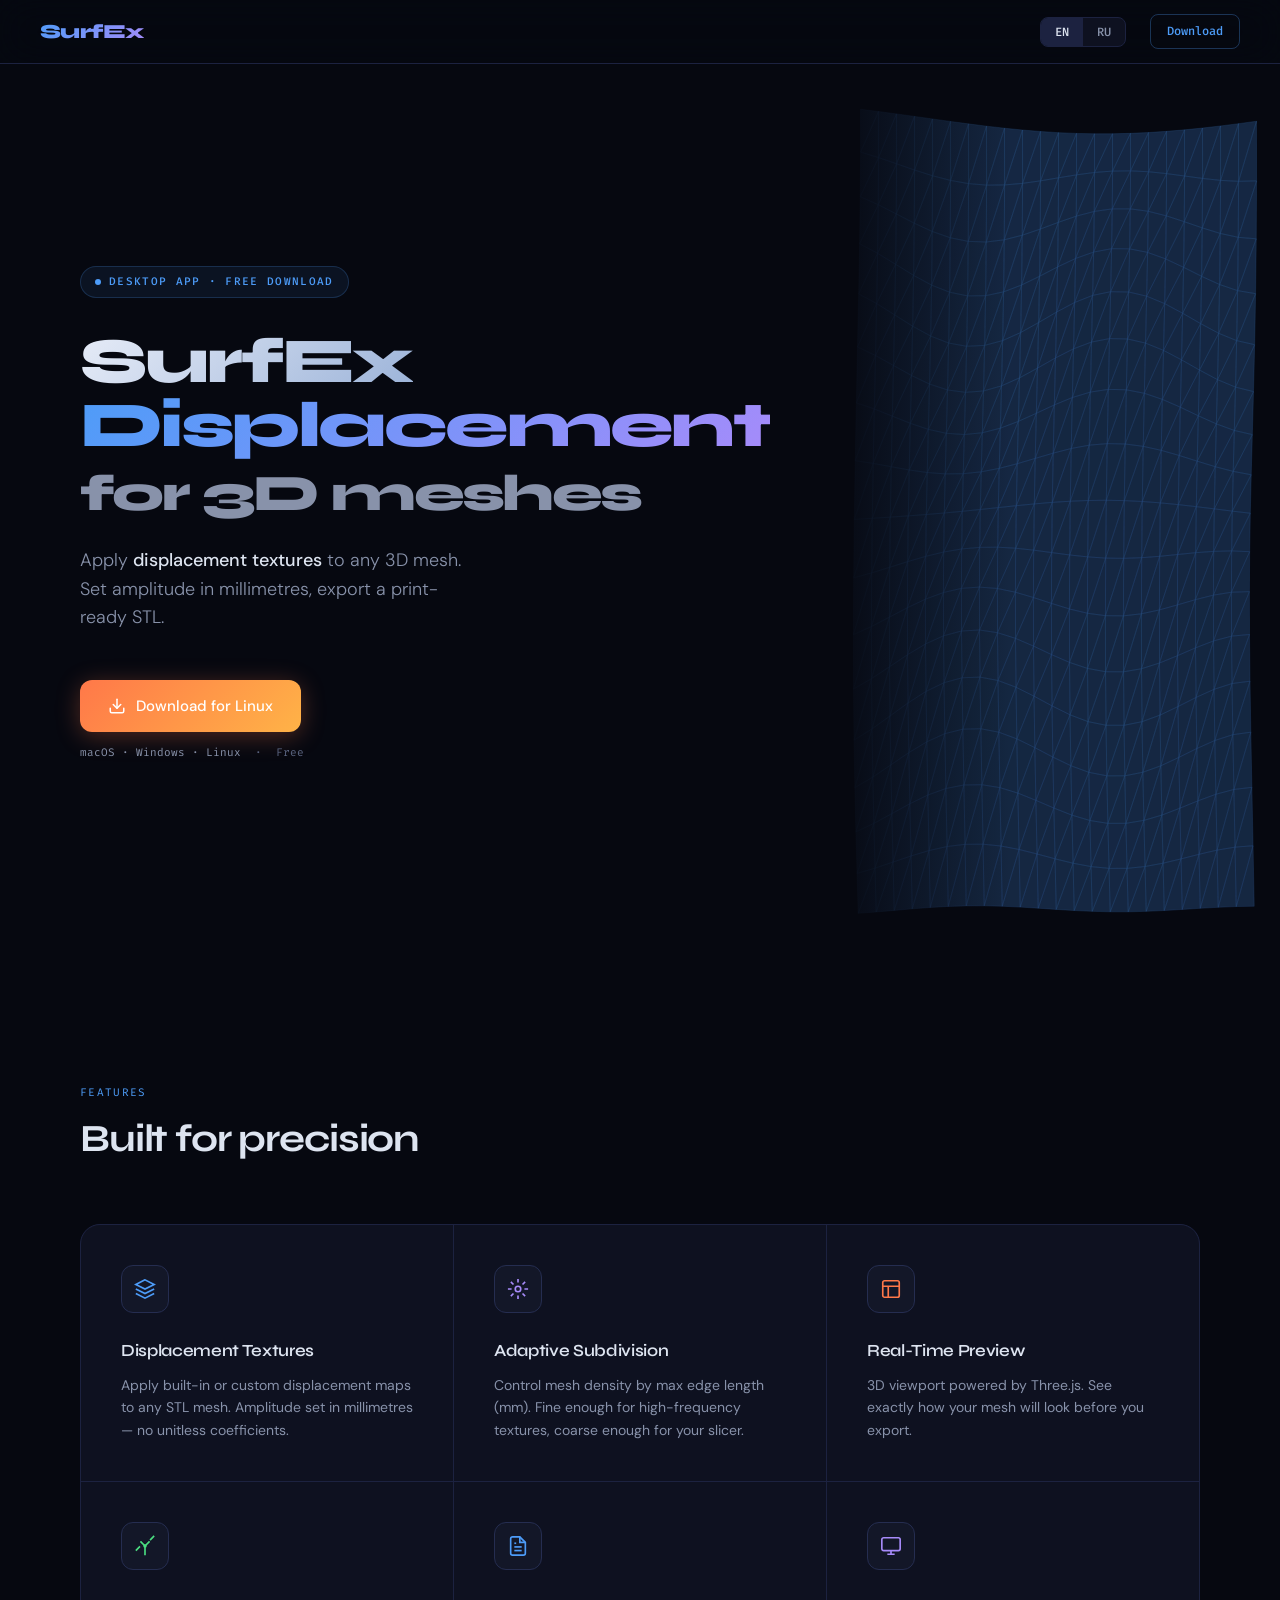
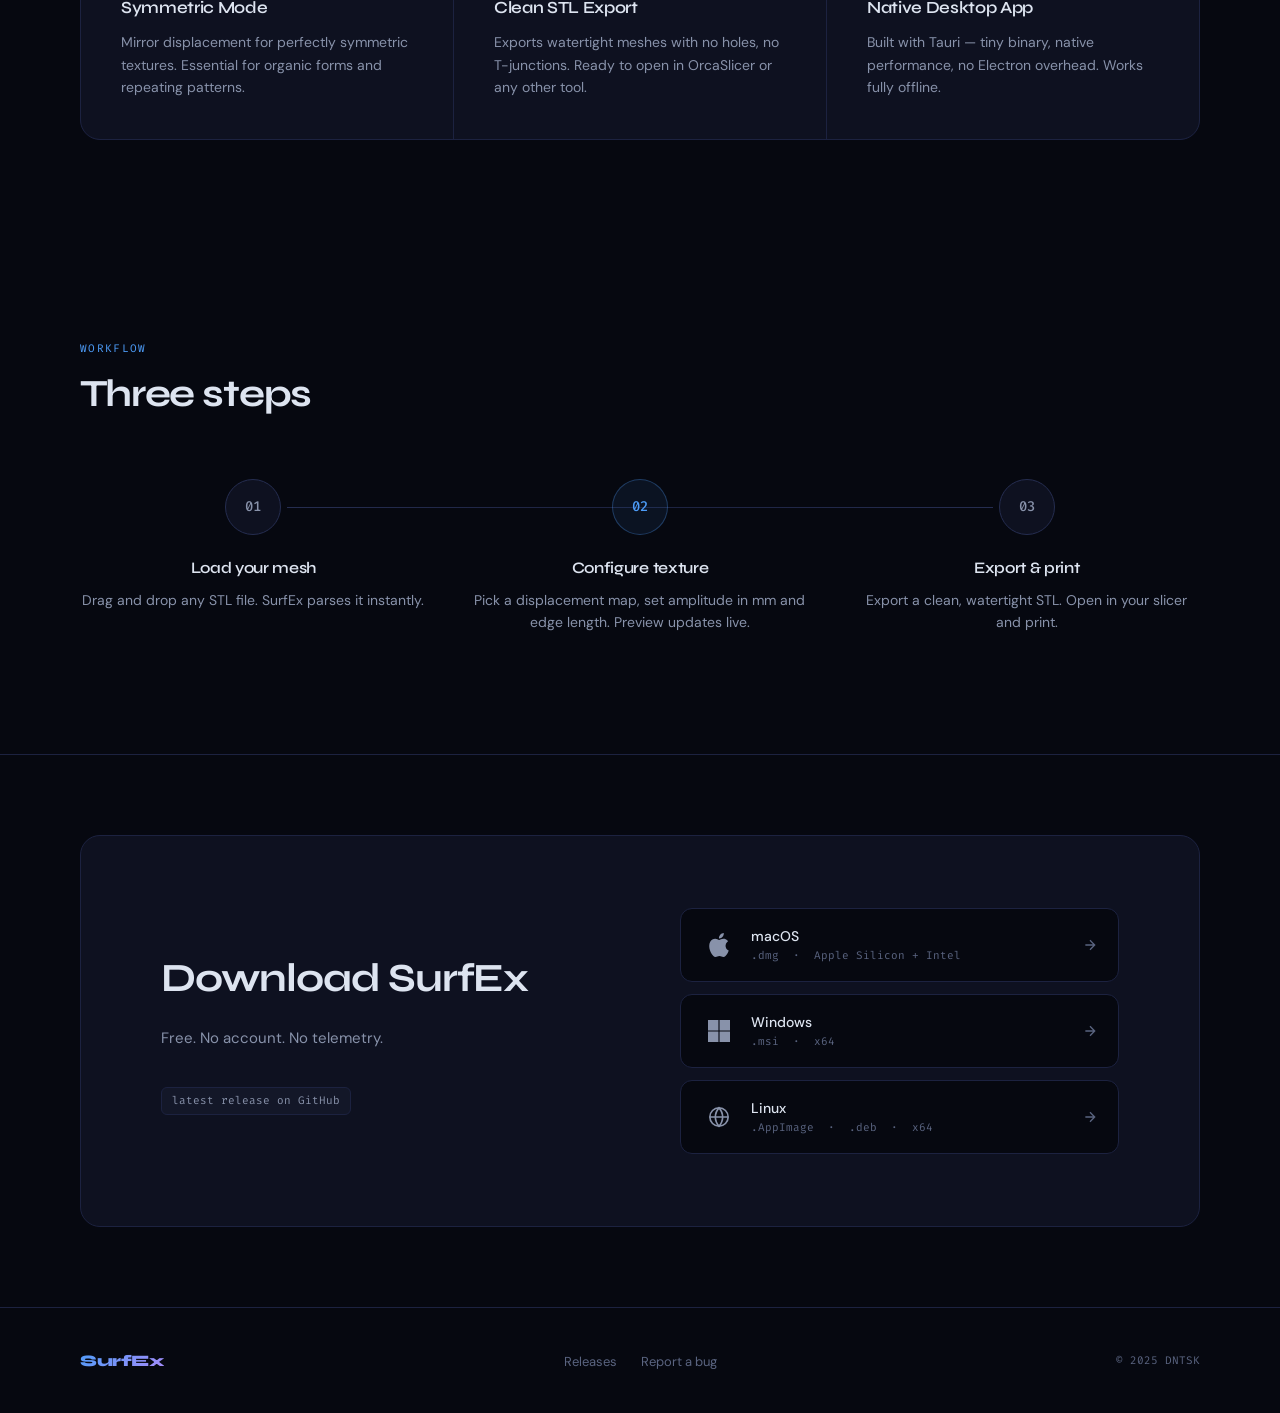
==== index.html @ 29f9d7c0 "Update site" ====
<!DOCTYPE html>
<html lang="en">
<head>
  <meta charset="UTF-8" />
  <meta name="viewport" content="width=device-width, initial-scale=1.0" />
  <title>SurfEx — Displacement Texture Tool</title>
  <meta name="description" content="Desktop app for applying displacement textures to 3D meshes." />
  <link rel="preconnect" href="https://fonts.googleapis.com" />
  <link rel="preconnect" href="https://fonts.gstatic.com" crossorigin />
  <link href="https://fonts.googleapis.com/css2?family=Syne:wght@400;600;700;800&family=Fira+Code:wght@300;400;500&family=DM+Sans:ital,opsz,wght@0,9..40,300;0,9..40,400;0,9..40,500;1,9..40,300&display=swap" rel="stylesheet" />
  <style>
    *, *::before, *::after { box-sizing: border-box; margin: 0; padding: 0; }

    :root {
      --bg:         #060810;
      --surface:    #0e1120;
      --surface2:   #131728;
      --border:     #1c2240;
      --border2:    #252d50;
      --accent:     #4d9cf8;
      --accent2:    #a78bfa;
      --warm:       #ff7849;
      --warm2:      #ffb347;
      --text:       #dde4f0;
      --muted:      #5a6480;
      --muted2:     #8892aa;
      --radius:     12px;
      --radius-lg:  20px;
    }

    html { scroll-behavior: smooth; }

    body {
      background: var(--bg);
      color: var(--text);
      font-family: 'DM Sans', sans-serif;
      font-size: 16px;
      line-height: 1.6;
      overflow-x: hidden;
    }

    /* ─── NAV ─── */
    nav {
      position: fixed;
      top: 0; left: 0; right: 0;
      z-index: 100;
      display: flex;
      align-items: center;
      justify-content: space-between;
      padding: 0 40px;
      height: 64px;
      background: rgba(6, 8, 16, 0.75);
      backdrop-filter: blur(20px);
      border-bottom: 1px solid var(--border);
    }

    .nav-logo {
      font-family: 'Syne', sans-serif;
      font-weight: 800;
      font-size: 20px;
      letter-spacing: -0.03em;
      background: linear-gradient(135deg, var(--accent), var(--accent2));
      -webkit-background-clip: text;
      -webkit-text-fill-color: transparent;
      background-clip: text;
      text-decoration: none;
    }

    .nav-right { display: flex; align-items: center; gap: 24px; }

    .lang-toggle {
      display: flex;
      background: var(--surface);
      border: 1px solid var(--border);
      border-radius: 8px;
      overflow: hidden;
    }

    .lang-btn {
      background: none;
      border: none;
      color: var(--muted2);
      font-family: 'Fira Code', monospace;
      font-size: 12px;
      font-weight: 500;
      padding: 6px 14px;
      cursor: pointer;
      transition: all 0.2s;
    }

    .lang-btn.active {
      background: var(--border);
      color: var(--text);
    }

    .nav-dl {
      font-family: 'Fira Code', monospace;
      font-size: 12px;
      font-weight: 500;
      color: var(--accent);
      text-decoration: none;
      padding: 7px 16px;
      border: 1px solid rgba(77, 156, 248, 0.3);
      border-radius: 8px;
      transition: all 0.2s;
    }

    .nav-dl:hover {
      background: rgba(77, 156, 248, 0.08);
      border-color: rgba(77, 156, 248, 0.6);
    }

    /* ─── HERO ─── */
    #hero {
      min-height: 100vh;
      display: grid;
      grid-template-columns: 1fr 1fr;
      align-items: center;
      padding-top: 64px;
      position: relative;
      overflow: hidden;
    }

    .hero-left {
      padding: 80px 60px 80px 80px;
      position: relative;
      z-index: 2;
    }

    .hero-label {
      display: inline-flex;
      align-items: center;
      gap: 8px;
      font-family: 'Fira Code', monospace;
      font-size: 11px;
      font-weight: 500;
      color: var(--accent);
      letter-spacing: 0.12em;
      text-transform: uppercase;
      padding: 6px 14px;
      background: rgba(77, 156, 248, 0.08);
      border: 1px solid rgba(77, 156, 248, 0.2);
      border-radius: 100px;
      margin-bottom: 32px;
    }

    .hero-label::before {
      content: '';
      width: 6px;
      height: 6px;
      border-radius: 50%;
      background: var(--accent);
      animation: pulse 2s ease-in-out infinite;
    }

    @keyframes pulse {
      0%, 100% { opacity: 1; transform: scale(1); }
      50% { opacity: 0.4; transform: scale(0.7); }
    }

    h1 {
      font-family: 'Syne', sans-serif;
      font-weight: 800;
      font-size: clamp(48px, 5vw, 72px);
      line-height: 1.0;
      letter-spacing: -0.04em;
      margin-bottom: 8px;
    }

    .h1-surfex {
      background: linear-gradient(135deg, #e8edf8 0%, #9ab2d8 100%);
      -webkit-background-clip: text;
      -webkit-text-fill-color: transparent;
      background-clip: text;
    }

    .h1-accent {
      background: linear-gradient(135deg, var(--accent) 0%, var(--accent2) 100%);
      -webkit-background-clip: text;
      -webkit-text-fill-color: transparent;
      background-clip: text;
    }

    .hero-tagline {
      font-size: 18px;
      font-weight: 300;
      color: var(--muted2);
      line-height: 1.6;
      margin: 24px 0 48px;
      max-width: 400px;
    }

    .hero-tagline strong {
      color: var(--text);
      font-weight: 500;
    }

    .cta-group {
      display: flex;
      flex-direction: column;
      gap: 12px;
      align-items: flex-start;
    }

    .btn-primary {
      display: inline-flex;
      align-items: center;
      gap: 10px;
      background: linear-gradient(135deg, var(--warm), var(--warm2));
      color: #fff;
      font-family: 'DM Sans', sans-serif;
      font-size: 15px;
      font-weight: 500;
      text-decoration: none;
      padding: 14px 28px;
      border-radius: var(--radius);
      transition: all 0.25s;
      box-shadow: 0 4px 24px rgba(255, 120, 73, 0.3);
      border: none;
      cursor: pointer;
    }

    .btn-primary:hover {
      transform: translateY(-2px);
      box-shadow: 0 8px 32px rgba(255, 120, 73, 0.45);
    }

    .btn-primary svg { flex-shrink: 0; }

    .cta-note {
      font-family: 'Fira Code', monospace;
      font-size: 11px;
      color: var(--muted);
    }

    .cta-note span {
      color: var(--muted2);
    }

    .hero-right {
      position: relative;
      height: 100vh;
      display: flex;
      align-items: center;
      justify-content: center;
    }

    #mesh-canvas {
      position: absolute;
      inset: 0;
      width: 100%;
      height: 100%;
      opacity: 0.9;
    }

    /* Fade edge on left */
    .hero-right::before {
      content: '';
      position: absolute;
      left: 0; top: 0; bottom: 0;
      width: 180px;
      background: linear-gradient(to right, var(--bg), transparent);
      z-index: 1;
      pointer-events: none;
    }

    /* ─── FEATURES ─── */
    #features {
      padding: 120px 80px;
      position: relative;
    }

    .section-header {
      margin-bottom: 64px;
    }

    .section-tag {
      font-family: 'Fira Code', monospace;
      font-size: 11px;
      color: var(--accent);
      letter-spacing: 0.12em;
      text-transform: uppercase;
      margin-bottom: 16px;
    }

    .section-title {
      font-family: 'Syne', sans-serif;
      font-weight: 700;
      font-size: clamp(32px, 3vw, 48px);
      letter-spacing: -0.03em;
      color: var(--text);
      line-height: 1.1;
    }

    .features-grid {
      display: grid;
      grid-template-columns: repeat(3, 1fr);
      gap: 1px;
      background: var(--border);
      border: 1px solid var(--border);
      border-radius: var(--radius-lg);
      overflow: hidden;
    }

    .feature-card {
      background: var(--surface);
      padding: 40px;
      transition: background 0.25s;
      position: relative;
    }

    .feature-card:hover { background: var(--surface2); }

    .feature-icon {
      width: 48px;
      height: 48px;
      border-radius: 12px;
      background: var(--surface2);
      border: 1px solid var(--border2);
      display: flex;
      align-items: center;
      justify-content: center;
      margin-bottom: 24px;
      color: var(--accent);
    }

    .feature-card:nth-child(4n+1) .feature-icon { color: var(--accent); }
    .feature-card:nth-child(4n+2) .feature-icon { color: var(--accent2); }
    .feature-card:nth-child(4n+3) .feature-icon { color: var(--warm); }
    .feature-card:nth-child(4n+4) .feature-icon { color: #4ade80; }

    .feature-title {
      font-family: 'Syne', sans-serif;
      font-weight: 600;
      font-size: 17px;
      letter-spacing: -0.02em;
      margin-bottom: 10px;
      color: var(--text);
    }

    .feature-desc {
      font-size: 14px;
      color: var(--muted2);
      line-height: 1.6;
    }

    /* ─── HOW IT WORKS ─── */
    #howto {
      padding: 80px 80px 120px;
    }

    .steps {
      display: grid;
      grid-template-columns: repeat(3, 1fr);
      gap: 40px;
      margin-top: 64px;
      position: relative;
    }

    .steps::before {
      content: '';
      position: absolute;
      top: 28px;
      left: calc(16.66% + 20px);
      right: calc(16.66% + 20px);
      height: 1px;
      background: linear-gradient(to right, var(--border2), var(--border), var(--border2));
    }

    .step {
      display: flex;
      flex-direction: column;
      align-items: center;
      text-align: center;
      gap: 20px;
    }

    .step-num {
      width: 56px;
      height: 56px;
      border-radius: 50%;
      background: var(--surface);
      border: 1px solid var(--border2);
      display: flex;
      align-items: center;
      justify-content: center;
      font-family: 'Fira Code', monospace;
      font-size: 14px;
      font-weight: 500;
      color: var(--muted2);
      flex-shrink: 0;
      position: relative;
      z-index: 1;
    }

    .step:nth-child(2) .step-num {
      background: rgba(77, 156, 248, 0.08);
      border-color: rgba(77, 156, 248, 0.3);
      color: var(--accent);
    }

    .step-text { }

    .step-title {
      font-family: 'Syne', sans-serif;
      font-weight: 600;
      font-size: 16px;
      letter-spacing: -0.02em;
      color: var(--text);
      margin-bottom: 8px;
    }

    .step-desc {
      font-size: 14px;
      color: var(--muted2);
      line-height: 1.6;
    }

    /* ─── DOWNLOAD ─── */
    #download {
      padding: 80px;
      border-top: 1px solid var(--border);
    }

    .download-inner {
      background: var(--surface);
      border: 1px solid var(--border);
      border-radius: var(--radius-lg);
      padding: 72px 80px;
      display: grid;
      grid-template-columns: 1fr 1fr;
      gap: 80px;
      align-items: center;
    }

    .download-left h2 {
      font-family: 'Syne', sans-serif;
      font-weight: 700;
      font-size: 40px;
      letter-spacing: -0.03em;
      margin-bottom: 16px;
    }

    .download-left p {
      color: var(--muted2);
      font-size: 15px;
      margin-bottom: 36px;
    }

    .version-badge {
      display: inline-block;
      font-family: 'Fira Code', monospace;
      font-size: 11px;
      color: var(--muted2);
      background: var(--surface2);
      border: 1px solid var(--border);
      border-radius: 6px;
      padding: 4px 10px;
    }

    .platforms {
      display: flex;
      flex-direction: column;
      gap: 12px;
    }

    .platform-row {
      display: flex;
      align-items: center;
      justify-content: space-between;
      padding: 16px 20px;
      background: var(--bg);
      border: 1px solid var(--border);
      border-radius: var(--radius);
      text-decoration: none;
      color: var(--text);
      transition: all 0.2s;
    }

    .platform-row:hover {
      border-color: var(--border2);
      background: var(--surface2);
      transform: translateX(4px);
    }

    .platform-left {
      display: flex;
      align-items: center;
      gap: 14px;
    }

    .platform-icon {
      width: 36px;
      height: 36px;
      display: flex;
      align-items: center;
      justify-content: center;
      color: var(--muted2);
    }

    .platform-name {
      font-size: 14px;
      font-weight: 500;
    }

    .platform-ext {
      font-family: 'Fira Code', monospace;
      font-size: 11px;
      color: var(--muted);
    }

    .platform-arrow { color: var(--muted); transition: color 0.2s; }
    .platform-row:hover .platform-arrow { color: var(--accent); }

    /* ─── FOOTER ─── */
    footer {
      padding: 40px 80px;
      border-top: 1px solid var(--border);
      display: flex;
      align-items: center;
      justify-content: space-between;
    }

    .footer-logo {
      font-family: 'Syne', sans-serif;
      font-weight: 800;
      font-size: 16px;
      letter-spacing: -0.03em;
      background: linear-gradient(135deg, var(--accent), var(--accent2));
      -webkit-background-clip: text;
      -webkit-text-fill-color: transparent;
      background-clip: text;
    }

    .footer-links {
      display: flex;
      gap: 24px;
      list-style: none;
    }

    .footer-links a {
      font-size: 13px;
      color: var(--muted);
      text-decoration: none;
      transition: color 0.2s;
    }

    .footer-links a:hover { color: var(--text); }

    .footer-copy {
      font-family: 'Fira Code', monospace;
      font-size: 11px;
      color: var(--muted);
    }

    /* ─── RESPONSIVE ─── */
    @media (max-width: 900px) {
      #hero { grid-template-columns: 1fr; min-height: auto; }
      .hero-left { padding: 100px 32px 60px; }
      .hero-right { height: 300px; }
      .features-grid { grid-template-columns: 1fr; }
      #features, #howto, #download { padding-left: 32px; padding-right: 32px; }
      .steps { grid-template-columns: 1fr; }
      .steps::before { display: none; }
      .download-inner { grid-template-columns: 1fr; gap: 48px; padding: 48px 32px; }
      footer { flex-direction: column; gap: 24px; text-align: center; }
    }

    /* ─── SCROLL REVEAL ─── */
    .reveal {
      opacity: 0;
      transform: translateY(24px);
      transition: opacity 0.6s ease, transform 0.6s ease;
    }

    .reveal.visible {
      opacity: 1;
      transform: none;
    }

    .reveal-delay-1 { transition-delay: 0.1s; }
    .reveal-delay-2 { transition-delay: 0.2s; }
    .reveal-delay-3 { transition-delay: 0.3s; }
    .reveal-delay-4 { transition-delay: 0.4s; }
    .reveal-delay-5 { transition-delay: 0.5s; }
  </style>
</head>
<body>

<!-- NAV -->
<nav>
  <a href="#" class="nav-logo">SurfEx</a>
  <div class="nav-right">
    <div class="lang-toggle">
      <button class="lang-btn active" data-lang="en" onclick="setLang('en')">EN</button>
      <button class="lang-btn" data-lang="ru" onclick="setLang('ru')">RU</button>
    </div>
    <a href="https://github.com/DNTSK/surfex-releases/releases/latest" class="nav-dl" data-i18n="nav_download">Download</a>
  </div>
</nav>

<!-- HERO -->
<section id="hero">
  <div class="hero-left">
    <div class="hero-label" data-i18n="hero_label">Desktop App · Free Download</div>
    <h1>
      <span class="h1-surfex">SurfEx</span><br>
      <span class="h1-accent" data-i18n="hero_h1_line2">Displacement</span><br>
      <span style="color: var(--muted2); font-size: 0.8em;" data-i18n="hero_h1_line3">for 3D meshes</span>
    </h1>
    <p class="hero-tagline" data-i18n="hero_tagline">
      Apply <strong>displacement textures</strong> to any 3D mesh. Set amplitude in millimetres, export a print-ready STL.
    </p>
    <div class="cta-group">
      <a id="cta-download" href="https://github.com/DNTSK/surfex-releases/releases/latest" class="btn-primary">
        <svg width="18" height="18" viewBox="0 0 24 24" fill="none" stroke="currentColor" stroke-width="2" stroke-linecap="round" stroke-linejoin="round">
          <path d="M21 15v4a2 2 0 0 1-2 2H5a2 2 0 0 1-2-2v-4"/>
          <polyline points="7 10 12 15 17 10"/>
          <line x1="12" y1="15" x2="12" y2="3"/>
        </svg>
        <span id="cta-label" data-i18n="cta_download_mac">Download for macOS</span>
      </a>
      <div class="cta-note" data-i18n="cta_note">
        <span>macOS · Windows · Linux</span> &nbsp;·&nbsp; Free
      </div>
    </div>
  </div>

  <div class="hero-right">
    <canvas id="mesh-canvas"></canvas>
  </div>
</section>

<!-- FEATURES -->
<section id="features">
  <div class="section-header reveal">
    <div class="section-tag" data-i18n="features_tag">Features</div>
    <div class="section-title" data-i18n="features_title">Built for precision</div>
  </div>

  <div class="features-grid">
    <div class="feature-card reveal reveal-delay-1">
      <div class="feature-icon">
        <svg width="22" height="22" viewBox="0 0 24 24" fill="none" stroke="currentColor" stroke-width="1.8">
          <path d="M12 2L2 7l10 5 10-5-10-5z"/><path d="M2 17l10 5 10-5"/><path d="M2 12l10 5 10-5"/>
        </svg>
      </div>
      <div class="feature-title" data-i18n="feat1_title">Displacement Textures</div>
      <div class="feature-desc" data-i18n="feat1_desc">Apply built-in or custom displacement maps to any STL mesh. Amplitude set in millimetres — no unitless coefficients.</div>
    </div>

    <div class="feature-card reveal reveal-delay-2">
      <div class="feature-icon">
        <svg width="22" height="22" viewBox="0 0 24 24" fill="none" stroke="currentColor" stroke-width="1.8">
          <circle cx="12" cy="12" r="3"/><path d="M12 1v4M12 19v4M4.22 4.22l2.83 2.83M16.95 16.95l2.83 2.83M1 12h4M19 12h4M4.22 19.78l2.83-2.83M16.95 7.05l2.83-2.83"/>
        </svg>
      </div>
      <div class="feature-title" data-i18n="feat2_title">Adaptive Subdivision</div>
      <div class="feature-desc" data-i18n="feat2_desc">Control mesh density by max edge length (mm). Fine enough for high-frequency textures, coarse enough for your slicer.</div>
    </div>

    <div class="feature-card reveal reveal-delay-3">
      <div class="feature-icon">
        <svg width="22" height="22" viewBox="0 0 24 24" fill="none" stroke="currentColor" stroke-width="1.8">
          <rect x="3" y="3" width="18" height="18" rx="2"/><path d="M3 9h18M9 21V9"/>
        </svg>
      </div>
      <div class="feature-title" data-i18n="feat3_title">Real-Time Preview</div>
      <div class="feature-desc" data-i18n="feat3_desc">3D viewport powered by Three.js. See exactly how your mesh will look before you export.</div>
    </div>

    <div class="feature-card reveal reveal-delay-1">
      <div class="feature-icon">
        <svg width="22" height="22" viewBox="0 0 24 24" fill="none" stroke="currentColor" stroke-width="1.8">
          <path d="M12 22V12M12 12L7 7M12 12l5-5"/><path d="M2 17l4.5-4.5M17.5 5.5 22 1"/><circle cx="12" cy="12" r="1"/>
        </svg>
      </div>
      <div class="feature-title" data-i18n="feat4_title">Symmetric Mode</div>
      <div class="feature-desc" data-i18n="feat4_desc">Mirror displacement for perfectly symmetric textures. Essential for organic forms and repeating patterns.</div>
    </div>

    <div class="feature-card reveal reveal-delay-2">
      <div class="feature-icon">
        <svg width="22" height="22" viewBox="0 0 24 24" fill="none" stroke="currentColor" stroke-width="1.8">
          <path d="M14 2H6a2 2 0 0 0-2 2v16a2 2 0 0 0 2 2h12a2 2 0 0 0 2-2V8z"/><polyline points="14 2 14 8 20 8"/><line x1="16" y1="13" x2="8" y2="13"/><line x1="16" y1="17" x2="8" y2="17"/><polyline points="10 9 9 9 8 9"/>
        </svg>
      </div>
      <div class="feature-title" data-i18n="feat5_title">Clean STL Export</div>
      <div class="feature-desc" data-i18n="feat5_desc">Exports watertight meshes with no holes, no T-junctions. Ready to open in OrcaSlicer or any other tool.</div>
    </div>

    <div class="feature-card reveal reveal-delay-3">
      <div class="feature-icon">
        <svg width="22" height="22" viewBox="0 0 24 24" fill="none" stroke="currentColor" stroke-width="1.8">
          <rect x="2" y="3" width="20" height="14" rx="2"/><path d="M8 21h8M12 17v4"/>
        </svg>
      </div>
      <div class="feature-title" data-i18n="feat6_title">Native Desktop App</div>
      <div class="feature-desc" data-i18n="feat6_desc">Built with Tauri — tiny binary, native performance, no Electron overhead. Works fully offline.</div>
    </div>
  </div>
</section>

<!-- HOW IT WORKS -->
<section id="howto">
  <div class="section-header reveal">
    <div class="section-tag" data-i18n="howto_tag">Workflow</div>
    <div class="section-title" data-i18n="howto_title">Three steps</div>
  </div>

  <div class="steps">
    <div class="step reveal reveal-delay-1">
      <div class="step-num">01</div>
      <div class="step-text">
        <div class="step-title" data-i18n="step1_title">Load your mesh</div>
        <div class="step-desc" data-i18n="step1_desc">Drag and drop any STL file. SurfEx parses it instantly.</div>
      </div>
    </div>
    <div class="step reveal reveal-delay-2">
      <div class="step-num">02</div>
      <div class="step-text">
        <div class="step-title" data-i18n="step2_title">Configure texture</div>
        <div class="step-desc" data-i18n="step2_desc">Pick a displacement map, set amplitude in mm and edge length. Preview updates live.</div>
      </div>
    </div>
    <div class="step reveal reveal-delay-3">
      <div class="step-num">03</div>
      <div class="step-text">
        <div class="step-title" data-i18n="step3_title">Export &amp; print</div>
        <div class="step-desc" data-i18n="step3_desc">Export a clean, watertight STL. Open in your slicer and print.</div>
      </div>
    </div>
  </div>
</section>

<!-- DOWNLOAD -->
<section id="download">
  <div class="download-inner reveal">
    <div class="download-left">
      <h2 data-i18n="dl_title">Download<br>SurfEx</h2>
      <p data-i18n="dl_sub">Free. No account. No telemetry.</p>
      <span class="version-badge">latest release on GitHub</span>
    </div>
    <div class="platforms">
      <a href="https://github.com/DNTSK/surfex-releases/releases/latest" class="platform-row">
        <div class="platform-left">
          <div class="platform-icon">
            <svg width="24" height="24" viewBox="0 0 24 24" fill="currentColor">
              <path d="M12.152 6.896c-.948 0-2.415-1.078-3.96-1.04-2.04.027-3.91 1.183-4.961 3.014-2.117 3.675-.546 9.103 1.519 12.09 1.013 1.454 2.208 3.09 3.792 3.039 1.52-.065 2.09-.987 3.935-.987 1.831 0 2.35.987 3.96.948 1.637-.026 2.676-1.48 3.676-2.948 1.156-1.688 1.636-3.325 1.662-3.415-.039-.013-3.182-1.221-3.22-4.857-.026-3.04 2.48-4.494 2.597-4.559-1.429-2.09-3.623-2.324-4.39-2.376-2-.156-3.675 1.09-4.61 1.09zM15.53 3.83c.843-1.012 1.4-2.427 1.245-3.83-1.207.052-2.662.805-3.532 1.818-.78.896-1.454 2.338-1.273 3.714 1.338.104 2.715-.688 3.559-1.701"/>
            </svg>
          </div>
          <div>
            <div class="platform-name">macOS</div>
            <div class="platform-ext">.dmg &nbsp;·&nbsp; Apple Silicon + Intel</div>
          </div>
        </div>
        <svg class="platform-arrow" width="16" height="16" viewBox="0 0 24 24" fill="none" stroke="currentColor" stroke-width="2"><path d="M5 12h14M12 5l7 7-7 7"/></svg>
      </a>
      <a href="https://github.com/DNTSK/surfex-releases/releases/latest" class="platform-row">
        <div class="platform-left">
          <div class="platform-icon">
            <svg width="22" height="22" viewBox="0 0 24 24" fill="currentColor">
              <path d="M0 0h11.377v11.372H0zm12.623 0H24v11.372H12.623zM0 12.623h11.377V24H0zm12.623 0H24V24H12.623z"/>
            </svg>
          </div>
          <div>
            <div class="platform-name">Windows</div>
            <div class="platform-ext">.msi &nbsp;·&nbsp; x64</div>
          </div>
        </div>
        <svg class="platform-arrow" width="16" height="16" viewBox="0 0 24 24" fill="none" stroke="currentColor" stroke-width="2"><path d="M5 12h14M12 5l7 7-7 7"/></svg>
      </a>
      <a href="https://github.com/DNTSK/surfex-releases/releases/latest" class="platform-row">
        <div class="platform-left">
          <div class="platform-icon">
            <svg width="22" height="22" viewBox="0 0 24 24" fill="none" stroke="currentColor" stroke-width="1.8">
              <circle cx="12" cy="12" r="10"/><path d="M2 12h20M12 2a15.3 15.3 0 0 1 4 10 15.3 15.3 0 0 1-4 10 15.3 15.3 0 0 1-4-10 15.3 15.3 0 0 1 4-10z"/>
            </svg>
          </div>
          <div>
            <div class="platform-name">Linux</div>
            <div class="platform-ext">.AppImage &nbsp;·&nbsp; .deb &nbsp;·&nbsp; x64</div>
          </div>
        </div>
        <svg class="platform-arrow" width="16" height="16" viewBox="0 0 24 24" fill="none" stroke="currentColor" stroke-width="2"><path d="M5 12h14M12 5l7 7-7 7"/></svg>
      </a>
    </div>
  </div>
</section>

<!-- FOOTER -->
<footer>
  <div class="footer-logo">SurfEx</div>
  <ul class="footer-links">
    <li><a href="https://github.com/DNTSK/surfex-releases/releases" data-i18n="footer_releases">Releases</a></li>
    <li><a href="https://github.com/DNTSK/surfex-releases/issues" data-i18n="footer_issues">Report a bug</a></li>
  </ul>
  <div class="footer-copy">© 2025 DNTSK</div>
</footer>

<script>
/* ─── i18n ─── */
const i18n = {
  en: {
    nav_download:     'Download',
    hero_label:       'Desktop App · Free Download',
    hero_h1_line2:    'Displacement',
    hero_h1_line3:    'for 3D meshes',
    hero_tagline:     'Apply <strong>displacement textures</strong> to any 3D mesh. Set amplitude in millimetres, export a print-ready STL.',
    cta_download_mac: 'Download for macOS',
    cta_download_win: 'Download for Windows',
    cta_download_lnx: 'Download for Linux',
    cta_note:         '<span>macOS · Windows · Linux</span> &nbsp;·&nbsp; Free',
    features_tag:     'Features',
    features_title:   'Built for precision',
    feat1_title:      'Displacement Textures',
    feat1_desc:       'Apply built-in or custom displacement maps to any STL mesh. Amplitude set in millimetres — no unitless coefficients.',
    feat2_title:      'Adaptive Subdivision',
    feat2_desc:       'Control mesh density by max edge length (mm). Fine enough for high-frequency textures, coarse enough for your slicer.',
    feat3_title:      'Real-Time Preview',
    feat3_desc:       '3D viewport powered by Three.js. See exactly how your mesh will look before you export.',
    feat4_title:      'Symmetric Mode',
    feat4_desc:       'Mirror displacement for perfectly symmetric textures. Essential for organic forms and repeating patterns.',
    feat5_title:      'Clean STL Export',
    feat5_desc:       'Exports watertight meshes with no holes, no T-junctions. Ready to open in OrcaSlicer or any other tool.',
    feat6_title:      'Native Desktop App',
    feat6_desc:       'Built with Tauri — tiny binary, native performance, no Electron overhead. Works fully offline.',
    howto_tag:        'Workflow',
    howto_title:      'Three steps',
    step1_title:      'Load your mesh',
    step1_desc:       'Drag and drop any STL file. SurfEx parses it instantly.',
    step2_title:      'Configure texture',
    step2_desc:       'Pick a displacement map, set amplitude in mm and edge length. Preview updates live.',
    step3_title:      'Export & print',
    step3_desc:       'Export a clean, watertight STL. Open in your slicer and print.',
    dl_title:         'Download\nSurfEx',
    dl_sub:           'Free. No account. No telemetry.',
    footer_releases:  'Releases',
    footer_issues:    'Report a bug',
  },
  ru: {
    nav_download:     'Скачать',
    hero_label:       'Десктопное приложение · Бесплатно',
    hero_h1_line2:    'Дисплейсмент',
    hero_h1_line3:    'для 3D-мешей',
    hero_tagline:     'Нанесите <strong>текстуры смещения</strong> на любой 3D-меш. Амплитуда в миллиметрах, экспорт в STL.',
    cta_download_mac: 'Скачать для macOS',
    cta_download_win: 'Скачать для Windows',
    cta_download_lnx: 'Скачать для Linux',
    cta_note:         '<span>macOS · Windows · Linux</span> &nbsp;·&nbsp; Бесплатно',
    features_tag:     'Возможности',
    features_title:   'Сделано для точности',
    feat1_title:      'Текстуры смещения',
    feat1_desc:       'Встроенные и пользовательские карты смещения для любого STL. Амплитуда в миллиметрах — никаких безразмерных коэффициентов.',
    feat2_title:      'Адаптивное разбиение',
    feat2_desc:       'Контроль плотности меша по максимальной длине ребра (мм). Достаточно мелко для высоких частот, достаточно крупно для слайсера.',
    feat3_title:      'Предпросмотр в реальном времени',
    feat3_desc:       '3D-вьюпорт на Three.js. Видите результат до экспорта.',
    feat4_title:      'Симметричный режим',
    feat4_desc:       'Зеркальное смещение для идеально симметричных текстур. Незаменимо для органических форм.',
    feat5_title:      'Чистый экспорт STL',
    feat5_desc:       'Экспортирует герметичные меши без дыр и T-стыков. Открывается в OrcaSlicer и любом другом инструменте.',
    feat6_title:      'Нативное приложение',
    feat6_desc:       'Собрано на Tauri — маленький бинарник, нативная производительность, без оверхеда Electron. Работает офлайн.',
    howto_tag:        'Как это работает',
    howto_title:      'Три шага',
    step1_title:      'Загрузите меш',
    step1_desc:       'Перетащите любой STL-файл. SurfEx разберёт его мгновенно.',
    step2_title:      'Настройте текстуру',
    step2_desc:       'Выберите карту смещения, задайте амплитуду и длину ребра. Предпросмотр обновляется сразу.',
    step3_title:      'Экспорт и печать',
    step3_desc:       'Экспортируйте чистый герметичный STL. Откройте в слайсере и печатайте.',
    dl_title:         'Скачать\nSurfEx',
    dl_sub:           'Бесплатно. Без аккаунта. Без телеметрии.',
    footer_releases:  'Релизы',
    footer_issues:    'Сообщить о баге',
  }
};

let currentLang = (navigator.language || 'en').startsWith('ru') ? 'ru' : 'en';

function setLang(lang) {
  currentLang = lang;
  document.documentElement.lang = lang;
  document.querySelectorAll('[data-lang]').forEach(btn => {
    btn.classList.toggle('active', btn.dataset.lang === lang);
  });
  document.querySelectorAll('[data-i18n]').forEach(el => {
    const key = el.dataset.i18n;
    if (i18n[lang][key] !== undefined) {
      el.innerHTML = i18n[lang][key];
    }
  });
  updateCtaLabel();
}

/* ─── Platform detection ─── */
function getPlatform() {
  const ua = navigator.userAgent.toLowerCase();
  if (ua.includes('win')) return 'win';
  if (ua.includes('linux')) return 'linux';
  return 'mac'; // default
}

function updateCtaLabel() {
  const p = getPlatform();
  const keyMap = { mac: 'cta_download_mac', win: 'cta_download_win', linux: 'cta_download_lnx' };
  const el = document.getElementById('cta-label');
  if (el) el.innerHTML = i18n[currentLang][keyMap[p]];
}

/* ─── Scroll reveal ─── */
const observer = new IntersectionObserver((entries) => {
  entries.forEach(e => { if (e.isIntersecting) e.target.classList.add('visible'); });
}, { threshold: 0.1 });

document.querySelectorAll('.reveal').forEach(el => observer.observe(el));

/* ─── Canvas mesh animation ─── */
(function() {
  const canvas = document.getElementById('mesh-canvas');
  const ctx = canvas.getContext('2d');
  let W, H, pts, t = 0;
  const COLS = 22, ROWS = 16;

  function resize() {
    W = canvas.offsetWidth;
    H = canvas.offsetHeight;
    canvas.width = W * devicePixelRatio;
    canvas.height = H * devicePixelRatio;
    ctx.scale(devicePixelRatio, devicePixelRatio);
    buildPoints();
  }

  function buildPoints() {
    pts = [];
    const pad = 0.06;
    for (let row = 0; row <= ROWS; row++) {
      for (let col = 0; col <= COLS; col++) {
        const nx = pad + (col / COLS) * (1 - 2 * pad);
        const ny = pad + (row / ROWS) * (1 - 2 * pad);
        pts.push({ ox: nx, oy: ny, x: nx, y: ny });
      }
    }
  }

  function getColor(disp, alpha) {
    // Map displacement to color between dark blue and cyan/violet
    const t = (disp + 1) / 2; // 0..1
    const r = Math.round(13  + t * (77  - 13));
    const g = Math.round(17  + t * (156 - 17));
    const b = Math.round(32  + t * (248 - 32));
    return `rgba(${r},${g},${b},${alpha})`;
  }

  function frame(ts) {
    t = ts * 0.0006;
    ctx.clearRect(0, 0, W, H);

    // Update point positions
    pts.forEach(p => {
      const d = Math.sin(p.ox * 9.5 + t * 1.1) * Math.cos(p.oy * 7 + t * 0.7) * 0.032
              + Math.sin(p.ox * 4   - t * 0.5) * Math.sin(p.oy * 5 + t * 0.9) * 0.018;
      p.x = p.ox + Math.sin(p.oy * 6 + t * 0.6) * 0.008;
      p.y = p.oy + d;
      p._d = d;
    });

    const idx = (row, col) => row * (COLS + 1) + col;

    // Draw triangles
    for (let row = 0; row < ROWS; row++) {
      for (let col = 0; col < COLS; col++) {
        const a = pts[idx(row,   col)];
        const b = pts[idx(row,   col+1)];
        const c = pts[idx(row+1, col)];
        const d = pts[idx(row+1, col+1)];

        const disp1 = (a._d + b._d + c._d) / 3;
        const disp2 = (b._d + c._d + d._d) / 3;

        drawTri(a, b, c, disp1);
        drawTri(b, d, c, disp2);
      }
    }

    requestAnimationFrame(frame);
  }

  function drawTri(a, b, c, disp) {
    const ax = a.x * W, ay = a.y * H;
    const bx = b.x * W, by = b.y * H;
    const cx = c.x * W, cy = c.y * H;

    ctx.beginPath();
    ctx.moveTo(ax, ay);
    ctx.lineTo(bx, by);
    ctx.lineTo(cx, cy);
    ctx.closePath();

    ctx.fillStyle = getColor(disp, 0.45);
    ctx.fill();

    ctx.strokeStyle = getColor(disp * 0.3, 0.6);
    ctx.lineWidth = 0.5;
    ctx.stroke();
  }

  window.addEventListener('resize', resize);
  resize();
  requestAnimationFrame(frame);
})();

/* ─── Init ─── */
setLang(currentLang);
</script>
</body>
</html>
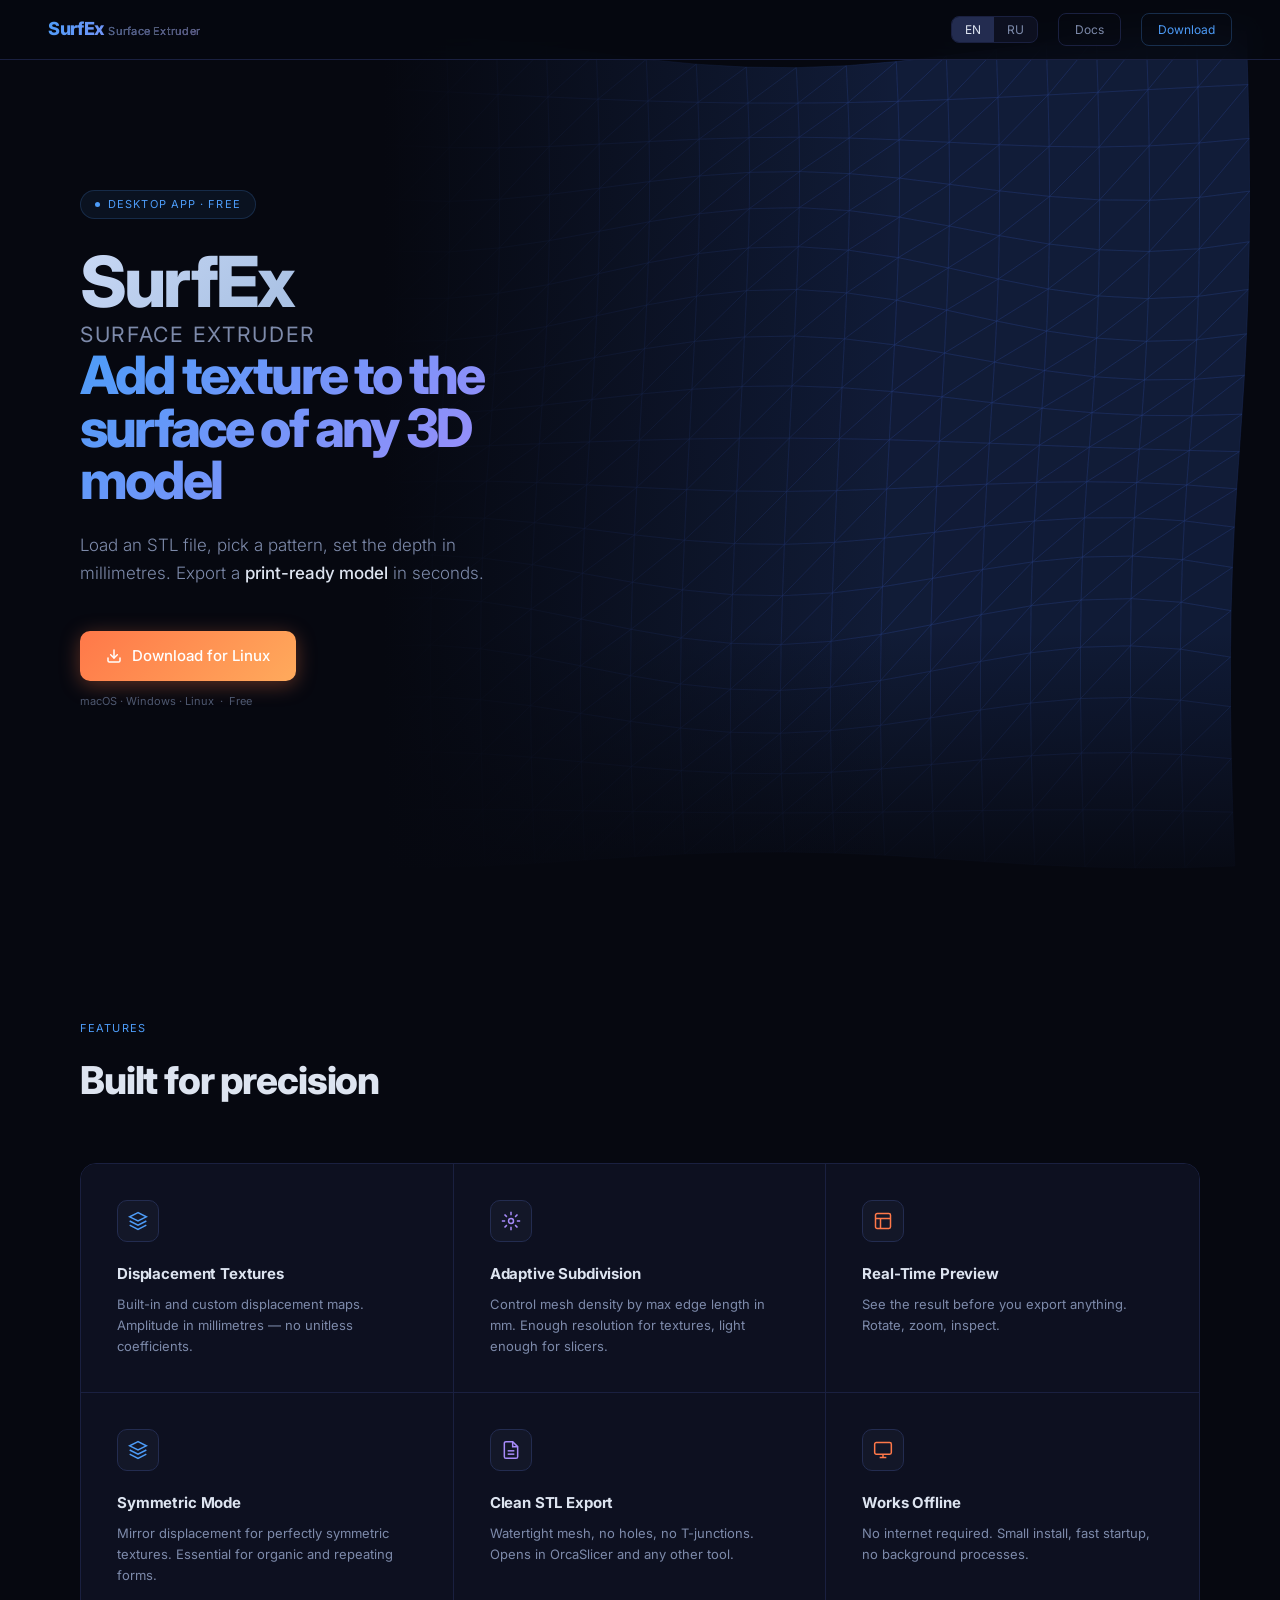
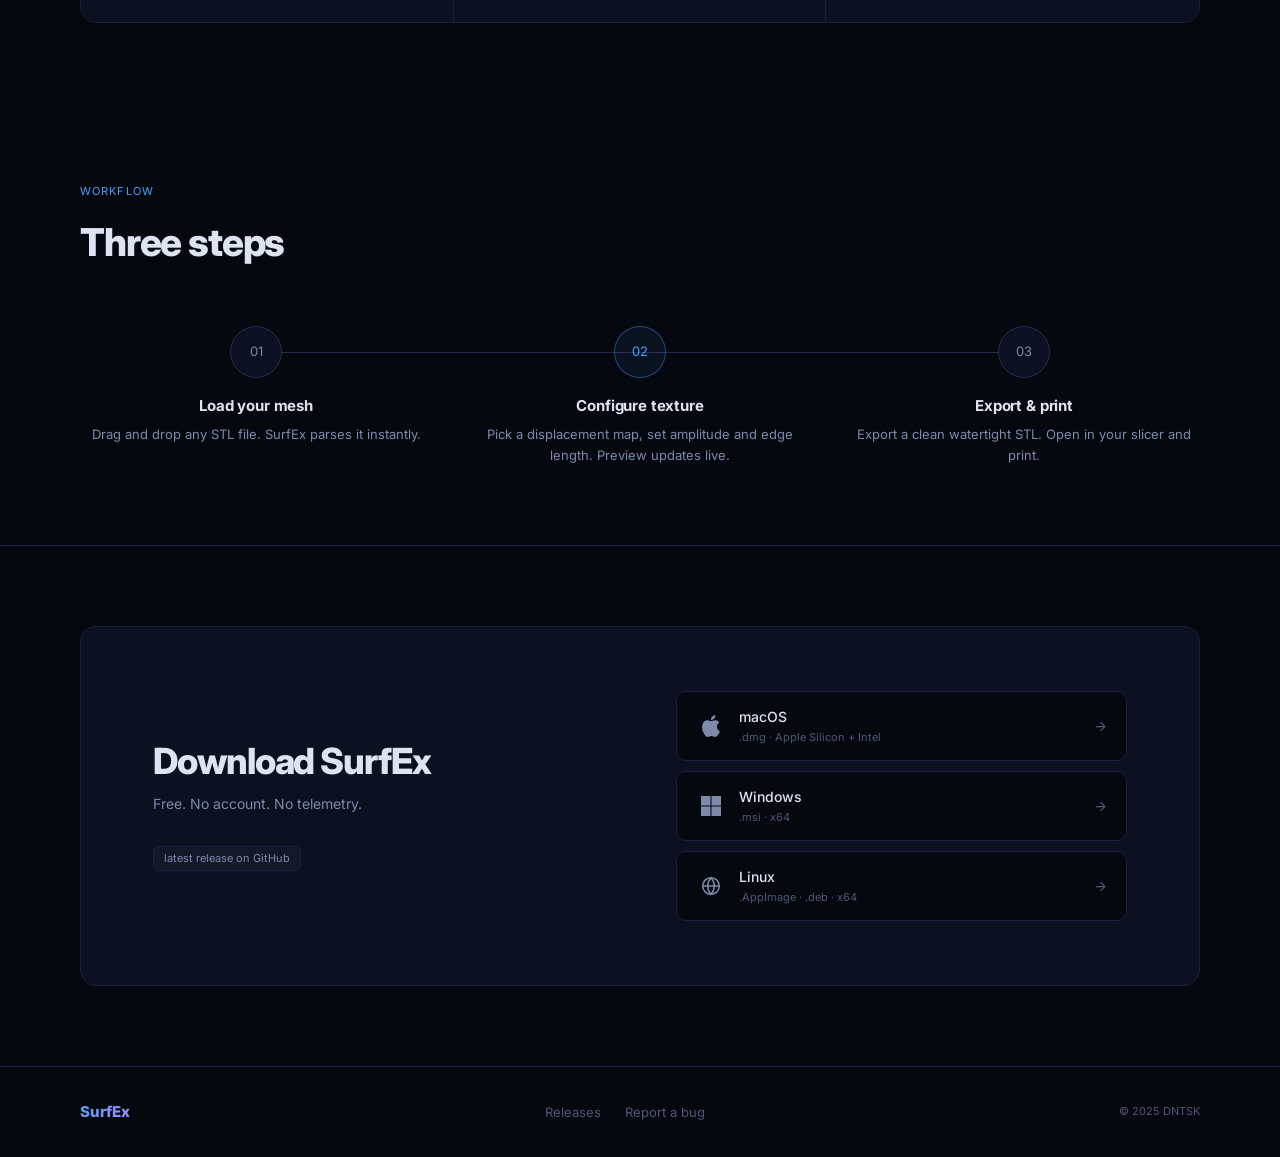
==== commit 9a80da3e: "Update site" ====
--- a/index.html
+++ b/index.html
@@ -7,25 +7,22 @@
   <meta name="description" content="Desktop app for applying displacement textures to 3D meshes." />
   <link rel="preconnect" href="https://fonts.googleapis.com" />
   <link rel="preconnect" href="https://fonts.gstatic.com" crossorigin />
-  <link href="https://fonts.googleapis.com/css2?family=Syne:wght@400;600;700;800&family=Fira+Code:wght@300;400;500&family=DM+Sans:ital,opsz,wght@0,9..40,300;0,9..40,400;0,9..40,500;1,9..40,300&display=swap" rel="stylesheet" />
+  <link href="https://fonts.googleapis.com/css2?family=Inter:wght@300;400;500;600;700&display=swap" rel="stylesheet" />
   <style>
     *, *::before, *::after { box-sizing: border-box; margin: 0; padding: 0; }
 
     :root {
-      --bg:         #060810;
-      --surface:    #0e1120;
-      --surface2:   #131728;
-      --border:     #1c2240;
-      --border2:    #252d50;
-      --accent:     #4d9cf8;
-      --accent2:    #a78bfa;
-      --warm:       #ff7849;
-      --warm2:      #ffb347;
-      --text:       #dde4f0;
-      --muted:      #5a6480;
-      --muted2:     #8892aa;
-      --radius:     12px;
-      --radius-lg:  20px;
+      --bg:       #060810;
+      --surface:  #0d1020;
+      --surface2: #131728;
+      --border:   #1a2040;
+      --border2:  #232c50;
+      --accent:   #4d9cf8;
+      --accent2:  #a78bfa;
+      --warm:     #ff7849;
+      --text:     #dde4f0;
+      --muted:    #4e5870;
+      --muted2:   #7d8aaa;
     }
 
     html { scroll-behavior: smooth; }
@@ -33,40 +30,48 @@
     body {
       background: var(--bg);
       color: var(--text);
-      font-family: 'DM Sans', sans-serif;
-      font-size: 16px;
+      font-family: 'Inter', sans-serif;
       line-height: 1.6;
       overflow-x: hidden;
     }
 
-    /* ─── NAV ─── */
+    /* ── NAV ── */
     nav {
       position: fixed;
-      top: 0; left: 0; right: 0;
+      inset: 0 0 auto 0;
       z-index: 100;
+      height: 60px;
       display: flex;
       align-items: center;
       justify-content: space-between;
-      padding: 0 40px;
-      height: 64px;
-      background: rgba(6, 8, 16, 0.75);
-      backdrop-filter: blur(20px);
+      padding: 0 48px;
+      background: rgba(6, 8, 16, 0.8);
+      backdrop-filter: blur(16px);
+      -webkit-backdrop-filter: blur(16px);
       border-bottom: 1px solid var(--border);
     }
 
+    .nav-tagline {
+      font-size: 11px;
+      font-weight: 400;
+      color: var(--muted);
+      letter-spacing: .02em;
+      -webkit-text-fill-color: var(--muted);
+    }
+
     .nav-logo {
-      font-family: 'Syne', sans-serif;
+      font-family: 'Inter', sans-serif;
       font-weight: 800;
-      font-size: 20px;
-      letter-spacing: -0.03em;
-      background: linear-gradient(135deg, var(--accent), var(--accent2));
+      font-size: 18px;
+      letter-spacing: -0.02em;
+      background: linear-gradient(120deg, var(--accent), var(--accent2));
       -webkit-background-clip: text;
       -webkit-text-fill-color: transparent;
       background-clip: text;
       text-decoration: none;
     }
 
-    .nav-right { display: flex; align-items: center; gap: 24px; }
+    .nav-right { display: flex; align-items: center; gap: 20px; }
 
     .lang-toggle {
       display: flex;
@@ -75,174 +80,38 @@
       border-radius: 8px;
       overflow: hidden;
     }
-
     .lang-btn {
       background: none;
       border: none;
       color: var(--muted2);
-      font-family: 'Fira Code', monospace;
+      font-family: 'Inter', monospace;
       font-size: 12px;
-      font-weight: 500;
-      padding: 6px 14px;
+      padding: 5px 13px;
       cursor: pointer;
-      transition: all 0.2s;
-    }
-
-    .lang-btn.active {
-      background: var(--border);
-      color: var(--text);
-    }
+      transition: all .15s;
+    }
+    .lang-btn.active { background: var(--border2); color: var(--text); }
 
     .nav-dl {
-      font-family: 'Fira Code', monospace;
+      font-family: 'Inter', monospace;
       font-size: 12px;
-      font-weight: 500;
       color: var(--accent);
       text-decoration: none;
-      padding: 7px 16px;
-      border: 1px solid rgba(77, 156, 248, 0.3);
+      padding: 6px 16px;
+      border: 1px solid rgba(77,156,248,.25);
       border-radius: 8px;
-      transition: all 0.2s;
-    }
-
-    .nav-dl:hover {
-      background: rgba(77, 156, 248, 0.08);
-      border-color: rgba(77, 156, 248, 0.6);
-    }
-
-    /* ─── HERO ─── */
+      transition: all .15s;
+    }
+    .nav-dl:hover { background: rgba(77,156,248,.08); border-color: rgba(77,156,248,.5); }
+
+    /* ── HERO ── */
     #hero {
-      min-height: 100vh;
-      display: grid;
-      grid-template-columns: 1fr 1fr;
-      align-items: center;
-      padding-top: 64px;
-      position: relative;
-      overflow: hidden;
-    }
-
-    .hero-left {
-      padding: 80px 60px 80px 80px;
-      position: relative;
-      z-index: 2;
-    }
-
-    .hero-label {
-      display: inline-flex;
-      align-items: center;
-      gap: 8px;
-      font-family: 'Fira Code', monospace;
-      font-size: 11px;
-      font-weight: 500;
-      color: var(--accent);
-      letter-spacing: 0.12em;
-      text-transform: uppercase;
-      padding: 6px 14px;
-      background: rgba(77, 156, 248, 0.08);
-      border: 1px solid rgba(77, 156, 248, 0.2);
-      border-radius: 100px;
-      margin-bottom: 32px;
-    }
-
-    .hero-label::before {
-      content: '';
-      width: 6px;
-      height: 6px;
-      border-radius: 50%;
-      background: var(--accent);
-      animation: pulse 2s ease-in-out infinite;
-    }
-
-    @keyframes pulse {
-      0%, 100% { opacity: 1; transform: scale(1); }
-      50% { opacity: 0.4; transform: scale(0.7); }
-    }
-
-    h1 {
-      font-family: 'Syne', sans-serif;
-      font-weight: 800;
-      font-size: clamp(48px, 5vw, 72px);
-      line-height: 1.0;
-      letter-spacing: -0.04em;
-      margin-bottom: 8px;
-    }
-
-    .h1-surfex {
-      background: linear-gradient(135deg, #e8edf8 0%, #9ab2d8 100%);
-      -webkit-background-clip: text;
-      -webkit-text-fill-color: transparent;
-      background-clip: text;
-    }
-
-    .h1-accent {
-      background: linear-gradient(135deg, var(--accent) 0%, var(--accent2) 100%);
-      -webkit-background-clip: text;
-      -webkit-text-fill-color: transparent;
-      background-clip: text;
-    }
-
-    .hero-tagline {
-      font-size: 18px;
-      font-weight: 300;
-      color: var(--muted2);
-      line-height: 1.6;
-      margin: 24px 0 48px;
-      max-width: 400px;
-    }
-
-    .hero-tagline strong {
-      color: var(--text);
-      font-weight: 500;
-    }
-
-    .cta-group {
-      display: flex;
-      flex-direction: column;
-      gap: 12px;
-      align-items: flex-start;
-    }
-
-    .btn-primary {
-      display: inline-flex;
-      align-items: center;
-      gap: 10px;
-      background: linear-gradient(135deg, var(--warm), var(--warm2));
-      color: #fff;
-      font-family: 'DM Sans', sans-serif;
-      font-size: 15px;
-      font-weight: 500;
-      text-decoration: none;
-      padding: 14px 28px;
-      border-radius: var(--radius);
-      transition: all 0.25s;
-      box-shadow: 0 4px 24px rgba(255, 120, 73, 0.3);
-      border: none;
-      cursor: pointer;
-    }
-
-    .btn-primary:hover {
-      transform: translateY(-2px);
-      box-shadow: 0 8px 32px rgba(255, 120, 73, 0.45);
-    }
-
-    .btn-primary svg { flex-shrink: 0; }
-
-    .cta-note {
-      font-family: 'Fira Code', monospace;
-      font-size: 11px;
-      color: var(--muted);
-    }
-
-    .cta-note span {
-      color: var(--muted2);
-    }
-
-    .hero-right {
       position: relative;
       height: 100vh;
+      min-height: 600px;
       display: flex;
       align-items: center;
-      justify-content: center;
+      overflow: hidden;
     }
 
     #mesh-canvas {
@@ -250,121 +119,212 @@
       inset: 0;
       width: 100%;
       height: 100%;
-      opacity: 0.9;
-    }
-
-    /* Fade edge on left */
-    .hero-right::before {
+      pointer-events: none;
+    }
+
+    /* Vignette — fade canvas on left and bottom */
+    #hero::before {
       content: '';
       position: absolute;
-      left: 0; top: 0; bottom: 0;
-      width: 180px;
-      background: linear-gradient(to right, var(--bg), transparent);
+      inset: 0;
+      background:
+        linear-gradient(to right,  var(--bg) 30%, transparent 70%),
+        linear-gradient(to top,    var(--bg) 0%,  transparent 30%);
       z-index: 1;
       pointer-events: none;
     }
 
-    /* ─── FEATURES ─── */
+    .hero-content {
+      position: relative;
+      z-index: 2;
+      padding: 0 80px;
+      max-width: 620px;
+    }
+
+    .hero-label {
+      display: inline-flex;
+      align-items: center;
+      gap: 8px;
+      font-family: 'Inter', monospace;
+      font-size: 11px;
+      letter-spacing: .1em;
+      text-transform: uppercase;
+      color: var(--accent);
+      padding: 5px 14px;
+      background: rgba(77,156,248,.07);
+      border: 1px solid rgba(77,156,248,.18);
+      border-radius: 100px;
+      margin-bottom: 28px;
+    }
+    .hero-label::before {
+      content: '';
+      width: 5px; height: 5px;
+      border-radius: 50%;
+      background: var(--accent);
+      animation: blink 2s ease-in-out infinite;
+    }
+    @keyframes blink {
+      0%,100% { opacity:1; } 50% { opacity:.3; }
+    }
+
+    h1 {
+      font-family: 'Inter', sans-serif;
+      font-weight: 800;
+      font-size: clamp(44px, 5.5vw, 76px);
+      line-height: 1.0;
+      letter-spacing: -0.04em;
+      margin-bottom: 24px;
+    }
+
+    .h1-name {
+      display: block;
+      background: linear-gradient(135deg, #c8d8f4, #8aaad4);
+      -webkit-background-clip: text;
+      -webkit-text-fill-color: transparent;
+      background-clip: text;
+    }
+    .h1-tagline {
+      display: block;
+      font-size: .3em;
+      font-weight: 400;
+      letter-spacing: .08em;
+      text-transform: uppercase;
+      color: var(--muted2);
+      -webkit-text-fill-color: var(--muted2);
+      margin-top: 6px;
+      margin-bottom: 2px;
+    }
+
+    .h1-sub {
+      display: block;
+      background: linear-gradient(135deg, var(--accent), var(--accent2));
+      -webkit-background-clip: text;
+      -webkit-text-fill-color: transparent;
+      background-clip: text;
+      font-size: .75em;
+      margin-top: 4px;
+    }
+
+    .hero-desc {
+      font-size: 17px;
+      font-weight: 300;
+      color: var(--muted2);
+      line-height: 1.65;
+      margin-bottom: 44px;
+      max-width: 440px;
+    }
+    .hero-desc strong { color: var(--text); font-weight: 500; }
+
+    .btn-dl {
+      display: inline-flex;
+      align-items: center;
+      gap: 10px;
+      background: linear-gradient(135deg, #ff7849, #ffaa5c);
+      color: #fff;
+      font-size: 15px;
+      font-weight: 500;
+      text-decoration: none;
+      padding: 13px 26px;
+      border-radius: 10px;
+      box-shadow: 0 4px 20px rgba(255,120,73,.35);
+      transition: transform .2s, box-shadow .2s;
+      border: none;
+      cursor: pointer;
+    }
+    .btn-dl:hover {
+      transform: translateY(-2px);
+      box-shadow: 0 8px 28px rgba(255,120,73,.5);
+    }
+
+    .dl-note {
+      margin-top: 12px;
+      font-family: 'Inter', monospace;
+      font-size: 11px;
+      color: var(--muted);
+    }
+
+    /* ── FEATURES ── */
     #features {
-      padding: 120px 80px;
-      position: relative;
-    }
-
-    .section-header {
-      margin-bottom: 64px;
-    }
-
-    .section-tag {
-      font-family: 'Fira Code', monospace;
+      padding: 120px 80px 80px;
+    }
+
+    .sec-tag {
+      font-family: 'Inter', monospace;
       font-size: 11px;
+      letter-spacing: .1em;
+      text-transform: uppercase;
       color: var(--accent);
-      letter-spacing: 0.12em;
-      text-transform: uppercase;
-      margin-bottom: 16px;
-    }
-
-    .section-title {
-      font-family: 'Syne', sans-serif;
-      font-weight: 700;
-      font-size: clamp(32px, 3vw, 48px);
-      letter-spacing: -0.03em;
-      color: var(--text);
-      line-height: 1.1;
-    }
-
-    .features-grid {
+      margin-bottom: 12px;
+    }
+
+    .sec-title {
+      font-family: 'Inter', sans-serif;
+      font-weight: 800;
+      font-size: clamp(28px, 3vw, 42px);
+      letter-spacing: -.03em;
+      margin-bottom: 52px;
+    }
+
+    .feat-grid {
       display: grid;
       grid-template-columns: repeat(3, 1fr);
-      gap: 1px;
-      background: var(--border);
       border: 1px solid var(--border);
-      border-radius: var(--radius-lg);
+      border-radius: 16px;
       overflow: hidden;
     }
 
-    .feature-card {
+    .feat {
       background: var(--surface);
-      padding: 40px;
-      transition: background 0.25s;
-      position: relative;
-    }
-
-    .feature-card:hover { background: var(--surface2); }
-
-    .feature-icon {
-      width: 48px;
-      height: 48px;
-      border-radius: 12px;
+      padding: 36px;
+      border-right: 1px solid var(--border);
+      border-bottom: 1px solid var(--border);
+      transition: background .2s;
+    }
+    .feat:hover { background: var(--surface2); }
+    .feat:nth-child(3n) { border-right: none; }
+    .feat:nth-child(4), .feat:nth-child(5), .feat:nth-child(6) { border-bottom: none; }
+
+    .feat-icon {
+      width: 42px; height: 42px;
+      border-radius: 10px;
       background: var(--surface2);
       border: 1px solid var(--border2);
-      display: flex;
-      align-items: center;
-      justify-content: center;
-      margin-bottom: 24px;
-      color: var(--accent);
-    }
-
-    .feature-card:nth-child(4n+1) .feature-icon { color: var(--accent); }
-    .feature-card:nth-child(4n+2) .feature-icon { color: var(--accent2); }
-    .feature-card:nth-child(4n+3) .feature-icon { color: var(--warm); }
-    .feature-card:nth-child(4n+4) .feature-icon { color: #4ade80; }
-
-    .feature-title {
-      font-family: 'Syne', sans-serif;
-      font-weight: 600;
-      font-size: 17px;
-      letter-spacing: -0.02em;
-      margin-bottom: 10px;
-      color: var(--text);
-    }
-
-    .feature-desc {
-      font-size: 14px;
-      color: var(--muted2);
-      line-height: 1.6;
-    }
-
-    /* ─── HOW IT WORKS ─── */
-    #howto {
-      padding: 80px 80px 120px;
-    }
-
-    .steps {
+      display: flex; align-items: center; justify-content: center;
+      margin-bottom: 20px;
+    }
+    .feat:nth-child(3n+1) .feat-icon { color: var(--accent); }
+    .feat:nth-child(3n+2) .feat-icon { color: var(--accent2); }
+    .feat:nth-child(3n+3) .feat-icon { color: var(--warm); }
+
+    .feat-title {
+      font-family: 'Inter', sans-serif;
+      font-weight: 700;
+      font-size: 15px;
+      letter-spacing: -.01em;
+      margin-bottom: 8px;
+    }
+    .feat-desc { font-size: 13px; color: var(--muted2); line-height: 1.6; }
+
+    /* ── STEPS ── */
+    #steps {
+      padding: 80px;
+    }
+
+    .steps-row {
       display: grid;
       grid-template-columns: repeat(3, 1fr);
-      gap: 40px;
-      margin-top: 64px;
+      gap: 32px;
+      margin-top: 52px;
       position: relative;
     }
-
-    .steps::before {
+    .steps-row::before {
       content: '';
       position: absolute;
-      top: 28px;
-      left: calc(16.66% + 20px);
-      right: calc(16.66% + 20px);
+      top: 26px;
+      left: calc(16.6% + 16px);
+      right: calc(16.6% + 16px);
       height: 1px;
-      background: linear-gradient(to right, var(--border2), var(--border), var(--border2));
+      background: var(--border2);
     }
 
     .step {
@@ -372,362 +332,254 @@
       flex-direction: column;
       align-items: center;
       text-align: center;
-      gap: 20px;
-    }
-
-    .step-num {
-      width: 56px;
-      height: 56px;
+      gap: 16px;
+    }
+    .step-n {
+      width: 52px; height: 52px;
       border-radius: 50%;
+      border: 1px solid var(--border2);
       background: var(--surface);
-      border: 1px solid var(--border2);
-      display: flex;
-      align-items: center;
-      justify-content: center;
-      font-family: 'Fira Code', monospace;
-      font-size: 14px;
-      font-weight: 500;
+      display: flex; align-items: center; justify-content: center;
+      font-family: 'Inter', monospace;
+      font-size: 13px;
       color: var(--muted2);
-      flex-shrink: 0;
-      position: relative;
-      z-index: 1;
-    }
-
-    .step:nth-child(2) .step-num {
-      background: rgba(77, 156, 248, 0.08);
-      border-color: rgba(77, 156, 248, 0.3);
+      position: relative; z-index: 1;
+    }
+    .step:nth-child(2) .step-n {
+      border-color: rgba(77,156,248,.4);
       color: var(--accent);
-    }
-
-    .step-text { }
-
+      background: rgba(77,156,248,.07);
+    }
     .step-title {
-      font-family: 'Syne', sans-serif;
-      font-weight: 600;
-      font-size: 16px;
-      letter-spacing: -0.02em;
-      color: var(--text);
-      margin-bottom: 8px;
-    }
-
-    .step-desc {
-      font-size: 14px;
-      color: var(--muted2);
-      line-height: 1.6;
-    }
-
-    /* ─── DOWNLOAD ─── */
+      font-family: 'Inter', sans-serif;
+      font-weight: 700;
+      font-size: 15px;
+      letter-spacing: -.01em;
+      margin-bottom: 6px;
+    }
+    .step-desc { font-size: 13px; color: var(--muted2); line-height: 1.6; }
+
+    /* ── DOWNLOAD ── */
     #download {
       padding: 80px;
       border-top: 1px solid var(--border);
     }
 
-    .download-inner {
+    .dl-inner {
       background: var(--surface);
       border: 1px solid var(--border);
-      border-radius: var(--radius-lg);
-      padding: 72px 80px;
+      border-radius: 16px;
+      padding: 64px 72px;
       display: grid;
       grid-template-columns: 1fr 1fr;
-      gap: 80px;
+      gap: 72px;
       align-items: center;
     }
 
-    .download-left h2 {
-      font-family: 'Syne', sans-serif;
-      font-weight: 700;
-      font-size: 40px;
-      letter-spacing: -0.03em;
-      margin-bottom: 16px;
-    }
-
-    .download-left p {
-      color: var(--muted2);
-      font-size: 15px;
-      margin-bottom: 36px;
-    }
-
-    .version-badge {
-      display: inline-block;
-      font-family: 'Fira Code', monospace;
+    .dl-left h2 {
+      font-family: 'Inter', sans-serif;
+      font-weight: 800;
+      font-size: 36px;
+      letter-spacing: -.03em;
+      line-height: 1.1;
+      margin-bottom: 12px;
+    }
+    .dl-left p { font-size: 14px; color: var(--muted2); margin-bottom: 28px; }
+    .ver-badge {
+      font-family: 'Inter', monospace;
       font-size: 11px;
       color: var(--muted2);
       background: var(--surface2);
       border: 1px solid var(--border);
       border-radius: 6px;
-      padding: 4px 10px;
-    }
-
-    .platforms {
-      display: flex;
-      flex-direction: column;
-      gap: 12px;
-    }
-
-    .platform-row {
+      padding: 3px 10px;
+      display: inline-block;
+    }
+
+    .platforms { display: flex; flex-direction: column; gap: 10px; }
+
+    .plat {
       display: flex;
       align-items: center;
       justify-content: space-between;
-      padding: 16px 20px;
+      padding: 14px 18px;
       background: var(--bg);
       border: 1px solid var(--border);
-      border-radius: var(--radius);
+      border-radius: 10px;
       text-decoration: none;
       color: var(--text);
-      transition: all 0.2s;
-    }
-
-    .platform-row:hover {
+      transition: all .2s;
+    }
+    .plat:hover {
       border-color: var(--border2);
       background: var(--surface2);
-      transform: translateX(4px);
-    }
-
-    .platform-left {
-      display: flex;
-      align-items: center;
-      gap: 14px;
-    }
-
-    .platform-icon {
-      width: 36px;
-      height: 36px;
-      display: flex;
-      align-items: center;
-      justify-content: center;
-      color: var(--muted2);
-    }
-
-    .platform-name {
-      font-size: 14px;
-      font-weight: 500;
-    }
-
-    .platform-ext {
-      font-family: 'Fira Code', monospace;
-      font-size: 11px;
-      color: var(--muted);
-    }
-
-    .platform-arrow { color: var(--muted); transition: color 0.2s; }
-    .platform-row:hover .platform-arrow { color: var(--accent); }
-
-    /* ─── FOOTER ─── */
+      transform: translateX(3px);
+    }
+    .plat-left { display: flex; align-items: center; gap: 12px; }
+    .plat-icon { width: 32px; height: 32px; display: flex; align-items: center; justify-content: center; color: var(--muted2); }
+    .plat-name { font-size: 14px; font-weight: 500; }
+    .plat-ext { font-family: 'Inter', monospace; font-size: 11px; color: var(--muted); }
+    .plat-arr { color: var(--muted); transition: color .2s; }
+    .plat:hover .plat-arr { color: var(--accent); }
+
+    /* ── FOOTER ── */
     footer {
-      padding: 40px 80px;
+      padding: 32px 80px;
       border-top: 1px solid var(--border);
       display: flex;
       align-items: center;
       justify-content: space-between;
     }
-
-    .footer-logo {
-      font-family: 'Syne', sans-serif;
+    .foot-logo {
+      font-family: 'Inter', sans-serif;
       font-weight: 800;
-      font-size: 16px;
-      letter-spacing: -0.03em;
-      background: linear-gradient(135deg, var(--accent), var(--accent2));
+      font-size: 15px;
+      background: linear-gradient(120deg, var(--accent), var(--accent2));
       -webkit-background-clip: text;
       -webkit-text-fill-color: transparent;
       background-clip: text;
     }
-
-    .footer-links {
-      display: flex;
-      gap: 24px;
-      list-style: none;
-    }
-
-    .footer-links a {
-      font-size: 13px;
-      color: var(--muted);
-      text-decoration: none;
-      transition: color 0.2s;
-    }
-
-    .footer-links a:hover { color: var(--text); }
-
-    .footer-copy {
-      font-family: 'Fira Code', monospace;
-      font-size: 11px;
-      color: var(--muted);
-    }
-
-    /* ─── RESPONSIVE ─── */
-    @media (max-width: 900px) {
-      #hero { grid-template-columns: 1fr; min-height: auto; }
-      .hero-left { padding: 100px 32px 60px; }
-      .hero-right { height: 300px; }
-      .features-grid { grid-template-columns: 1fr; }
-      #features, #howto, #download { padding-left: 32px; padding-right: 32px; }
-      .steps { grid-template-columns: 1fr; }
-      .steps::before { display: none; }
-      .download-inner { grid-template-columns: 1fr; gap: 48px; padding: 48px 32px; }
-      footer { flex-direction: column; gap: 24px; text-align: center; }
-    }
-
-    /* ─── SCROLL REVEAL ─── */
-    .reveal {
-      opacity: 0;
-      transform: translateY(24px);
-      transition: opacity 0.6s ease, transform 0.6s ease;
-    }
-
-    .reveal.visible {
-      opacity: 1;
-      transform: none;
-    }
-
-    .reveal-delay-1 { transition-delay: 0.1s; }
-    .reveal-delay-2 { transition-delay: 0.2s; }
-    .reveal-delay-3 { transition-delay: 0.3s; }
-    .reveal-delay-4 { transition-delay: 0.4s; }
-    .reveal-delay-5 { transition-delay: 0.5s; }
+    .foot-links { display: flex; gap: 24px; list-style: none; }
+    .foot-links a { font-size: 13px; color: var(--muted); text-decoration: none; transition: color .2s; }
+    .foot-links a:hover { color: var(--text); }
+    .foot-copy { font-family: 'Inter', monospace; font-size: 11px; color: var(--muted); }
+
+    /* ── REVEAL ── */
+    .rev { opacity: 0; transform: translateY(20px); transition: opacity .55s ease, transform .55s ease; }
+    .rev.on { opacity: 1; transform: none; }
+    .d1 { transition-delay: .1s; } .d2 { transition-delay: .2s; } .d3 { transition-delay: .3s; }
+    .d4 { transition-delay: .4s; } .d5 { transition-delay: .5s; }
+
+    /* ── RESPONSIVE ── */
+    @media (max-width: 860px) {
+      nav { padding: 0 24px; }
+      .hero-content { padding: 0 24px; }
+      #features, #steps, #download, footer { padding-left: 24px; padding-right: 24px; }
+      .feat-grid { grid-template-columns: 1fr; }
+      .feat { border-right: none !important; }
+      .feat:last-child { border-bottom: none !important; }
+      .steps-row { grid-template-columns: 1fr; }
+      .steps-row::before { display: none; }
+      .dl-inner { grid-template-columns: 1fr; gap: 40px; padding: 40px 28px; }
+      footer { flex-direction: column; gap: 20px; text-align: center; }
+    }
   </style>
 </head>
 <body>
 
-<!-- NAV -->
 <nav>
-  <a href="#" class="nav-logo">SurfEx</a>
+  <a href="#" class="nav-logo">SurfEx <span class="nav-tagline">Surface Extruder</span></a>
   <div class="nav-right">
     <div class="lang-toggle">
       <button class="lang-btn active" data-lang="en" onclick="setLang('en')">EN</button>
       <button class="lang-btn" data-lang="ru" onclick="setLang('ru')">RU</button>
     </div>
-    <a href="https://github.com/DNTSK/surfex-releases/releases/latest" class="nav-dl" data-i18n="nav_download">Download</a>
+    <a href="docs.html" class="nav-dl" style="border-color: var(--border); color: var(--muted2);" data-i18n="nav_docs">Docs</a>
+    <a href="https://github.com/DNTSK/surfex-releases/releases/latest" class="nav-dl" data-i18n="nav_dl">Download</a>
   </div>
 </nav>
 
 <!-- HERO -->
 <section id="hero">
-  <div class="hero-left">
-    <div class="hero-label" data-i18n="hero_label">Desktop App · Free Download</div>
+  <canvas id="mesh-canvas"></canvas>
+  <div class="hero-content">
+    <div class="hero-label" data-i18n="hero_label">Desktop App · Free</div>
     <h1>
-      <span class="h1-surfex">SurfEx</span><br>
-      <span class="h1-accent" data-i18n="hero_h1_line2">Displacement</span><br>
-      <span style="color: var(--muted2); font-size: 0.8em;" data-i18n="hero_h1_line3">for 3D meshes</span>
+      <span class="h1-name">SurfEx</span>
+      <span class="h1-tagline">Surface Extruder</span>
+      <span class="h1-sub" data-i18n="hero_sub">Add texture to the surface of any 3D model</span>
     </h1>
-    <p class="hero-tagline" data-i18n="hero_tagline">
+    <p class="hero-desc" data-i18n="hero_desc">
       Apply <strong>displacement textures</strong> to any 3D mesh. Set amplitude in millimetres, export a print-ready STL.
     </p>
-    <div class="cta-group">
-      <a id="cta-download" href="https://github.com/DNTSK/surfex-releases/releases/latest" class="btn-primary">
-        <svg width="18" height="18" viewBox="0 0 24 24" fill="none" stroke="currentColor" stroke-width="2" stroke-linecap="round" stroke-linejoin="round">
-          <path d="M21 15v4a2 2 0 0 1-2 2H5a2 2 0 0 1-2-2v-4"/>
-          <polyline points="7 10 12 15 17 10"/>
-          <line x1="12" y1="15" x2="12" y2="3"/>
-        </svg>
-        <span id="cta-label" data-i18n="cta_download_mac">Download for macOS</span>
-      </a>
-      <div class="cta-note" data-i18n="cta_note">
-        <span>macOS · Windows · Linux</span> &nbsp;·&nbsp; Free
-      </div>
-    </div>
-  </div>
-
-  <div class="hero-right">
-    <canvas id="mesh-canvas"></canvas>
+    <a id="btn-dl" href="https://github.com/DNTSK/surfex-releases/releases/latest" class="btn-dl">
+      <svg width="16" height="16" viewBox="0 0 24 24" fill="none" stroke="currentColor" stroke-width="2.2" stroke-linecap="round" stroke-linejoin="round">
+        <path d="M21 15v4a2 2 0 0 1-2 2H5a2 2 0 0 1-2-2v-4"/><polyline points="7 10 12 15 17 10"/><line x1="12" y1="15" x2="12" y2="3"/>
+      </svg>
+      <span id="btn-dl-label" data-i18n="dl_mac">Download for macOS</span>
+    </a>
+    <div class="dl-note" data-i18n="dl_note">macOS · Windows · Linux &nbsp;·&nbsp; Free</div>
   </div>
 </section>
 
 <!-- FEATURES -->
 <section id="features">
-  <div class="section-header reveal">
-    <div class="section-tag" data-i18n="features_tag">Features</div>
-    <div class="section-title" data-i18n="features_title">Built for precision</div>
+  <div class="rev">
+    <div class="sec-tag" data-i18n="feat_tag">Features</div>
+    <div class="sec-title" data-i18n="feat_title">Built for precision</div>
   </div>
-
-  <div class="features-grid">
-    <div class="feature-card reveal reveal-delay-1">
-      <div class="feature-icon">
-        <svg width="22" height="22" viewBox="0 0 24 24" fill="none" stroke="currentColor" stroke-width="1.8">
-          <path d="M12 2L2 7l10 5 10-5-10-5z"/><path d="M2 17l10 5 10-5"/><path d="M2 12l10 5 10-5"/>
-        </svg>
-      </div>
-      <div class="feature-title" data-i18n="feat1_title">Displacement Textures</div>
-      <div class="feature-desc" data-i18n="feat1_desc">Apply built-in or custom displacement maps to any STL mesh. Amplitude set in millimetres — no unitless coefficients.</div>
-    </div>
-
-    <div class="feature-card reveal reveal-delay-2">
-      <div class="feature-icon">
-        <svg width="22" height="22" viewBox="0 0 24 24" fill="none" stroke="currentColor" stroke-width="1.8">
-          <circle cx="12" cy="12" r="3"/><path d="M12 1v4M12 19v4M4.22 4.22l2.83 2.83M16.95 16.95l2.83 2.83M1 12h4M19 12h4M4.22 19.78l2.83-2.83M16.95 7.05l2.83-2.83"/>
-        </svg>
-      </div>
-      <div class="feature-title" data-i18n="feat2_title">Adaptive Subdivision</div>
-      <div class="feature-desc" data-i18n="feat2_desc">Control mesh density by max edge length (mm). Fine enough for high-frequency textures, coarse enough for your slicer.</div>
-    </div>
-
-    <div class="feature-card reveal reveal-delay-3">
-      <div class="feature-icon">
-        <svg width="22" height="22" viewBox="0 0 24 24" fill="none" stroke="currentColor" stroke-width="1.8">
-          <rect x="3" y="3" width="18" height="18" rx="2"/><path d="M3 9h18M9 21V9"/>
-        </svg>
-      </div>
-      <div class="feature-title" data-i18n="feat3_title">Real-Time Preview</div>
-      <div class="feature-desc" data-i18n="feat3_desc">3D viewport powered by Three.js. See exactly how your mesh will look before you export.</div>
-    </div>
-
-    <div class="feature-card reveal reveal-delay-1">
-      <div class="feature-icon">
-        <svg width="22" height="22" viewBox="0 0 24 24" fill="none" stroke="currentColor" stroke-width="1.8">
-          <path d="M12 22V12M12 12L7 7M12 12l5-5"/><path d="M2 17l4.5-4.5M17.5 5.5 22 1"/><circle cx="12" cy="12" r="1"/>
-        </svg>
-      </div>
-      <div class="feature-title" data-i18n="feat4_title">Symmetric Mode</div>
-      <div class="feature-desc" data-i18n="feat4_desc">Mirror displacement for perfectly symmetric textures. Essential for organic forms and repeating patterns.</div>
-    </div>
-
-    <div class="feature-card reveal reveal-delay-2">
-      <div class="feature-icon">
-        <svg width="22" height="22" viewBox="0 0 24 24" fill="none" stroke="currentColor" stroke-width="1.8">
-          <path d="M14 2H6a2 2 0 0 0-2 2v16a2 2 0 0 0 2 2h12a2 2 0 0 0 2-2V8z"/><polyline points="14 2 14 8 20 8"/><line x1="16" y1="13" x2="8" y2="13"/><line x1="16" y1="17" x2="8" y2="17"/><polyline points="10 9 9 9 8 9"/>
-        </svg>
-      </div>
-      <div class="feature-title" data-i18n="feat5_title">Clean STL Export</div>
-      <div class="feature-desc" data-i18n="feat5_desc">Exports watertight meshes with no holes, no T-junctions. Ready to open in OrcaSlicer or any other tool.</div>
-    </div>
-
-    <div class="feature-card reveal reveal-delay-3">
-      <div class="feature-icon">
-        <svg width="22" height="22" viewBox="0 0 24 24" fill="none" stroke="currentColor" stroke-width="1.8">
-          <rect x="2" y="3" width="20" height="14" rx="2"/><path d="M8 21h8M12 17v4"/>
-        </svg>
-      </div>
-      <div class="feature-title" data-i18n="feat6_title">Native Desktop App</div>
-      <div class="feature-desc" data-i18n="feat6_desc">Built with Tauri — tiny binary, native performance, no Electron overhead. Works fully offline.</div>
+  <div class="feat-grid">
+    <div class="feat rev d1">
+      <div class="feat-icon">
+        <svg width="20" height="20" viewBox="0 0 24 24" fill="none" stroke="currentColor" stroke-width="1.8"><path d="M12 2L2 7l10 5 10-5-10-5z"/><path d="M2 17l10 5 10-5"/><path d="M2 12l10 5 10-5"/></svg>
+      </div>
+      <div class="feat-title" data-i18n="f1t">Displacement Textures</div>
+      <div class="feat-desc" data-i18n="f1d">Built-in and custom displacement maps. Amplitude in millimetres — no unitless coefficients.</div>
+    </div>
+    <div class="feat rev d2">
+      <div class="feat-icon">
+        <svg width="20" height="20" viewBox="0 0 24 24" fill="none" stroke="currentColor" stroke-width="1.8"><circle cx="12" cy="12" r="3"/><path d="M12 1v4M12 19v4M4.22 4.22l2.83 2.83M16.95 16.95l2.83 2.83M1 12h4M19 12h4M4.22 19.78l2.83-2.83M16.95 7.05l2.83-2.83"/></svg>
+      </div>
+      <div class="feat-title" data-i18n="f2t">Adaptive Subdivision</div>
+      <div class="feat-desc" data-i18n="f2d">Control mesh density by max edge length in mm. Enough resolution for textures, light enough for slicers.</div>
+    </div>
+    <div class="feat rev d3">
+      <div class="feat-icon">
+        <svg width="20" height="20" viewBox="0 0 24 24" fill="none" stroke="currentColor" stroke-width="1.8"><rect x="3" y="3" width="18" height="18" rx="2"/><path d="M3 9h18M9 21V9"/></svg>
+      </div>
+      <div class="feat-title" data-i18n="f3t">Real-Time Preview</div>
+      <div class="feat-desc" data-i18n="f3d">3D viewport powered by Three.js. See the result before you export anything.</div>
+    </div>
+    <div class="feat rev d1">
+      <div class="feat-icon">
+        <svg width="20" height="20" viewBox="0 0 24 24" fill="none" stroke="currentColor" stroke-width="1.8"><path d="M12 2L2 7l10 5 10-5-10-5z"/><path d="M2 17l10 5 10-5M2 12l10 5 10-5"/></svg>
+      </div>
+      <div class="feat-title" data-i18n="f4t">Symmetric Mode</div>
+      <div class="feat-desc" data-i18n="f4d">Mirror displacement for perfectly symmetric textures. Essential for organic and repeating forms.</div>
+    </div>
+    <div class="feat rev d2">
+      <div class="feat-icon">
+        <svg width="20" height="20" viewBox="0 0 24 24" fill="none" stroke="currentColor" stroke-width="1.8"><path d="M14 2H6a2 2 0 0 0-2 2v16a2 2 0 0 0 2 2h12a2 2 0 0 0 2-2V8z"/><polyline points="14 2 14 8 20 8"/><line x1="16" y1="13" x2="8" y2="13"/><line x1="16" y1="17" x2="8" y2="17"/></svg>
+      </div>
+      <div class="feat-title" data-i18n="f5t">Clean STL Export</div>
+      <div class="feat-desc" data-i18n="f5d">Watertight mesh, no holes, no T-junctions. Opens in OrcaSlicer and any other tool without issues.</div>
+    </div>
+    <div class="feat rev d3">
+      <div class="feat-icon">
+        <svg width="20" height="20" viewBox="0 0 24 24" fill="none" stroke="currentColor" stroke-width="1.8"><rect x="2" y="3" width="20" height="14" rx="2"/><path d="M8 21h8M12 17v4"/></svg>
+      </div>
+      <div class="feat-title" data-i18n="f6t">Native Desktop App</div>
+      <div class="feat-desc" data-i18n="f6d">Built with Tauri — small binary, native performance, no Electron overhead. Works offline.</div>
     </div>
   </div>
 </section>
 
-<!-- HOW IT WORKS -->
-<section id="howto">
-  <div class="section-header reveal">
-    <div class="section-tag" data-i18n="howto_tag">Workflow</div>
-    <div class="section-title" data-i18n="howto_title">Three steps</div>
+<!-- STEPS -->
+<section id="steps">
+  <div class="rev">
+    <div class="sec-tag" data-i18n="steps_tag">Workflow</div>
+    <div class="sec-title" data-i18n="steps_title">Three steps</div>
   </div>
-
-  <div class="steps">
-    <div class="step reveal reveal-delay-1">
-      <div class="step-num">01</div>
-      <div class="step-text">
-        <div class="step-title" data-i18n="step1_title">Load your mesh</div>
-        <div class="step-desc" data-i18n="step1_desc">Drag and drop any STL file. SurfEx parses it instantly.</div>
-      </div>
-    </div>
-    <div class="step reveal reveal-delay-2">
-      <div class="step-num">02</div>
-      <div class="step-text">
-        <div class="step-title" data-i18n="step2_title">Configure texture</div>
-        <div class="step-desc" data-i18n="step2_desc">Pick a displacement map, set amplitude in mm and edge length. Preview updates live.</div>
-      </div>
-    </div>
-    <div class="step reveal reveal-delay-3">
-      <div class="step-num">03</div>
-      <div class="step-text">
-        <div class="step-title" data-i18n="step3_title">Export &amp; print</div>
-        <div class="step-desc" data-i18n="step3_desc">Export a clean, watertight STL. Open in your slicer and print.</div>
+  <div class="steps-row">
+    <div class="step rev d1">
+      <div class="step-n">01</div>
+      <div>
+        <div class="step-title" data-i18n="s1t">Load your mesh</div>
+        <div class="step-desc" data-i18n="s1d">Drag and drop any STL file. SurfEx parses it instantly.</div>
+      </div>
+    </div>
+    <div class="step rev d2">
+      <div class="step-n">02</div>
+      <div>
+        <div class="step-title" data-i18n="s2t">Configure texture</div>
+        <div class="step-desc" data-i18n="s2d">Pick a displacement map, set amplitude and edge length. Preview updates live.</div>
+      </div>
+    </div>
+    <div class="step rev d3">
+      <div class="step-n">03</div>
+      <div>
+        <div class="step-title" data-i18n="s3t">Export &amp; print</div>
+        <div class="step-desc" data-i18n="s3d">Export a clean watertight STL. Open in your slicer and print.</div>
       </div>
     </div>
   </div>
@@ -735,54 +587,48 @@
 
 <!-- DOWNLOAD -->
 <section id="download">
-  <div class="download-inner reveal">
-    <div class="download-left">
-      <h2 data-i18n="dl_title">Download<br>SurfEx</h2>
-      <p data-i18n="dl_sub">Free. No account. No telemetry.</p>
-      <span class="version-badge">latest release on GitHub</span>
+  <div class="dl-inner rev">
+    <div class="dl-left">
+      <h2 data-i18n="dl_h2">Download SurfEx</h2>
+      <p data-i18n="dl_p">Free. No account. No telemetry.</p>
+      <span class="ver-badge">latest release on GitHub</span>
     </div>
     <div class="platforms">
-      <a href="https://github.com/DNTSK/surfex-releases/releases/latest" class="platform-row">
-        <div class="platform-left">
-          <div class="platform-icon">
-            <svg width="24" height="24" viewBox="0 0 24 24" fill="currentColor">
-              <path d="M12.152 6.896c-.948 0-2.415-1.078-3.96-1.04-2.04.027-3.91 1.183-4.961 3.014-2.117 3.675-.546 9.103 1.519 12.09 1.013 1.454 2.208 3.09 3.792 3.039 1.52-.065 2.09-.987 3.935-.987 1.831 0 2.35.987 3.96.948 1.637-.026 2.676-1.48 3.676-2.948 1.156-1.688 1.636-3.325 1.662-3.415-.039-.013-3.182-1.221-3.22-4.857-.026-3.04 2.48-4.494 2.597-4.559-1.429-2.09-3.623-2.324-4.39-2.376-2-.156-3.675 1.09-4.61 1.09zM15.53 3.83c.843-1.012 1.4-2.427 1.245-3.83-1.207.052-2.662.805-3.532 1.818-.78.896-1.454 2.338-1.273 3.714 1.338.104 2.715-.688 3.559-1.701"/>
-            </svg>
+      <a href="https://github.com/DNTSK/surfex-releases/releases/latest" class="plat">
+        <div class="plat-left">
+          <div class="plat-icon">
+            <svg width="22" height="22" viewBox="0 0 24 24" fill="currentColor"><path d="M12.152 6.896c-.948 0-2.415-1.078-3.96-1.04-2.04.027-3.91 1.183-4.961 3.014-2.117 3.675-.546 9.103 1.519 12.09 1.013 1.454 2.208 3.09 3.792 3.039 1.52-.065 2.09-.987 3.935-.987 1.831 0 2.35.987 3.96.948 1.637-.026 2.676-1.48 3.676-2.948 1.156-1.688 1.636-3.325 1.662-3.415-.039-.013-3.182-1.221-3.22-4.857-.026-3.04 2.48-4.494 2.597-4.559-1.429-2.09-3.623-2.324-4.39-2.376-2-.156-3.675 1.09-4.61 1.09zM15.53 3.83c.843-1.012 1.4-2.427 1.245-3.83-1.207.052-2.662.805-3.532 1.818-.78.896-1.454 2.338-1.273 3.714 1.338.104 2.715-.688 3.559-1.701"/></svg>
           </div>
           <div>
-            <div class="platform-name">macOS</div>
-            <div class="platform-ext">.dmg &nbsp;·&nbsp; Apple Silicon + Intel</div>
+            <div class="plat-name">macOS</div>
+            <div class="plat-ext">.dmg · Apple Silicon + Intel</div>
           </div>
         </div>
-        <svg class="platform-arrow" width="16" height="16" viewBox="0 0 24 24" fill="none" stroke="currentColor" stroke-width="2"><path d="M5 12h14M12 5l7 7-7 7"/></svg>
+        <svg class="plat-arr" width="15" height="15" viewBox="0 0 24 24" fill="none" stroke="currentColor" stroke-width="2"><path d="M5 12h14M12 5l7 7-7 7"/></svg>
       </a>
-      <a href="https://github.com/DNTSK/surfex-releases/releases/latest" class="platform-row">
-        <div class="platform-left">
-          <div class="platform-icon">
-            <svg width="22" height="22" viewBox="0 0 24 24" fill="currentColor">
-              <path d="M0 0h11.377v11.372H0zm12.623 0H24v11.372H12.623zM0 12.623h11.377V24H0zm12.623 0H24V24H12.623z"/>
-            </svg>
+      <a href="https://github.com/DNTSK/surfex-releases/releases/latest" class="plat">
+        <div class="plat-left">
+          <div class="plat-icon">
+            <svg width="20" height="20" viewBox="0 0 24 24" fill="currentColor"><path d="M0 0h11.377v11.372H0zm12.623 0H24v11.372H12.623zM0 12.623h11.377V24H0zm12.623 0H24V24H12.623z"/></svg>
           </div>
           <div>
-            <div class="platform-name">Windows</div>
-            <div class="platform-ext">.msi &nbsp;·&nbsp; x64</div>
+            <div class="plat-name">Windows</div>
+            <div class="plat-ext">.msi · x64</div>
           </div>
         </div>
-        <svg class="platform-arrow" width="16" height="16" viewBox="0 0 24 24" fill="none" stroke="currentColor" stroke-width="2"><path d="M5 12h14M12 5l7 7-7 7"/></svg>
+        <svg class="plat-arr" width="15" height="15" viewBox="0 0 24 24" fill="none" stroke="currentColor" stroke-width="2"><path d="M5 12h14M12 5l7 7-7 7"/></svg>
       </a>
-      <a href="https://github.com/DNTSK/surfex-releases/releases/latest" class="platform-row">
-        <div class="platform-left">
-          <div class="platform-icon">
-            <svg width="22" height="22" viewBox="0 0 24 24" fill="none" stroke="currentColor" stroke-width="1.8">
-              <circle cx="12" cy="12" r="10"/><path d="M2 12h20M12 2a15.3 15.3 0 0 1 4 10 15.3 15.3 0 0 1-4 10 15.3 15.3 0 0 1-4-10 15.3 15.3 0 0 1 4-10z"/>
-            </svg>
+      <a href="https://github.com/DNTSK/surfex-releases/releases/latest" class="plat">
+        <div class="plat-left">
+          <div class="plat-icon">
+            <svg width="20" height="20" viewBox="0 0 24 24" fill="none" stroke="currentColor" stroke-width="1.8"><circle cx="12" cy="12" r="10"/><path d="M2 12h20M12 2a15.3 15.3 0 0 1 4 10 15.3 15.3 0 0 1-4 10 15.3 15.3 0 0 1-4-10 15.3 15.3 0 0 1 4-10z"/></svg>
           </div>
           <div>
-            <div class="platform-name">Linux</div>
-            <div class="platform-ext">.AppImage &nbsp;·&nbsp; .deb &nbsp;·&nbsp; x64</div>
+            <div class="plat-name">Linux</div>
+            <div class="plat-ext">.AppImage · .deb · x64</div>
           </div>
         </div>
-        <svg class="platform-arrow" width="16" height="16" viewBox="0 0 24 24" fill="none" stroke="currentColor" stroke-width="2"><path d="M5 12h14M12 5l7 7-7 7"/></svg>
+        <svg class="plat-arr" width="15" height="15" viewBox="0 0 24 24" fill="none" stroke="currentColor" stroke-width="2"><path d="M5 12h14M12 5l7 7-7 7"/></svg>
       </a>
     </div>
   </div>
@@ -790,229 +636,157 @@
 
 <!-- FOOTER -->
 <footer>
-  <div class="footer-logo">SurfEx</div>
-  <ul class="footer-links">
-    <li><a href="https://github.com/DNTSK/surfex-releases/releases" data-i18n="footer_releases">Releases</a></li>
-    <li><a href="https://github.com/DNTSK/surfex-releases/issues" data-i18n="footer_issues">Report a bug</a></li>
+  <span class="foot-logo">SurfEx</span>
+  <ul class="foot-links">
+    <li><a href="https://github.com/DNTSK/surfex-releases/releases" data-i18n="foot_rel">Releases</a></li>
+    <li><a href="https://github.com/DNTSK/surfex-releases/issues" data-i18n="foot_bug">Report a bug</a></li>
   </ul>
-  <div class="footer-copy">© 2025 DNTSK</div>
+  <span class="foot-copy">© 2025 DNTSK</span>
 </footer>
 
 <script>
-/* ─── i18n ─── */
-const i18n = {
+/* ── i18n ── */
+const t = {
   en: {
-    nav_download:     'Download',
-    hero_label:       'Desktop App · Free Download',
-    hero_h1_line2:    'Displacement',
-    hero_h1_line3:    'for 3D meshes',
-    hero_tagline:     'Apply <strong>displacement textures</strong> to any 3D mesh. Set amplitude in millimetres, export a print-ready STL.',
-    cta_download_mac: 'Download for macOS',
-    cta_download_win: 'Download for Windows',
-    cta_download_lnx: 'Download for Linux',
-    cta_note:         '<span>macOS · Windows · Linux</span> &nbsp;·&nbsp; Free',
-    features_tag:     'Features',
-    features_title:   'Built for precision',
-    feat1_title:      'Displacement Textures',
-    feat1_desc:       'Apply built-in or custom displacement maps to any STL mesh. Amplitude set in millimetres — no unitless coefficients.',
-    feat2_title:      'Adaptive Subdivision',
-    feat2_desc:       'Control mesh density by max edge length (mm). Fine enough for high-frequency textures, coarse enough for your slicer.',
-    feat3_title:      'Real-Time Preview',
-    feat3_desc:       '3D viewport powered by Three.js. See exactly how your mesh will look before you export.',
-    feat4_title:      'Symmetric Mode',
-    feat4_desc:       'Mirror displacement for perfectly symmetric textures. Essential for organic forms and repeating patterns.',
-    feat5_title:      'Clean STL Export',
-    feat5_desc:       'Exports watertight meshes with no holes, no T-junctions. Ready to open in OrcaSlicer or any other tool.',
-    feat6_title:      'Native Desktop App',
-    feat6_desc:       'Built with Tauri — tiny binary, native performance, no Electron overhead. Works fully offline.',
-    howto_tag:        'Workflow',
-    howto_title:      'Three steps',
-    step1_title:      'Load your mesh',
-    step1_desc:       'Drag and drop any STL file. SurfEx parses it instantly.',
-    step2_title:      'Configure texture',
-    step2_desc:       'Pick a displacement map, set amplitude in mm and edge length. Preview updates live.',
-    step3_title:      'Export & print',
-    step3_desc:       'Export a clean, watertight STL. Open in your slicer and print.',
-    dl_title:         'Download\nSurfEx',
-    dl_sub:           'Free. No account. No telemetry.',
-    footer_releases:  'Releases',
-    footer_issues:    'Report a bug',
+    nav_dl:'Download', nav_docs:'Docs', hero_label:'Desktop App · Free',
+    hero_sub:'Add texture to the surface of any 3D model',
+    hero_desc:'Load an STL file, pick a pattern, set the depth in millimetres. Export a <strong>print-ready model</strong> in seconds.',
+    dl_mac:'Download for macOS', dl_win:'Download for Windows', dl_lnx:'Download for Linux',
+    dl_note:'macOS · Windows · Linux &nbsp;·&nbsp; Free',
+    feat_tag:'Features', feat_title:'Built for precision',
+    f1t:'Displacement Textures', f1d:'Built-in and custom displacement maps. Amplitude in millimetres — no unitless coefficients.',
+    f2t:'Adaptive Subdivision',  f2d:'Control mesh density by max edge length in mm. Enough resolution for textures, light enough for slicers.',
+    f3t:'Real-Time Preview',     f3d:'See the result before you export anything. Rotate, zoom, inspect.',
+    f4t:'Symmetric Mode',        f4d:'Mirror displacement for perfectly symmetric textures. Essential for organic and repeating forms.',
+    f5t:'Clean STL Export',      f5d:'Watertight mesh, no holes, no T-junctions. Opens in OrcaSlicer and any other tool.',
+    f6t:'Works Offline',         f6d:'No internet required. Small install, fast startup, no background processes.',
+    steps_tag:'Workflow', steps_title:'Three steps',
+    s1t:'Load your mesh',     s1d:'Drag and drop any STL file. SurfEx parses it instantly.',
+    s2t:'Configure texture',  s2d:'Pick a displacement map, set amplitude and edge length. Preview updates live.',
+    s3t:'Export & print',     s3d:'Export a clean watertight STL. Open in your slicer and print.',
+    dl_h2:'Download SurfEx', dl_p:'Free. No account. No telemetry.',
+    foot_rel:'Releases', foot_bug:'Report a bug',
   },
   ru: {
-    nav_download:     'Скачать',
-    hero_label:       'Десктопное приложение · Бесплатно',
-    hero_h1_line2:    'Дисплейсмент',
-    hero_h1_line3:    'для 3D-мешей',
-    hero_tagline:     'Нанесите <strong>текстуры смещения</strong> на любой 3D-меш. Амплитуда в миллиметрах, экспорт в STL.',
-    cta_download_mac: 'Скачать для macOS',
-    cta_download_win: 'Скачать для Windows',
-    cta_download_lnx: 'Скачать для Linux',
-    cta_note:         '<span>macOS · Windows · Linux</span> &nbsp;·&nbsp; Бесплатно',
-    features_tag:     'Возможности',
-    features_title:   'Сделано для точности',
-    feat1_title:      'Текстуры смещения',
-    feat1_desc:       'Встроенные и пользовательские карты смещения для любого STL. Амплитуда в миллиметрах — никаких безразмерных коэффициентов.',
-    feat2_title:      'Адаптивное разбиение',
-    feat2_desc:       'Контроль плотности меша по максимальной длине ребра (мм). Достаточно мелко для высоких частот, достаточно крупно для слайсера.',
-    feat3_title:      'Предпросмотр в реальном времени',
-    feat3_desc:       '3D-вьюпорт на Three.js. Видите результат до экспорта.',
-    feat4_title:      'Симметричный режим',
-    feat4_desc:       'Зеркальное смещение для идеально симметричных текстур. Незаменимо для органических форм.',
-    feat5_title:      'Чистый экспорт STL',
-    feat5_desc:       'Экспортирует герметичные меши без дыр и T-стыков. Открывается в OrcaSlicer и любом другом инструменте.',
-    feat6_title:      'Нативное приложение',
-    feat6_desc:       'Собрано на Tauri — маленький бинарник, нативная производительность, без оверхеда Electron. Работает офлайн.',
-    howto_tag:        'Как это работает',
-    howto_title:      'Три шага',
-    step1_title:      'Загрузите меш',
-    step1_desc:       'Перетащите любой STL-файл. SurfEx разберёт его мгновенно.',
-    step2_title:      'Настройте текстуру',
-    step2_desc:       'Выберите карту смещения, задайте амплитуду и длину ребра. Предпросмотр обновляется сразу.',
-    step3_title:      'Экспорт и печать',
-    step3_desc:       'Экспортируйте чистый герметичный STL. Откройте в слайсере и печатайте.',
-    dl_title:         'Скачать\nSurfEx',
-    dl_sub:           'Бесплатно. Без аккаунта. Без телеметрии.',
-    footer_releases:  'Релизы',
-    footer_issues:    'Сообщить о баге',
+    nav_dl:'Скачать', nav_docs:'Документация', hero_label:'Десктопное приложение · Бесплатно',
+    hero_sub:'Добавьте текстуру на поверхность 3D-модели',
+    hero_desc:'Загрузите STL-файл, выберите узор, задайте глубину в миллиметрах. Экспортируйте <strong>готовую модель</strong> за секунды.',
+    dl_mac:'Скачать для macOS', dl_win:'Скачать для Windows', dl_lnx:'Скачать для Linux',
+    dl_note:'macOS · Windows · Linux &nbsp;·&nbsp; Бесплатно',
+    feat_tag:'Возможности', feat_title:'Сделано для точности',
+    f1t:'Текстуры смещения',          f1d:'Встроенные и пользовательские карты смещения. Амплитуда в миллиметрах.',
+    f2t:'Адаптивное разбиение',        f2d:'Контроль плотности по максимальной длине ребра в мм. Достаточно мелко для текстур, легко для слайсера.',
+    f3t:'Предпросмотр',                    f3d:'Видите результат до экспорта. Вращайте, приближайте, смотрите со всех сторон.',
+    f4t:'Симметричный режим',          f4d:'Зеркальное смещение для идеально симметричных текстур.',
+    f5t:'Чистый экспорт STL',          f5d:'Герметичный меш без дыр и T-стыков. Открывается в OrcaSlicer без проблем.',
+    f6t:'Работает офлайн',             f6d:'Не требует интернета. Лёгкий установщик, быстрый запуск, никаких фоновых процессов.',
+    steps_tag:'Как это работает', steps_title:'Три шага',
+    s1t:'Загрузите меш',       s1d:'Перетащите любой STL-файл. SurfEx разберёт его мгновенно.',
+    s2t:'Настройте текстуру',  s2d:'Выберите карту смещения, задайте амплитуду и длину ребра. Предпросмотр обновляется сразу.',
+    s3t:'Экспорт и печать',    s3d:'Экспортируйте чистый герметичный STL. Откройте в слайсере и печатайте.',
+    dl_h2:'Скачать SurfEx', dl_p:'Бесплатно. Без аккаунта. Без телеметрии.',
+    foot_rel:'Релизы', foot_bug:'Сообщить о баге',
   }
 };
 
-let currentLang = (navigator.language || 'en').startsWith('ru') ? 'ru' : 'en';
-
-function setLang(lang) {
-  currentLang = lang;
-  document.documentElement.lang = lang;
-  document.querySelectorAll('[data-lang]').forEach(btn => {
-    btn.classList.toggle('active', btn.dataset.lang === lang);
+let lang = (navigator.language||'en').startsWith('ru') ? 'ru' : 'en';
+
+function setLang(l) {
+  lang = l;
+  document.documentElement.lang = l;
+  document.querySelectorAll('[data-lang]').forEach(b => b.classList.toggle('active', b.dataset.lang === l));
+  document.querySelectorAll('[data-i18n]').forEach(el => {
+    const v = t[l][el.dataset.i18n];
+    if (v !== undefined) el.innerHTML = v;
   });
-  document.querySelectorAll('[data-i18n]').forEach(el => {
-    const key = el.dataset.i18n;
-    if (i18n[lang][key] !== undefined) {
-      el.innerHTML = i18n[lang][key];
-    }
-  });
-  updateCtaLabel();
+  const plat = /win/i.test(navigator.userAgent) ? 'win' : /linux/i.test(navigator.userAgent) ? 'lnx' : 'mac';
+  const el = document.getElementById('btn-dl-label');
+  if (el) el.innerHTML = t[l]['dl_'+plat];
 }
 
-/* ─── Platform detection ─── */
-function getPlatform() {
-  const ua = navigator.userAgent.toLowerCase();
-  if (ua.includes('win')) return 'win';
-  if (ua.includes('linux')) return 'linux';
-  return 'mac'; // default
-}
-
-function updateCtaLabel() {
-  const p = getPlatform();
-  const keyMap = { mac: 'cta_download_mac', win: 'cta_download_win', linux: 'cta_download_lnx' };
-  const el = document.getElementById('cta-label');
-  if (el) el.innerHTML = i18n[currentLang][keyMap[p]];
-}
-
-/* ─── Scroll reveal ─── */
-const observer = new IntersectionObserver((entries) => {
-  entries.forEach(e => { if (e.isIntersecting) e.target.classList.add('visible'); });
-}, { threshold: 0.1 });
-
-document.querySelectorAll('.reveal').forEach(el => observer.observe(el));
-
-/* ─── Canvas mesh animation ─── */
-(function() {
+/* ── Canvas mesh ── */
+(function(){
   const canvas = document.getElementById('mesh-canvas');
   const ctx = canvas.getContext('2d');
-  let W, H, pts, t = 0;
-  const COLS = 22, ROWS = 16;
+  const C = 24, R = 18;
+  let W, H, pts, raf;
 
   function resize() {
-    W = canvas.offsetWidth;
-    H = canvas.offsetHeight;
-    canvas.width = W * devicePixelRatio;
-    canvas.height = H * devicePixelRatio;
+    W = window.innerWidth;
+    H = window.innerHeight;
+    canvas.width  = Math.round(W * devicePixelRatio);
+    canvas.height = Math.round(H * devicePixelRatio);
+    canvas.style.width  = W + 'px';
+    canvas.style.height = H + 'px';
     ctx.scale(devicePixelRatio, devicePixelRatio);
-    buildPoints();
+    build();
   }
 
-  function buildPoints() {
+  function build() {
     pts = [];
-    const pad = 0.06;
-    for (let row = 0; row <= ROWS; row++) {
-      for (let col = 0; col <= COLS; col++) {
-        const nx = pad + (col / COLS) * (1 - 2 * pad);
-        const ny = pad + (row / ROWS) * (1 - 2 * pad);
-        pts.push({ ox: nx, oy: ny, x: nx, y: ny });
+    for (let r = 0; r <= R; r++)
+      for (let c = 0; c <= C; c++)
+        pts.push({ ox: c/C, oy: r/R, x: 0, y: 0, d: 0 });
+  }
+
+  function color(d, a) {
+    const v = (d + 1) * .5;
+    const r = Math.round(10  + v * 60);
+    const g = Math.round(16  + v * 100);
+    const b = Math.round(40  + v * 180);
+    return `rgba(${r},${g},${b},${a})`;
+  }
+
+  function frame(ts) {
+    const t = ts * .0005;
+    ctx.clearRect(0, 0, W, H);
+
+    const pad = 40;
+    pts.forEach(p => {
+      const d = Math.sin(p.ox * 10 + t * 1.2) * Math.cos(p.oy * 7  + t * .8) * .035
+              + Math.sin(p.ox * 4  - t * .6)  * Math.sin(p.oy * 5  + t * .9) * .02;
+      p.x = (p.ox + Math.sin(p.oy * 5 + t * .5) * .008) * (W - pad*2) + pad;
+      p.y = (p.oy + d) * (H - pad*2) + pad;
+      p.d = d;
+    });
+
+    const idx = (r,c) => r*(C+1)+c;
+    for (let r = 0; r < R; r++) {
+      for (let c = 0; c < C; c++) {
+        const a = pts[idx(r,c)], b = pts[idx(r,c+1)];
+        const cc = pts[idx(r+1,c)], d = pts[idx(r+1,c+1)];
+        tri(a,b,cc, (a.d+b.d+cc.d)/3);
+        tri(b,d,cc, (b.d+d.d+cc.d)/3);
       }
     }
+    raf = requestAnimationFrame(frame);
   }
 
-  function getColor(disp, alpha) {
-    // Map displacement to color between dark blue and cyan/violet
-    const t = (disp + 1) / 2; // 0..1
-    const r = Math.round(13  + t * (77  - 13));
-    const g = Math.round(17  + t * (156 - 17));
-    const b = Math.round(32  + t * (248 - 32));
-    return `rgba(${r},${g},${b},${alpha})`;
-  }
-
-  function frame(ts) {
-    t = ts * 0.0006;
-    ctx.clearRect(0, 0, W, H);
-
-    // Update point positions
-    pts.forEach(p => {
-      const d = Math.sin(p.ox * 9.5 + t * 1.1) * Math.cos(p.oy * 7 + t * 0.7) * 0.032
-              + Math.sin(p.ox * 4   - t * 0.5) * Math.sin(p.oy * 5 + t * 0.9) * 0.018;
-      p.x = p.ox + Math.sin(p.oy * 6 + t * 0.6) * 0.008;
-      p.y = p.oy + d;
-      p._d = d;
-    });
-
-    const idx = (row, col) => row * (COLS + 1) + col;
-
-    // Draw triangles
-    for (let row = 0; row < ROWS; row++) {
-      for (let col = 0; col < COLS; col++) {
-        const a = pts[idx(row,   col)];
-        const b = pts[idx(row,   col+1)];
-        const c = pts[idx(row+1, col)];
-        const d = pts[idx(row+1, col+1)];
-
-        const disp1 = (a._d + b._d + c._d) / 3;
-        const disp2 = (b._d + c._d + d._d) / 3;
-
-        drawTri(a, b, c, disp1);
-        drawTri(b, d, c, disp2);
-      }
-    }
-
-    requestAnimationFrame(frame);
-  }
-
-  function drawTri(a, b, c, disp) {
-    const ax = a.x * W, ay = a.y * H;
-    const bx = b.x * W, by = b.y * H;
-    const cx = c.x * W, cy = c.y * H;
-
+  function tri(a,b,c,d) {
     ctx.beginPath();
-    ctx.moveTo(ax, ay);
-    ctx.lineTo(bx, by);
-    ctx.lineTo(cx, cy);
+    ctx.moveTo(a.x,a.y); ctx.lineTo(b.x,b.y); ctx.lineTo(c.x,c.y);
     ctx.closePath();
-
-    ctx.fillStyle = getColor(disp, 0.45);
+    ctx.fillStyle = color(d, .35);
     ctx.fill();
-
-    ctx.strokeStyle = getColor(disp * 0.3, 0.6);
-    ctx.lineWidth = 0.5;
+    ctx.strokeStyle = color(d*.4, .5);
+    ctx.lineWidth = .5;
     ctx.stroke();
   }
 
-  window.addEventListener('resize', resize);
+  const ro = new ResizeObserver(resize);
+  ro.observe(document.documentElement);
   resize();
   requestAnimationFrame(frame);
 })();
 
-/* ─── Init ─── */
-setLang(currentLang);
+/* ── Scroll reveal ── */
+const io = new IntersectionObserver(entries => {
+  entries.forEach(e => { if (e.isIntersecting) e.target.classList.add('on'); });
+}, { threshold: .1 });
+document.querySelectorAll('.rev').forEach(el => io.observe(el));
+
+/* ── Init ── */
+setLang(lang);
 </script>
 </body>
 </html>
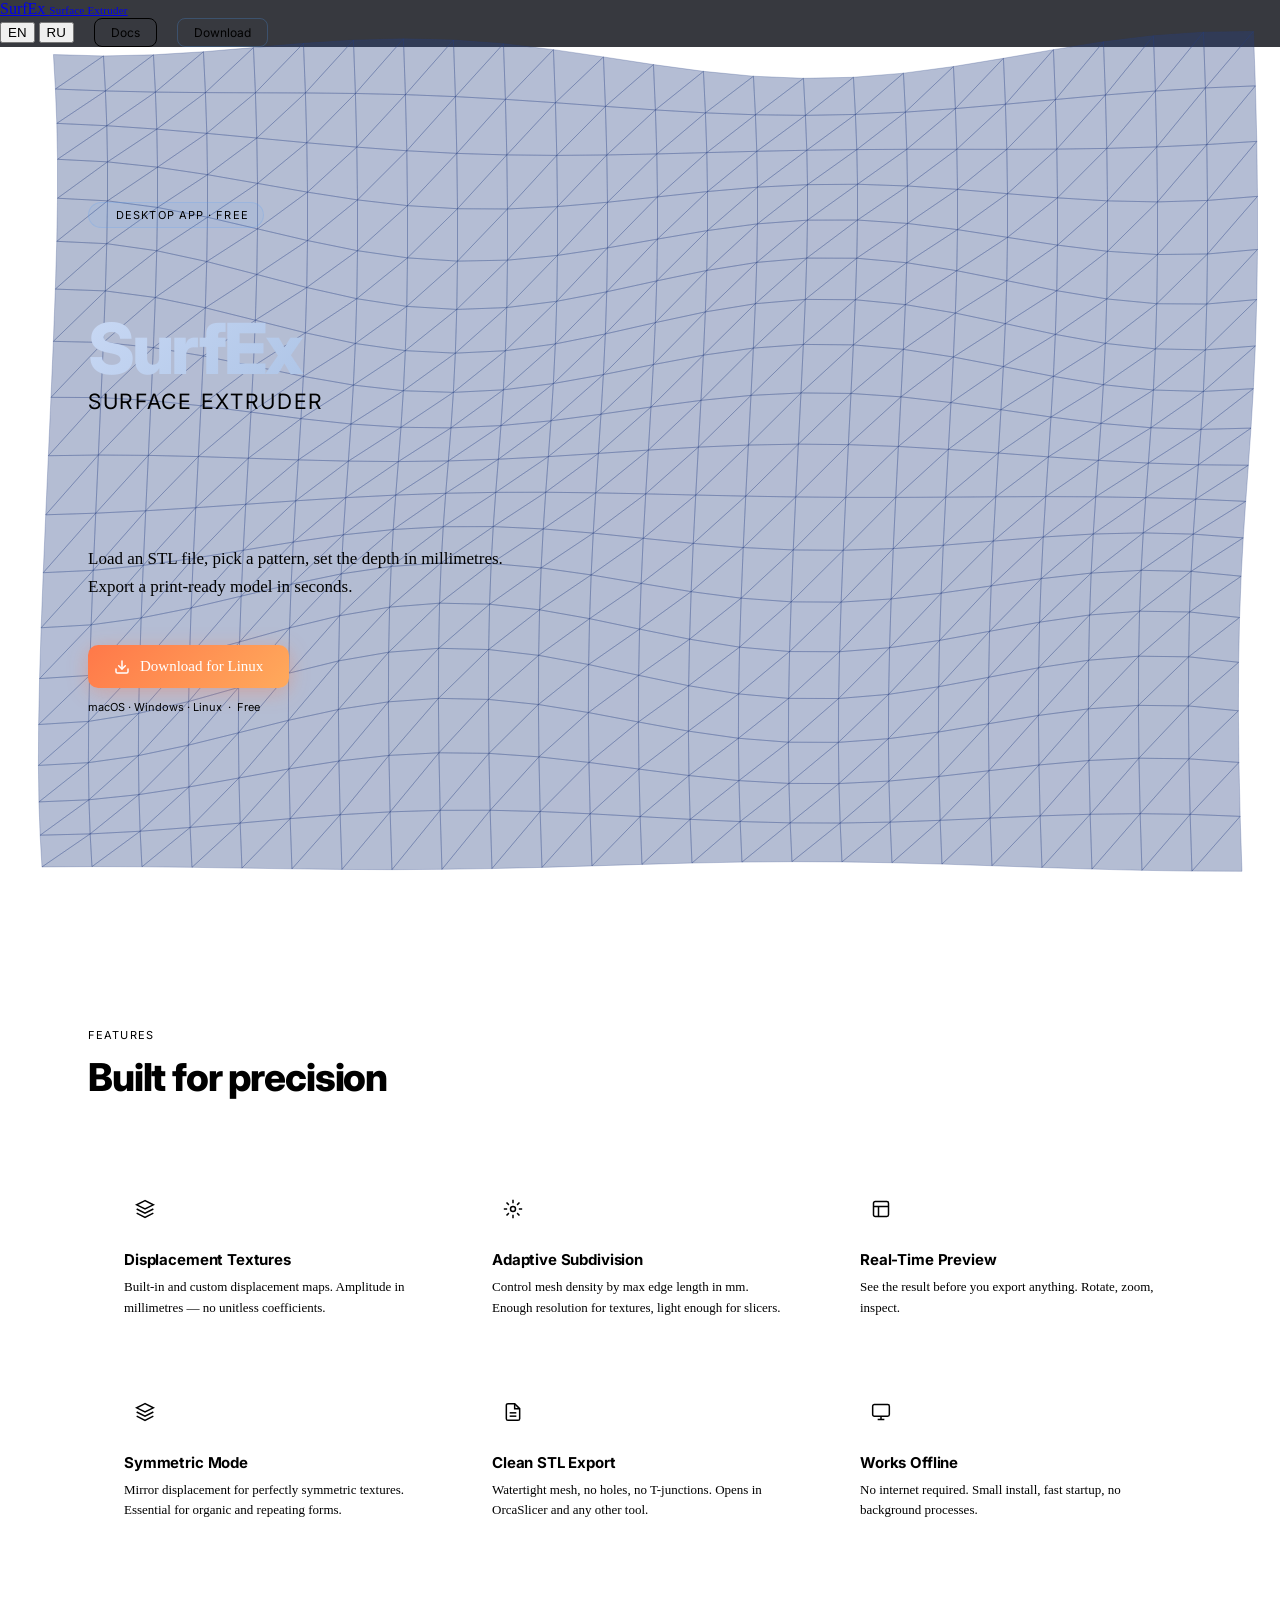
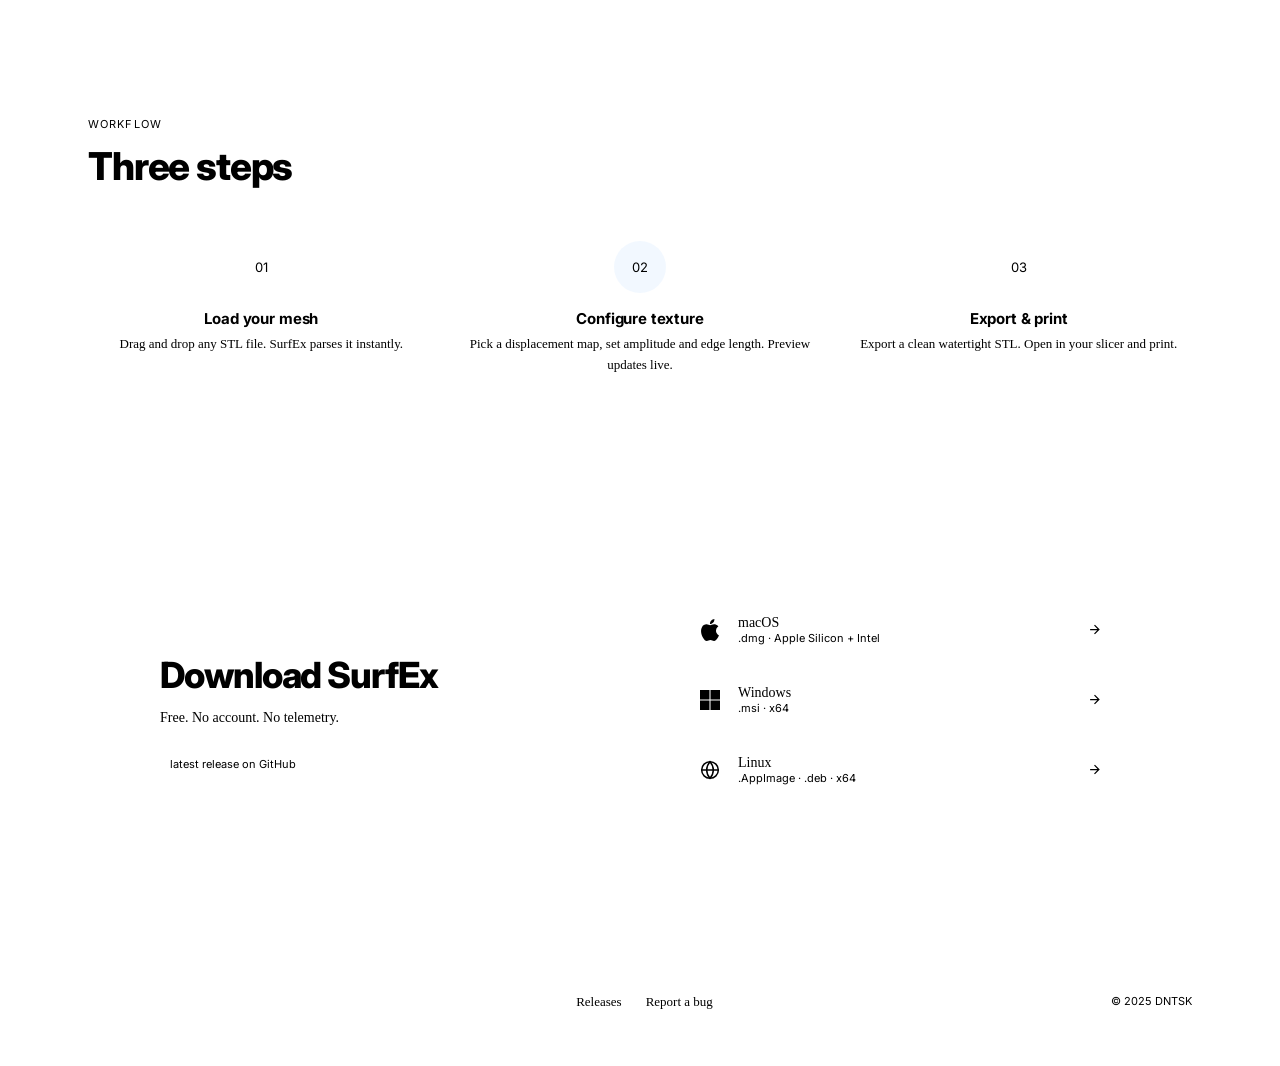
==== commit f11a1818: "Update site" ====
--- a/index.html
+++ b/index.html
@@ -1,792 +1,1151 @@
-<!DOCTYPE html>
+<!doctype html>
 <html lang="en">
-<head>
-  <meta charset="UTF-8" />
-  <meta name="viewport" content="width=device-width, initial-scale=1.0" />
-  <title>SurfEx — Displacement Texture Tool</title>
-  <meta name="description" content="Desktop app for applying displacement textures to 3D meshes." />
-  <link rel="preconnect" href="https://fonts.googleapis.com" />
-  <link rel="preconnect" href="https://fonts.gstatic.com" crossorigin />
-  <link href="https://fonts.googleapis.com/css2?family=Inter:wght@300;400;500;600;700&display=swap" rel="stylesheet" />
-  <style>
-    *, *::before, *::after { box-sizing: border-box; margin: 0; padding: 0; }
-
-    :root {
-      --bg:       #060810;
-      --surface:  #0d1020;
-      --surface2: #131728;
-      --border:   #1a2040;
-      --border2:  #232c50;
-      --accent:   #4d9cf8;
-      --accent2:  #a78bfa;
-      --warm:     #ff7849;
-      --text:     #dde4f0;
-      --muted:    #4e5870;
-      --muted2:   #7d8aaa;
-    }
-
-    html { scroll-behavior: smooth; }
-
-    body {
-      background: var(--bg);
-      color: var(--text);
-      font-family: 'Inter', sans-serif;
-      line-height: 1.6;
-      overflow-x: hidden;
-    }
-
-    /* ── NAV ── */
-    nav {
-      position: fixed;
-      inset: 0 0 auto 0;
-      z-index: 100;
-      height: 60px;
-      display: flex;
-      align-items: center;
-      justify-content: space-between;
-      padding: 0 48px;
-      background: rgba(6, 8, 16, 0.8);
-      backdrop-filter: blur(16px);
-      -webkit-backdrop-filter: blur(16px);
-      border-bottom: 1px solid var(--border);
-    }
-
-    .nav-tagline {
-      font-size: 11px;
-      font-weight: 400;
-      color: var(--muted);
-      letter-spacing: .02em;
-      -webkit-text-fill-color: var(--muted);
-    }
-
-    .nav-logo {
-      font-family: 'Inter', sans-serif;
-      font-weight: 800;
-      font-size: 18px;
-      letter-spacing: -0.02em;
-      background: linear-gradient(120deg, var(--accent), var(--accent2));
-      -webkit-background-clip: text;
-      -webkit-text-fill-color: transparent;
-      background-clip: text;
-      text-decoration: none;
-    }
-
-    .nav-right { display: flex; align-items: center; gap: 20px; }
-
-    .lang-toggle {
-      display: flex;
-      background: var(--surface);
-      border: 1px solid var(--border);
-      border-radius: 8px;
-      overflow: hidden;
-    }
-    .lang-btn {
-      background: none;
-      border: none;
-      color: var(--muted2);
-      font-family: 'Inter', monospace;
-      font-size: 12px;
-      padding: 5px 13px;
-      cursor: pointer;
-      transition: all .15s;
-    }
-    .lang-btn.active { background: var(--border2); color: var(--text); }
-
-    .nav-dl {
-      font-family: 'Inter', monospace;
-      font-size: 12px;
-      color: var(--accent);
-      text-decoration: none;
-      padding: 6px 16px;
-      border: 1px solid rgba(77,156,248,.25);
-      border-radius: 8px;
-      transition: all .15s;
-    }
-    .nav-dl:hover { background: rgba(77,156,248,.08); border-color: rgba(77,156,248,.5); }
-
-    /* ── HERO ── */
-    #hero {
-      position: relative;
-      height: 100vh;
-      min-height: 600px;
-      display: flex;
-      align-items: center;
-      overflow: hidden;
-    }
-
-    #mesh-canvas {
-      position: absolute;
-      inset: 0;
-      width: 100%;
-      height: 100%;
-      pointer-events: none;
-    }
-
-    /* Vignette — fade canvas on left and bottom */
-    #hero::before {
-      content: '';
-      position: absolute;
-      inset: 0;
-      background:
-        linear-gradient(to right,  var(--bg) 30%, transparent 70%),
-        linear-gradient(to top,    var(--bg) 0%,  transparent 30%);
-      z-index: 1;
-      pointer-events: none;
-    }
-
-    .hero-content {
-      position: relative;
-      z-index: 2;
-      padding: 0 80px;
-      max-width: 620px;
-    }
-
-    .hero-label {
-      display: inline-flex;
-      align-items: center;
-      gap: 8px;
-      font-family: 'Inter', monospace;
-      font-size: 11px;
-      letter-spacing: .1em;
-      text-transform: uppercase;
-      color: var(--accent);
-      padding: 5px 14px;
-      background: rgba(77,156,248,.07);
-      border: 1px solid rgba(77,156,248,.18);
-      border-radius: 100px;
-      margin-bottom: 28px;
-    }
-    .hero-label::before {
-      content: '';
-      width: 5px; height: 5px;
-      border-radius: 50%;
-      background: var(--accent);
-      animation: blink 2s ease-in-out infinite;
-    }
-    @keyframes blink {
-      0%,100% { opacity:1; } 50% { opacity:.3; }
-    }
-
-    h1 {
-      font-family: 'Inter', sans-serif;
-      font-weight: 800;
-      font-size: clamp(44px, 5.5vw, 76px);
-      line-height: 1.0;
-      letter-spacing: -0.04em;
-      margin-bottom: 24px;
-    }
-
-    .h1-name {
-      display: block;
-      background: linear-gradient(135deg, #c8d8f4, #8aaad4);
-      -webkit-background-clip: text;
-      -webkit-text-fill-color: transparent;
-      background-clip: text;
-    }
-    .h1-tagline {
-      display: block;
-      font-size: .3em;
-      font-weight: 400;
-      letter-spacing: .08em;
-      text-transform: uppercase;
-      color: var(--muted2);
-      -webkit-text-fill-color: var(--muted2);
-      margin-top: 6px;
-      margin-bottom: 2px;
-    }
-
-    .h1-sub {
-      display: block;
-      background: linear-gradient(135deg, var(--accent), var(--accent2));
-      -webkit-background-clip: text;
-      -webkit-text-fill-color: transparent;
-      background-clip: text;
-      font-size: .75em;
-      margin-top: 4px;
-    }
-
-    .hero-desc {
-      font-size: 17px;
-      font-weight: 300;
-      color: var(--muted2);
-      line-height: 1.65;
-      margin-bottom: 44px;
-      max-width: 440px;
-    }
-    .hero-desc strong { color: var(--text); font-weight: 500; }
-
-    .btn-dl {
-      display: inline-flex;
-      align-items: center;
-      gap: 10px;
-      background: linear-gradient(135deg, #ff7849, #ffaa5c);
-      color: #fff;
-      font-size: 15px;
-      font-weight: 500;
-      text-decoration: none;
-      padding: 13px 26px;
-      border-radius: 10px;
-      box-shadow: 0 4px 20px rgba(255,120,73,.35);
-      transition: transform .2s, box-shadow .2s;
-      border: none;
-      cursor: pointer;
-    }
-    .btn-dl:hover {
-      transform: translateY(-2px);
-      box-shadow: 0 8px 28px rgba(255,120,73,.5);
-    }
-
-    .dl-note {
-      margin-top: 12px;
-      font-family: 'Inter', monospace;
-      font-size: 11px;
-      color: var(--muted);
-    }
-
-    /* ── FEATURES ── */
-    #features {
-      padding: 120px 80px 80px;
-    }
-
-    .sec-tag {
-      font-family: 'Inter', monospace;
-      font-size: 11px;
-      letter-spacing: .1em;
-      text-transform: uppercase;
-      color: var(--accent);
-      margin-bottom: 12px;
-    }
-
-    .sec-title {
-      font-family: 'Inter', sans-serif;
-      font-weight: 800;
-      font-size: clamp(28px, 3vw, 42px);
-      letter-spacing: -.03em;
-      margin-bottom: 52px;
-    }
-
-    .feat-grid {
-      display: grid;
-      grid-template-columns: repeat(3, 1fr);
-      border: 1px solid var(--border);
-      border-radius: 16px;
-      overflow: hidden;
-    }
-
-    .feat {
-      background: var(--surface);
-      padding: 36px;
-      border-right: 1px solid var(--border);
-      border-bottom: 1px solid var(--border);
-      transition: background .2s;
-    }
-    .feat:hover { background: var(--surface2); }
-    .feat:nth-child(3n) { border-right: none; }
-    .feat:nth-child(4), .feat:nth-child(5), .feat:nth-child(6) { border-bottom: none; }
-
-    .feat-icon {
-      width: 42px; height: 42px;
-      border-radius: 10px;
-      background: var(--surface2);
-      border: 1px solid var(--border2);
-      display: flex; align-items: center; justify-content: center;
-      margin-bottom: 20px;
-    }
-    .feat:nth-child(3n+1) .feat-icon { color: var(--accent); }
-    .feat:nth-child(3n+2) .feat-icon { color: var(--accent2); }
-    .feat:nth-child(3n+3) .feat-icon { color: var(--warm); }
-
-    .feat-title {
-      font-family: 'Inter', sans-serif;
-      font-weight: 700;
-      font-size: 15px;
-      letter-spacing: -.01em;
-      margin-bottom: 8px;
-    }
-    .feat-desc { font-size: 13px; color: var(--muted2); line-height: 1.6; }
-
-    /* ── STEPS ── */
-    #steps {
-      padding: 80px;
-    }
-
-    .steps-row {
-      display: grid;
-      grid-template-columns: repeat(3, 1fr);
-      gap: 32px;
-      margin-top: 52px;
-      position: relative;
-    }
-    .steps-row::before {
-      content: '';
-      position: absolute;
-      top: 26px;
-      left: calc(16.6% + 16px);
-      right: calc(16.6% + 16px);
-      height: 1px;
-      background: var(--border2);
-    }
-
-    .step {
-      display: flex;
-      flex-direction: column;
-      align-items: center;
-      text-align: center;
-      gap: 16px;
-    }
-    .step-n {
-      width: 52px; height: 52px;
-      border-radius: 50%;
-      border: 1px solid var(--border2);
-      background: var(--surface);
-      display: flex; align-items: center; justify-content: center;
-      font-family: 'Inter', monospace;
-      font-size: 13px;
-      color: var(--muted2);
-      position: relative; z-index: 1;
-    }
-    .step:nth-child(2) .step-n {
-      border-color: rgba(77,156,248,.4);
-      color: var(--accent);
-      background: rgba(77,156,248,.07);
-    }
-    .step-title {
-      font-family: 'Inter', sans-serif;
-      font-weight: 700;
-      font-size: 15px;
-      letter-spacing: -.01em;
-      margin-bottom: 6px;
-    }
-    .step-desc { font-size: 13px; color: var(--muted2); line-height: 1.6; }
-
-    /* ── DOWNLOAD ── */
-    #download {
-      padding: 80px;
-      border-top: 1px solid var(--border);
-    }
-
-    .dl-inner {
-      background: var(--surface);
-      border: 1px solid var(--border);
-      border-radius: 16px;
-      padding: 64px 72px;
-      display: grid;
-      grid-template-columns: 1fr 1fr;
-      gap: 72px;
-      align-items: center;
-    }
-
-    .dl-left h2 {
-      font-family: 'Inter', sans-serif;
-      font-weight: 800;
-      font-size: 36px;
-      letter-spacing: -.03em;
-      line-height: 1.1;
-      margin-bottom: 12px;
-    }
-    .dl-left p { font-size: 14px; color: var(--muted2); margin-bottom: 28px; }
-    .ver-badge {
-      font-family: 'Inter', monospace;
-      font-size: 11px;
-      color: var(--muted2);
-      background: var(--surface2);
-      border: 1px solid var(--border);
-      border-radius: 6px;
-      padding: 3px 10px;
-      display: inline-block;
-    }
-
-    .platforms { display: flex; flex-direction: column; gap: 10px; }
-
-    .plat {
-      display: flex;
-      align-items: center;
-      justify-content: space-between;
-      padding: 14px 18px;
-      background: var(--bg);
-      border: 1px solid var(--border);
-      border-radius: 10px;
-      text-decoration: none;
-      color: var(--text);
-      transition: all .2s;
-    }
-    .plat:hover {
-      border-color: var(--border2);
-      background: var(--surface2);
-      transform: translateX(3px);
-    }
-    .plat-left { display: flex; align-items: center; gap: 12px; }
-    .plat-icon { width: 32px; height: 32px; display: flex; align-items: center; justify-content: center; color: var(--muted2); }
-    .plat-name { font-size: 14px; font-weight: 500; }
-    .plat-ext { font-family: 'Inter', monospace; font-size: 11px; color: var(--muted); }
-    .plat-arr { color: var(--muted); transition: color .2s; }
-    .plat:hover .plat-arr { color: var(--accent); }
-
-    /* ── FOOTER ── */
-    footer {
-      padding: 32px 80px;
-      border-top: 1px solid var(--border);
-      display: flex;
-      align-items: center;
-      justify-content: space-between;
-    }
-    .foot-logo {
-      font-family: 'Inter', sans-serif;
-      font-weight: 800;
-      font-size: 15px;
-      background: linear-gradient(120deg, var(--accent), var(--accent2));
-      -webkit-background-clip: text;
-      -webkit-text-fill-color: transparent;
-      background-clip: text;
-    }
-    .foot-links { display: flex; gap: 24px; list-style: none; }
-    .foot-links a { font-size: 13px; color: var(--muted); text-decoration: none; transition: color .2s; }
-    .foot-links a:hover { color: var(--text); }
-    .foot-copy { font-family: 'Inter', monospace; font-size: 11px; color: var(--muted); }
-
-    /* ── REVEAL ── */
-    .rev { opacity: 0; transform: translateY(20px); transition: opacity .55s ease, transform .55s ease; }
-    .rev.on { opacity: 1; transform: none; }
-    .d1 { transition-delay: .1s; } .d2 { transition-delay: .2s; } .d3 { transition-delay: .3s; }
-    .d4 { transition-delay: .4s; } .d5 { transition-delay: .5s; }
-
-    /* ── RESPONSIVE ── */
-    @media (max-width: 860px) {
-      nav { padding: 0 24px; }
-      .hero-content { padding: 0 24px; }
-      #features, #steps, #download, footer { padding-left: 24px; padding-right: 24px; }
-      .feat-grid { grid-template-columns: 1fr; }
-      .feat { border-right: none !important; }
-      .feat:last-child { border-bottom: none !important; }
-      .steps-row { grid-template-columns: 1fr; }
-      .steps-row::before { display: none; }
-      .dl-inner { grid-template-columns: 1fr; gap: 40px; padding: 40px 28px; }
-      footer { flex-direction: column; gap: 20px; text-align: center; }
-    }
-  </style>
-</head>
-<body>
-
-<nav>
-  <a href="#" class="nav-logo">SurfEx <span class="nav-tagline">Surface Extruder</span></a>
-  <div class="nav-right">
-    <div class="lang-toggle">
-      <button class="lang-btn active" data-lang="en" onclick="setLang('en')">EN</button>
-      <button class="lang-btn" data-lang="ru" onclick="setLang('ru')">RU</button>
-    </div>
-    <a href="docs.html" class="nav-dl" style="border-color: var(--border); color: var(--muted2);" data-i18n="nav_docs">Docs</a>
-    <a href="https://github.com/DNTSK/surfex-releases/releases/latest" class="nav-dl" data-i18n="nav_dl">Download</a>
-  </div>
-</nav>
-
-<!-- HERO -->
-<section id="hero">
-  <canvas id="mesh-canvas"></canvas>
-  <div class="hero-content">
-    <div class="hero-label" data-i18n="hero_label">Desktop App · Free</div>
-    <h1>
-      <span class="h1-name">SurfEx</span>
-      <span class="h1-tagline">Surface Extruder</span>
-      <span class="h1-sub" data-i18n="hero_sub">Add texture to the surface of any 3D model</span>
-    </h1>
-    <p class="hero-desc" data-i18n="hero_desc">
-      Apply <strong>displacement textures</strong> to any 3D mesh. Set amplitude in millimetres, export a print-ready STL.
-    </p>
-    <a id="btn-dl" href="https://github.com/DNTSK/surfex-releases/releases/latest" class="btn-dl">
-      <svg width="16" height="16" viewBox="0 0 24 24" fill="none" stroke="currentColor" stroke-width="2.2" stroke-linecap="round" stroke-linejoin="round">
-        <path d="M21 15v4a2 2 0 0 1-2 2H5a2 2 0 0 1-2-2v-4"/><polyline points="7 10 12 15 17 10"/><line x1="12" y1="15" x2="12" y2="3"/>
-      </svg>
-      <span id="btn-dl-label" data-i18n="dl_mac">Download for macOS</span>
-    </a>
-    <div class="dl-note" data-i18n="dl_note">macOS · Windows · Linux &nbsp;·&nbsp; Free</div>
-  </div>
-</section>
-
-<!-- FEATURES -->
-<section id="features">
-  <div class="rev">
-    <div class="sec-tag" data-i18n="feat_tag">Features</div>
-    <div class="sec-title" data-i18n="feat_title">Built for precision</div>
-  </div>
-  <div class="feat-grid">
-    <div class="feat rev d1">
-      <div class="feat-icon">
-        <svg width="20" height="20" viewBox="0 0 24 24" fill="none" stroke="currentColor" stroke-width="1.8"><path d="M12 2L2 7l10 5 10-5-10-5z"/><path d="M2 17l10 5 10-5"/><path d="M2 12l10 5 10-5"/></svg>
+  <head>
+    <meta charset="UTF-8" />
+    <meta name="viewport" content="width=device-width, initial-scale=1.0" />
+    <title>SurfEx — Displacement Texture Tool</title>
+    <meta
+      name="description"
+      content="Desktop app for applying displacement textures to 3D meshes."
+    />
+    <link rel="preconnect" href="https://fonts.googleapis.com" />
+    <link rel="preconnect" href="https://fonts.gstatic.com" crossorigin />
+    <link
+      href="https://fonts.googleapis.com/css2?family=Inter:wght@300;400;500;600;700&display=swap"
+      rel="stylesheet"
+    />
+    <link rel="stylesheet" href="style.css" />
+    <style>
+      body {
+        overflow-x: hidden;
+      }
+
+      /* ── NAV ── */
+      nav {
+        position: fixed;
+        inset: 0 0 auto 0;
+        background: rgba(6, 8, 16, 0.8);
+        backdrop-filter: blur(16px);
+        -webkit-backdrop-filter: blur(16px);
+      }
+
+      .nav-tagline {
+        font-size: 11px;
+        font-weight: 400;
+        color: var(--muted);
+        letter-spacing: 0.02em;
+        -webkit-text-fill-color: var(--muted);
+      }
+
+      .nav-right {
+        display: flex;
+        align-items: center;
+        gap: 20px;
+      }
+
+      .nav-dl {
+        font-family: "Inter", monospace;
+        font-size: 12px;
+        color: var(--accent);
+        text-decoration: none;
+        padding: 6px 16px;
+        border: 1px solid rgba(77, 156, 248, 0.25);
+        border-radius: 8px;
+        transition: all 0.15s;
+      }
+      .nav-dl:hover {
+        background: rgba(77, 156, 248, 0.08);
+        border-color: rgba(77, 156, 248, 0.5);
+      }
+
+      /* ── HERO ── */
+      #hero {
+        position: relative;
+        height: 100vh;
+        min-height: 600px;
+        display: flex;
+        align-items: center;
+        overflow: hidden;
+      }
+
+      #mesh-canvas {
+        position: absolute;
+        inset: 0;
+        width: 100%;
+        height: 100%;
+        pointer-events: none;
+      }
+
+      /* Vignette — fade canvas on left and bottom */
+      #hero::before {
+        content: "";
+        position: absolute;
+        inset: 0;
+        background:
+          linear-gradient(to right, var(--bg) 30%, transparent 70%),
+          linear-gradient(to top, var(--bg) 0%, transparent 30%);
+        z-index: 1;
+        pointer-events: none;
+      }
+
+      .hero-content {
+        position: relative;
+        z-index: 2;
+        padding: 0 80px;
+        max-width: 620px;
+      }
+
+      .hero-label {
+        display: inline-flex;
+        align-items: center;
+        gap: 8px;
+        font-family: "Inter", monospace;
+        font-size: 11px;
+        letter-spacing: 0.1em;
+        text-transform: uppercase;
+        color: var(--accent);
+        padding: 5px 14px;
+        background: rgba(77, 156, 248, 0.07);
+        border: 1px solid rgba(77, 156, 248, 0.18);
+        border-radius: 100px;
+        margin-bottom: 28px;
+      }
+      .hero-label::before {
+        content: "";
+        width: 5px;
+        height: 5px;
+        border-radius: 50%;
+        background: var(--accent);
+        animation: blink 2s ease-in-out infinite;
+      }
+      @keyframes blink {
+        0%,
+        100% {
+          opacity: 1;
+        }
+        50% {
+          opacity: 0.3;
+        }
+      }
+
+      h1 {
+        font-family: "Inter", sans-serif;
+        font-weight: 800;
+        font-size: clamp(44px, 5.5vw, 76px);
+        line-height: 1;
+        letter-spacing: -0.04em;
+        margin-bottom: 24px;
+      }
+
+      .h1-name {
+        display: block;
+        background: linear-gradient(135deg, #c8d8f4, #8aaad4);
+        -webkit-background-clip: text;
+        -webkit-text-fill-color: transparent;
+        background-clip: text;
+      }
+      .h1-tagline {
+        display: block;
+        font-size: 0.3em;
+        font-weight: 400;
+        letter-spacing: 0.08em;
+        text-transform: uppercase;
+        color: var(--muted2);
+        -webkit-text-fill-color: var(--muted2);
+        margin-top: 6px;
+        margin-bottom: 2px;
+      }
+
+      .h1-sub {
+        display: block;
+        background: linear-gradient(135deg, var(--accent), var(--accent2));
+        -webkit-background-clip: text;
+        -webkit-text-fill-color: transparent;
+        background-clip: text;
+        font-size: 0.75em;
+        margin-top: 4px;
+      }
+
+      .hero-desc {
+        font-size: 17px;
+        font-weight: 300;
+        color: var(--muted2);
+        line-height: 1.65;
+        margin-bottom: 44px;
+        max-width: 440px;
+      }
+      .hero-desc strong {
+        color: var(--text);
+        font-weight: 500;
+      }
+
+      .btn-dl {
+        display: inline-flex;
+        align-items: center;
+        gap: 10px;
+        background: linear-gradient(135deg, #ff7849, #ffaa5c);
+        color: #fff;
+        font-size: 15px;
+        font-weight: 500;
+        text-decoration: none;
+        padding: 13px 26px;
+        border-radius: 10px;
+        box-shadow: 0 4px 20px rgba(255, 120, 73, 0.35);
+        transition:
+          transform 0.2s,
+          box-shadow 0.2s;
+        border: none;
+        cursor: pointer;
+      }
+      .btn-dl:hover {
+        transform: translateY(-2px);
+        box-shadow: 0 8px 28px rgba(255, 120, 73, 0.5);
+      }
+
+      .dl-note {
+        margin-top: 12px;
+        font-family: "Inter", monospace;
+        font-size: 11px;
+        color: var(--muted);
+      }
+
+      /* ── FEATURES ── */
+      #features {
+        padding: 120px 80px 80px;
+      }
+
+      .sec-tag {
+        font-family: "Inter", monospace;
+        font-size: 11px;
+        letter-spacing: 0.1em;
+        text-transform: uppercase;
+        color: var(--accent);
+        margin-bottom: 12px;
+      }
+
+      .sec-title {
+        font-family: "Inter", sans-serif;
+        font-weight: 800;
+        font-size: clamp(28px, 3vw, 42px);
+        letter-spacing: -0.03em;
+        margin-bottom: 52px;
+      }
+
+      .feat-grid {
+        display: grid;
+        grid-template-columns: repeat(3, 1fr);
+        border: 1px solid var(--border);
+        border-radius: 16px;
+        overflow: hidden;
+      }
+
+      .feat {
+        background: var(--surface);
+        padding: 36px;
+        border-right: 1px solid var(--border);
+        border-bottom: 1px solid var(--border);
+        transition: background 0.2s;
+      }
+      .feat:hover {
+        background: var(--surface2);
+      }
+      .feat:nth-child(3n) {
+        border-right: none;
+      }
+      .feat:nth-child(4),
+      .feat:nth-child(5),
+      .feat:nth-child(6) {
+        border-bottom: none;
+      }
+
+      .feat-icon {
+        width: 42px;
+        height: 42px;
+        border-radius: 10px;
+        background: var(--surface2);
+        border: 1px solid var(--border2);
+        display: flex;
+        align-items: center;
+        justify-content: center;
+        margin-bottom: 20px;
+      }
+      .feat:nth-child(3n + 1) .feat-icon {
+        color: var(--accent);
+      }
+      .feat:nth-child(3n + 2) .feat-icon {
+        color: var(--accent2);
+      }
+      .feat:nth-child(3n + 3) .feat-icon {
+        color: var(--warm);
+      }
+
+      .feat-title {
+        font-family: "Inter", sans-serif;
+        font-weight: 700;
+        font-size: 15px;
+        letter-spacing: -0.01em;
+        margin-bottom: 8px;
+      }
+      .feat-desc {
+        font-size: 13px;
+        color: var(--muted2);
+        line-height: 1.6;
+      }
+
+      /* ── STEPS ── */
+      #steps {
+        padding: 80px;
+      }
+
+      .steps-row {
+        display: grid;
+        grid-template-columns: repeat(3, 1fr);
+        gap: 32px;
+        margin-top: 52px;
+        position: relative;
+      }
+      .steps-row::before {
+        content: "";
+        position: absolute;
+        top: 26px;
+        left: calc(16.6% + 16px);
+        right: calc(16.6% + 16px);
+        height: 1px;
+        background: var(--border2);
+      }
+
+      .step {
+        display: flex;
+        flex-direction: column;
+        align-items: center;
+        text-align: center;
+        gap: 16px;
+      }
+      .step-n {
+        width: 52px;
+        height: 52px;
+        border-radius: 50%;
+        border: 1px solid var(--border2);
+        background: var(--surface);
+        display: flex;
+        align-items: center;
+        justify-content: center;
+        font-family: "Inter", monospace;
+        font-size: 13px;
+        color: var(--muted2);
+        position: relative;
+        z-index: 1;
+      }
+      .step:nth-child(2) .step-n {
+        border-color: rgba(77, 156, 248, 0.4);
+        color: var(--accent);
+        background: rgba(77, 156, 248, 0.07);
+      }
+      .step-title {
+        font-family: "Inter", sans-serif;
+        font-weight: 700;
+        font-size: 15px;
+        letter-spacing: -0.01em;
+        margin-bottom: 6px;
+      }
+      .step-desc {
+        font-size: 13px;
+        color: var(--muted2);
+        line-height: 1.6;
+      }
+
+      /* ── DOWNLOAD ── */
+      #download {
+        padding: 80px;
+        border-top: 1px solid var(--border);
+      }
+
+      .dl-inner {
+        background: var(--surface);
+        border: 1px solid var(--border);
+        border-radius: 16px;
+        padding: 64px 72px;
+        display: grid;
+        grid-template-columns: 1fr 1fr;
+        gap: 72px;
+        align-items: center;
+      }
+
+      .dl-left h2 {
+        font-family: "Inter", sans-serif;
+        font-weight: 800;
+        font-size: 36px;
+        letter-spacing: -0.03em;
+        line-height: 1.1;
+        margin-bottom: 12px;
+      }
+      .dl-left p {
+        font-size: 14px;
+        color: var(--muted2);
+        margin-bottom: 28px;
+      }
+      .ver-badge {
+        font-family: "Inter", monospace;
+        font-size: 11px;
+        color: var(--muted2);
+        background: var(--surface2);
+        border: 1px solid var(--border);
+        border-radius: 6px;
+        padding: 3px 10px;
+        display: inline-block;
+      }
+
+      .platforms {
+        display: flex;
+        flex-direction: column;
+        gap: 10px;
+      }
+
+      .plat {
+        display: flex;
+        align-items: center;
+        justify-content: space-between;
+        padding: 14px 18px;
+        background: var(--bg);
+        border: 1px solid var(--border);
+        border-radius: 10px;
+        text-decoration: none;
+        color: var(--text);
+        transition: all 0.2s;
+      }
+      .plat:hover {
+        border-color: var(--border2);
+        background: var(--surface2);
+        transform: translateX(3px);
+      }
+      .plat-left {
+        display: flex;
+        align-items: center;
+        gap: 12px;
+      }
+      .plat-icon {
+        width: 32px;
+        height: 32px;
+        display: flex;
+        align-items: center;
+        justify-content: center;
+        color: var(--muted2);
+      }
+      .plat-name {
+        font-size: 14px;
+        font-weight: 500;
+      }
+      .plat-ext {
+        font-family: "Inter", monospace;
+        font-size: 11px;
+        color: var(--muted);
+      }
+      .plat-arr {
+        color: var(--muted);
+        transition: color 0.2s;
+      }
+      .plat:hover .plat-arr {
+        color: var(--accent);
+      }
+
+      /* ── FOOTER ── */
+      footer {
+        padding: 32px 80px;
+        border-top: 1px solid var(--border);
+        display: flex;
+        align-items: center;
+        justify-content: space-between;
+      }
+      .foot-logo {
+        font-family: "Inter", sans-serif;
+        font-weight: 800;
+        font-size: 15px;
+        background: linear-gradient(120deg, var(--accent), var(--accent2));
+        -webkit-background-clip: text;
+        -webkit-text-fill-color: transparent;
+        background-clip: text;
+      }
+      .foot-links {
+        display: flex;
+        gap: 24px;
+        list-style: none;
+      }
+      .foot-links a {
+        font-size: 13px;
+        color: var(--muted);
+        text-decoration: none;
+        transition: color 0.2s;
+      }
+      .foot-links a:hover {
+        color: var(--text);
+      }
+      .foot-copy {
+        font-family: "Inter", monospace;
+        font-size: 11px;
+        color: var(--muted);
+      }
+
+      /* ── REVEAL ── */
+      .rev {
+        opacity: 0;
+        transform: translateY(20px);
+        transition:
+          opacity 0.55s ease,
+          transform 0.55s ease;
+      }
+      .rev.on {
+        opacity: 1;
+        transform: none;
+      }
+      .d1 {
+        transition-delay: 0.1s;
+      }
+      .d2 {
+        transition-delay: 0.2s;
+      }
+      .d3 {
+        transition-delay: 0.3s;
+      }
+      .d4 {
+        transition-delay: 0.4s;
+      }
+      .d5 {
+        transition-delay: 0.5s;
+      }
+
+      /* ── RESPONSIVE ── */
+      @media (max-width: 860px) {
+        nav {
+          padding: 0 24px;
+        }
+        .hero-content {
+          padding: 0 24px;
+        }
+        #features,
+        #steps,
+        #download,
+        footer {
+          padding-left: 24px;
+          padding-right: 24px;
+        }
+        .feat-grid {
+          grid-template-columns: 1fr;
+        }
+        .feat {
+          border-right: none !important;
+        }
+        .feat:last-child {
+          border-bottom: none !important;
+        }
+        .steps-row {
+          grid-template-columns: 1fr;
+        }
+        .steps-row::before {
+          display: none;
+        }
+        .dl-inner {
+          grid-template-columns: 1fr;
+          gap: 40px;
+          padding: 40px 28px;
+        }
+        footer {
+          flex-direction: column;
+          gap: 20px;
+          text-align: center;
+        }
+      }
+    </style>
+
+    <!-- Yandex.Metrika counter -->
+    <script type="text/javascript">
+      (function (m, e, t, r, i, k, a) {
+        m[i] =
+          m[i] ||
+          function () {
+            (m[i].a = m[i].a || []).push(arguments);
+          };
+        m[i].l = 1 * new Date();
+        for (var j = 0; j < document.scripts.length; j++) {
+          if (document.scripts[j].src === r) {
+            return;
+          }
+        }
+        ((k = e.createElement(t)),
+          (a = e.getElementsByTagName(t)[0]),
+          (k.async = 1),
+          (k.src = r),
+          a.parentNode.insertBefore(k, a));
+      })(window, document, "script", "https://mc.yandex.ru/metrika/tag.js?id=108484360", "ym");
+
+      ym(108484360, "init", {
+        ssr: true,
+        webvisor: true,
+        clickmap: true,
+        ecommerce: "dataLayer",
+        referrer: document.referrer,
+        url: location.href,
+        accurateTrackBounce: true,
+        trackLinks: true,
+      });
+    </script>
+    <noscript
+      ><div>
+        <img
+          src="https://mc.yandex.ru/watch/108484360"
+          style="position: absolute; left: -9999px"
+          alt=""
+        /></div
+    ></noscript>
+    <!-- /Yandex.Metrika counter -->
+  </head>
+  <body>
+    <nav>
+      <a href="#" class="nav-logo">SurfEx <span class="nav-tagline">Surface Extruder</span></a>
+      <div class="nav-right">
+        <div class="lang-toggle">
+          <button class="lang-btn active" data-lang="en" onclick="setLang('en')">EN</button>
+          <button class="lang-btn" data-lang="ru" onclick="setLang('ru')">RU</button>
+        </div>
+        <a
+          href="docs.html"
+          class="nav-dl"
+          style="border-color: var(--border); color: var(--muted2)"
+          data-i18n="nav_docs"
+          >Docs</a
+        >
+        <a
+          href="https://github.com/DNTSK/surfex-releases/releases/latest"
+          class="nav-dl"
+          data-i18n="nav_dl"
+          >Download</a
+        >
       </div>
-      <div class="feat-title" data-i18n="f1t">Displacement Textures</div>
-      <div class="feat-desc" data-i18n="f1d">Built-in and custom displacement maps. Amplitude in millimetres — no unitless coefficients.</div>
-    </div>
-    <div class="feat rev d2">
-      <div class="feat-icon">
-        <svg width="20" height="20" viewBox="0 0 24 24" fill="none" stroke="currentColor" stroke-width="1.8"><circle cx="12" cy="12" r="3"/><path d="M12 1v4M12 19v4M4.22 4.22l2.83 2.83M16.95 16.95l2.83 2.83M1 12h4M19 12h4M4.22 19.78l2.83-2.83M16.95 7.05l2.83-2.83"/></svg>
+    </nav>
+
+    <!-- HERO -->
+    <section id="hero">
+      <canvas id="mesh-canvas"></canvas>
+      <div class="hero-content">
+        <div class="hero-label" data-i18n="hero_label">Desktop App · Free</div>
+        <h1>
+          <span class="h1-name">SurfEx</span>
+          <span class="h1-tagline">Surface Extruder</span>
+          <span class="h1-sub" data-i18n="hero_sub"
+            >Add texture to the surface of any 3D model</span
+          >
+        </h1>
+        <p class="hero-desc" data-i18n="hero_desc">
+          Apply <strong>displacement textures</strong> to any 3D mesh. Set amplitude in millimetres,
+          export a print-ready STL.
+        </p>
+        <a
+          id="btn-dl"
+          href="https://github.com/DNTSK/surfex-releases/releases/latest"
+          class="btn-dl"
+        >
+          <svg
+            width="16"
+            height="16"
+            viewBox="0 0 24 24"
+            fill="none"
+            stroke="currentColor"
+            stroke-width="2.2"
+            stroke-linecap="round"
+            stroke-linejoin="round"
+          >
+            <path d="M21 15v4a2 2 0 0 1-2 2H5a2 2 0 0 1-2-2v-4" />
+            <polyline points="7 10 12 15 17 10" />
+            <line x1="12" y1="15" x2="12" y2="3" />
+          </svg>
+          <span id="btn-dl-label" data-i18n="dl_mac">Download for macOS</span>
+        </a>
+        <div class="dl-note" data-i18n="dl_note">macOS · Windows · Linux &nbsp;·&nbsp; Free</div>
       </div>
-      <div class="feat-title" data-i18n="f2t">Adaptive Subdivision</div>
-      <div class="feat-desc" data-i18n="f2d">Control mesh density by max edge length in mm. Enough resolution for textures, light enough for slicers.</div>
-    </div>
-    <div class="feat rev d3">
-      <div class="feat-icon">
-        <svg width="20" height="20" viewBox="0 0 24 24" fill="none" stroke="currentColor" stroke-width="1.8"><rect x="3" y="3" width="18" height="18" rx="2"/><path d="M3 9h18M9 21V9"/></svg>
+    </section>
+
+    <!-- FEATURES -->
+    <section id="features">
+      <div class="rev">
+        <div class="sec-tag" data-i18n="feat_tag">Features</div>
+        <div class="sec-title" data-i18n="feat_title">Built for precision</div>
       </div>
-      <div class="feat-title" data-i18n="f3t">Real-Time Preview</div>
-      <div class="feat-desc" data-i18n="f3d">3D viewport powered by Three.js. See the result before you export anything.</div>
-    </div>
-    <div class="feat rev d1">
-      <div class="feat-icon">
-        <svg width="20" height="20" viewBox="0 0 24 24" fill="none" stroke="currentColor" stroke-width="1.8"><path d="M12 2L2 7l10 5 10-5-10-5z"/><path d="M2 17l10 5 10-5M2 12l10 5 10-5"/></svg>
+      <div class="feat-grid">
+        <div class="feat rev d1">
+          <div class="feat-icon">
+            <svg
+              width="20"
+              height="20"
+              viewBox="0 0 24 24"
+              fill="none"
+              stroke="currentColor"
+              stroke-width="1.8"
+            >
+              <path d="M12 2L2 7l10 5 10-5-10-5z" />
+              <path d="M2 17l10 5 10-5" />
+              <path d="M2 12l10 5 10-5" />
+            </svg>
+          </div>
+          <div class="feat-title" data-i18n="f1t">Displacement Textures</div>
+          <div class="feat-desc" data-i18n="f1d">
+            Built-in and custom displacement maps. Amplitude in millimetres — no unitless
+            coefficients.
+          </div>
+        </div>
+        <div class="feat rev d2">
+          <div class="feat-icon">
+            <svg
+              width="20"
+              height="20"
+              viewBox="0 0 24 24"
+              fill="none"
+              stroke="currentColor"
+              stroke-width="1.8"
+            >
+              <circle cx="12" cy="12" r="3" />
+              <path
+                d="M12 1v4M12 19v4M4.22 4.22l2.83 2.83M16.95 16.95l2.83 2.83M1 12h4M19 12h4M4.22 19.78l2.83-2.83M16.95 7.05l2.83-2.83"
+              />
+            </svg>
+          </div>
+          <div class="feat-title" data-i18n="f2t">Adaptive Subdivision</div>
+          <div class="feat-desc" data-i18n="f2d">
+            Control mesh density by max edge length in mm. Enough resolution for textures, light
+            enough for slicers.
+          </div>
+        </div>
+        <div class="feat rev d3">
+          <div class="feat-icon">
+            <svg
+              width="20"
+              height="20"
+              viewBox="0 0 24 24"
+              fill="none"
+              stroke="currentColor"
+              stroke-width="1.8"
+            >
+              <rect x="3" y="3" width="18" height="18" rx="2" />
+              <path d="M3 9h18M9 21V9" />
+            </svg>
+          </div>
+          <div class="feat-title" data-i18n="f3t">Real-Time Preview</div>
+          <div class="feat-desc" data-i18n="f3d">
+            3D viewport powered by Three.js. See the result before you export anything.
+          </div>
+        </div>
+        <div class="feat rev d1">
+          <div class="feat-icon">
+            <svg
+              width="20"
+              height="20"
+              viewBox="0 0 24 24"
+              fill="none"
+              stroke="currentColor"
+              stroke-width="1.8"
+            >
+              <path d="M12 2L2 7l10 5 10-5-10-5z" />
+              <path d="M2 17l10 5 10-5M2 12l10 5 10-5" />
+            </svg>
+          </div>
+          <div class="feat-title" data-i18n="f4t">Symmetric Mode</div>
+          <div class="feat-desc" data-i18n="f4d">
+            Mirror displacement for perfectly symmetric textures. Essential for organic and
+            repeating forms.
+          </div>
+        </div>
+        <div class="feat rev d2">
+          <div class="feat-icon">
+            <svg
+              width="20"
+              height="20"
+              viewBox="0 0 24 24"
+              fill="none"
+              stroke="currentColor"
+              stroke-width="1.8"
+            >
+              <path d="M14 2H6a2 2 0 0 0-2 2v16a2 2 0 0 0 2 2h12a2 2 0 0 0 2-2V8z" />
+              <polyline points="14 2 14 8 20 8" />
+              <line x1="16" y1="13" x2="8" y2="13" />
+              <line x1="16" y1="17" x2="8" y2="17" />
+            </svg>
+          </div>
+          <div class="feat-title" data-i18n="f5t">Clean STL Export</div>
+          <div class="feat-desc" data-i18n="f5d">
+            Watertight mesh, no holes, no T-junctions. Opens in OrcaSlicer and any other tool
+            without issues.
+          </div>
+        </div>
+        <div class="feat rev d3">
+          <div class="feat-icon">
+            <svg
+              width="20"
+              height="20"
+              viewBox="0 0 24 24"
+              fill="none"
+              stroke="currentColor"
+              stroke-width="1.8"
+            >
+              <rect x="2" y="3" width="20" height="14" rx="2" />
+              <path d="M8 21h8M12 17v4" />
+            </svg>
+          </div>
+          <div class="feat-title" data-i18n="f6t">Native Desktop App</div>
+          <div class="feat-desc" data-i18n="f6d">
+            Built with Tauri — small binary, native performance, no Electron overhead. Works
+            offline.
+          </div>
+        </div>
       </div>
-      <div class="feat-title" data-i18n="f4t">Symmetric Mode</div>
-      <div class="feat-desc" data-i18n="f4d">Mirror displacement for perfectly symmetric textures. Essential for organic and repeating forms.</div>
-    </div>
-    <div class="feat rev d2">
-      <div class="feat-icon">
-        <svg width="20" height="20" viewBox="0 0 24 24" fill="none" stroke="currentColor" stroke-width="1.8"><path d="M14 2H6a2 2 0 0 0-2 2v16a2 2 0 0 0 2 2h12a2 2 0 0 0 2-2V8z"/><polyline points="14 2 14 8 20 8"/><line x1="16" y1="13" x2="8" y2="13"/><line x1="16" y1="17" x2="8" y2="17"/></svg>
+    </section>
+
+    <!-- STEPS -->
+    <section id="steps">
+      <div class="rev">
+        <div class="sec-tag" data-i18n="steps_tag">Workflow</div>
+        <div class="sec-title" data-i18n="steps_title">Three steps</div>
       </div>
-      <div class="feat-title" data-i18n="f5t">Clean STL Export</div>
-      <div class="feat-desc" data-i18n="f5d">Watertight mesh, no holes, no T-junctions. Opens in OrcaSlicer and any other tool without issues.</div>
-    </div>
-    <div class="feat rev d3">
-      <div class="feat-icon">
-        <svg width="20" height="20" viewBox="0 0 24 24" fill="none" stroke="currentColor" stroke-width="1.8"><rect x="2" y="3" width="20" height="14" rx="2"/><path d="M8 21h8M12 17v4"/></svg>
+      <div class="steps-row">
+        <div class="step rev d1">
+          <div class="step-n">01</div>
+          <div>
+            <div class="step-title" data-i18n="s1t">Load your mesh</div>
+            <div class="step-desc" data-i18n="s1d">
+              Drag and drop any STL file. SurfEx parses it instantly.
+            </div>
+          </div>
+        </div>
+        <div class="step rev d2">
+          <div class="step-n">02</div>
+          <div>
+            <div class="step-title" data-i18n="s2t">Configure texture</div>
+            <div class="step-desc" data-i18n="s2d">
+              Pick a displacement map, set amplitude and edge length. Preview updates live.
+            </div>
+          </div>
+        </div>
+        <div class="step rev d3">
+          <div class="step-n">03</div>
+          <div>
+            <div class="step-title" data-i18n="s3t">Export &amp; print</div>
+            <div class="step-desc" data-i18n="s3d">
+              Export a clean watertight STL. Open in your slicer and print.
+            </div>
+          </div>
+        </div>
       </div>
-      <div class="feat-title" data-i18n="f6t">Native Desktop App</div>
-      <div class="feat-desc" data-i18n="f6d">Built with Tauri — small binary, native performance, no Electron overhead. Works offline.</div>
-    </div>
-  </div>
-</section>
-
-<!-- STEPS -->
-<section id="steps">
-  <div class="rev">
-    <div class="sec-tag" data-i18n="steps_tag">Workflow</div>
-    <div class="sec-title" data-i18n="steps_title">Three steps</div>
-  </div>
-  <div class="steps-row">
-    <div class="step rev d1">
-      <div class="step-n">01</div>
-      <div>
-        <div class="step-title" data-i18n="s1t">Load your mesh</div>
-        <div class="step-desc" data-i18n="s1d">Drag and drop any STL file. SurfEx parses it instantly.</div>
+    </section>
+
+    <!-- DOWNLOAD -->
+    <section id="download">
+      <div class="dl-inner rev">
+        <div class="dl-left">
+          <h2 data-i18n="dl_h2">Download SurfEx</h2>
+          <p data-i18n="dl_p">Free. No account. No telemetry.</p>
+          <span class="ver-badge">latest release on GitHub</span>
+        </div>
+        <div class="platforms">
+          <a href="https://github.com/DNTSK/surfex-releases/releases/latest" class="plat">
+            <div class="plat-left">
+              <div class="plat-icon">
+                <svg width="22" height="22" viewBox="0 0 24 24" fill="currentColor">
+                  <path
+                    d="M12.152 6.896c-.948 0-2.415-1.078-3.96-1.04-2.04.027-3.91 1.183-4.961 3.014-2.117 3.675-.546 9.103 1.519 12.09 1.013 1.454 2.208 3.09 3.792 3.039 1.52-.065 2.09-.987 3.935-.987 1.831 0 2.35.987 3.96.948 1.637-.026 2.676-1.48 3.676-2.948 1.156-1.688 1.636-3.325 1.662-3.415-.039-.013-3.182-1.221-3.22-4.857-.026-3.04 2.48-4.494 2.597-4.559-1.429-2.09-3.623-2.324-4.39-2.376-2-.156-3.675 1.09-4.61 1.09zM15.53 3.83c.843-1.012 1.4-2.427 1.245-3.83-1.207.052-2.662.805-3.532 1.818-.78.896-1.454 2.338-1.273 3.714 1.338.104 2.715-.688 3.559-1.701"
+                  />
+                </svg>
+              </div>
+              <div>
+                <div class="plat-name">macOS</div>
+                <div class="plat-ext">.dmg · Apple Silicon + Intel</div>
+              </div>
+            </div>
+            <svg
+              class="plat-arr"
+              width="15"
+              height="15"
+              viewBox="0 0 24 24"
+              fill="none"
+              stroke="currentColor"
+              stroke-width="2"
+            >
+              <path d="M5 12h14M12 5l7 7-7 7" />
+            </svg>
+          </a>
+          <a href="https://github.com/DNTSK/surfex-releases/releases/latest" class="plat">
+            <div class="plat-left">
+              <div class="plat-icon">
+                <svg width="20" height="20" viewBox="0 0 24 24" fill="currentColor">
+                  <path
+                    d="M0 0h11.377v11.372H0zm12.623 0H24v11.372H12.623zM0 12.623h11.377V24H0zm12.623 0H24V24H12.623z"
+                  />
+                </svg>
+              </div>
+              <div>
+                <div class="plat-name">Windows</div>
+                <div class="plat-ext">.msi · x64</div>
+              </div>
+            </div>
+            <svg
+              class="plat-arr"
+              width="15"
+              height="15"
+              viewBox="0 0 24 24"
+              fill="none"
+              stroke="currentColor"
+              stroke-width="2"
+            >
+              <path d="M5 12h14M12 5l7 7-7 7" />
+            </svg>
+          </a>
+          <a href="https://github.com/DNTSK/surfex-releases/releases/latest" class="plat">
+            <div class="plat-left">
+              <div class="plat-icon">
+                <svg
+                  width="20"
+                  height="20"
+                  viewBox="0 0 24 24"
+                  fill="none"
+                  stroke="currentColor"
+                  stroke-width="1.8"
+                >
+                  <circle cx="12" cy="12" r="10" />
+                  <path
+                    d="M2 12h20M12 2a15.3 15.3 0 0 1 4 10 15.3 15.3 0 0 1-4 10 15.3 15.3 0 0 1-4-10 15.3 15.3 0 0 1 4-10z"
+                  />
+                </svg>
+              </div>
+              <div>
+                <div class="plat-name">Linux</div>
+                <div class="plat-ext">.AppImage · .deb · x64</div>
+              </div>
+            </div>
+            <svg
+              class="plat-arr"
+              width="15"
+              height="15"
+              viewBox="0 0 24 24"
+              fill="none"
+              stroke="currentColor"
+              stroke-width="2"
+            >
+              <path d="M5 12h14M12 5l7 7-7 7" />
+            </svg>
+          </a>
+        </div>
       </div>
-    </div>
-    <div class="step rev d2">
-      <div class="step-n">02</div>
-      <div>
-        <div class="step-title" data-i18n="s2t">Configure texture</div>
-        <div class="step-desc" data-i18n="s2d">Pick a displacement map, set amplitude and edge length. Preview updates live.</div>
-      </div>
-    </div>
-    <div class="step rev d3">
-      <div class="step-n">03</div>
-      <div>
-        <div class="step-title" data-i18n="s3t">Export &amp; print</div>
-        <div class="step-desc" data-i18n="s3d">Export a clean watertight STL. Open in your slicer and print.</div>
-      </div>
-    </div>
-  </div>
-</section>
-
-<!-- DOWNLOAD -->
-<section id="download">
-  <div class="dl-inner rev">
-    <div class="dl-left">
-      <h2 data-i18n="dl_h2">Download SurfEx</h2>
-      <p data-i18n="dl_p">Free. No account. No telemetry.</p>
-      <span class="ver-badge">latest release on GitHub</span>
-    </div>
-    <div class="platforms">
-      <a href="https://github.com/DNTSK/surfex-releases/releases/latest" class="plat">
-        <div class="plat-left">
-          <div class="plat-icon">
-            <svg width="22" height="22" viewBox="0 0 24 24" fill="currentColor"><path d="M12.152 6.896c-.948 0-2.415-1.078-3.96-1.04-2.04.027-3.91 1.183-4.961 3.014-2.117 3.675-.546 9.103 1.519 12.09 1.013 1.454 2.208 3.09 3.792 3.039 1.52-.065 2.09-.987 3.935-.987 1.831 0 2.35.987 3.96.948 1.637-.026 2.676-1.48 3.676-2.948 1.156-1.688 1.636-3.325 1.662-3.415-.039-.013-3.182-1.221-3.22-4.857-.026-3.04 2.48-4.494 2.597-4.559-1.429-2.09-3.623-2.324-4.39-2.376-2-.156-3.675 1.09-4.61 1.09zM15.53 3.83c.843-1.012 1.4-2.427 1.245-3.83-1.207.052-2.662.805-3.532 1.818-.78.896-1.454 2.338-1.273 3.714 1.338.104 2.715-.688 3.559-1.701"/></svg>
-          </div>
-          <div>
-            <div class="plat-name">macOS</div>
-            <div class="plat-ext">.dmg · Apple Silicon + Intel</div>
-          </div>
-        </div>
-        <svg class="plat-arr" width="15" height="15" viewBox="0 0 24 24" fill="none" stroke="currentColor" stroke-width="2"><path d="M5 12h14M12 5l7 7-7 7"/></svg>
-      </a>
-      <a href="https://github.com/DNTSK/surfex-releases/releases/latest" class="plat">
-        <div class="plat-left">
-          <div class="plat-icon">
-            <svg width="20" height="20" viewBox="0 0 24 24" fill="currentColor"><path d="M0 0h11.377v11.372H0zm12.623 0H24v11.372H12.623zM0 12.623h11.377V24H0zm12.623 0H24V24H12.623z"/></svg>
-          </div>
-          <div>
-            <div class="plat-name">Windows</div>
-            <div class="plat-ext">.msi · x64</div>
-          </div>
-        </div>
-        <svg class="plat-arr" width="15" height="15" viewBox="0 0 24 24" fill="none" stroke="currentColor" stroke-width="2"><path d="M5 12h14M12 5l7 7-7 7"/></svg>
-      </a>
-      <a href="https://github.com/DNTSK/surfex-releases/releases/latest" class="plat">
-        <div class="plat-left">
-          <div class="plat-icon">
-            <svg width="20" height="20" viewBox="0 0 24 24" fill="none" stroke="currentColor" stroke-width="1.8"><circle cx="12" cy="12" r="10"/><path d="M2 12h20M12 2a15.3 15.3 0 0 1 4 10 15.3 15.3 0 0 1-4 10 15.3 15.3 0 0 1-4-10 15.3 15.3 0 0 1 4-10z"/></svg>
-          </div>
-          <div>
-            <div class="plat-name">Linux</div>
-            <div class="plat-ext">.AppImage · .deb · x64</div>
-          </div>
-        </div>
-        <svg class="plat-arr" width="15" height="15" viewBox="0 0 24 24" fill="none" stroke="currentColor" stroke-width="2"><path d="M5 12h14M12 5l7 7-7 7"/></svg>
-      </a>
-    </div>
-  </div>
-</section>
-
-<!-- FOOTER -->
-<footer>
-  <span class="foot-logo">SurfEx</span>
-  <ul class="foot-links">
-    <li><a href="https://github.com/DNTSK/surfex-releases/releases" data-i18n="foot_rel">Releases</a></li>
-    <li><a href="https://github.com/DNTSK/surfex-releases/issues" data-i18n="foot_bug">Report a bug</a></li>
-  </ul>
-  <span class="foot-copy">© 2025 DNTSK</span>
-</footer>
-
-<script>
-/* ── i18n ── */
-const t = {
-  en: {
-    nav_dl:'Download', nav_docs:'Docs', hero_label:'Desktop App · Free',
-    hero_sub:'Add texture to the surface of any 3D model',
-    hero_desc:'Load an STL file, pick a pattern, set the depth in millimetres. Export a <strong>print-ready model</strong> in seconds.',
-    dl_mac:'Download for macOS', dl_win:'Download for Windows', dl_lnx:'Download for Linux',
-    dl_note:'macOS · Windows · Linux &nbsp;·&nbsp; Free',
-    feat_tag:'Features', feat_title:'Built for precision',
-    f1t:'Displacement Textures', f1d:'Built-in and custom displacement maps. Amplitude in millimetres — no unitless coefficients.',
-    f2t:'Adaptive Subdivision',  f2d:'Control mesh density by max edge length in mm. Enough resolution for textures, light enough for slicers.',
-    f3t:'Real-Time Preview',     f3d:'See the result before you export anything. Rotate, zoom, inspect.',
-    f4t:'Symmetric Mode',        f4d:'Mirror displacement for perfectly symmetric textures. Essential for organic and repeating forms.',
-    f5t:'Clean STL Export',      f5d:'Watertight mesh, no holes, no T-junctions. Opens in OrcaSlicer and any other tool.',
-    f6t:'Works Offline',         f6d:'No internet required. Small install, fast startup, no background processes.',
-    steps_tag:'Workflow', steps_title:'Three steps',
-    s1t:'Load your mesh',     s1d:'Drag and drop any STL file. SurfEx parses it instantly.',
-    s2t:'Configure texture',  s2d:'Pick a displacement map, set amplitude and edge length. Preview updates live.',
-    s3t:'Export & print',     s3d:'Export a clean watertight STL. Open in your slicer and print.',
-    dl_h2:'Download SurfEx', dl_p:'Free. No account. No telemetry.',
-    foot_rel:'Releases', foot_bug:'Report a bug',
-  },
-  ru: {
-    nav_dl:'Скачать', nav_docs:'Документация', hero_label:'Десктопное приложение · Бесплатно',
-    hero_sub:'Добавьте текстуру на поверхность 3D-модели',
-    hero_desc:'Загрузите STL-файл, выберите узор, задайте глубину в миллиметрах. Экспортируйте <strong>готовую модель</strong> за секунды.',
-    dl_mac:'Скачать для macOS', dl_win:'Скачать для Windows', dl_lnx:'Скачать для Linux',
-    dl_note:'macOS · Windows · Linux &nbsp;·&nbsp; Бесплатно',
-    feat_tag:'Возможности', feat_title:'Сделано для точности',
-    f1t:'Текстуры смещения',          f1d:'Встроенные и пользовательские карты смещения. Амплитуда в миллиметрах.',
-    f2t:'Адаптивное разбиение',        f2d:'Контроль плотности по максимальной длине ребра в мм. Достаточно мелко для текстур, легко для слайсера.',
-    f3t:'Предпросмотр',                    f3d:'Видите результат до экспорта. Вращайте, приближайте, смотрите со всех сторон.',
-    f4t:'Симметричный режим',          f4d:'Зеркальное смещение для идеально симметричных текстур.',
-    f5t:'Чистый экспорт STL',          f5d:'Герметичный меш без дыр и T-стыков. Открывается в OrcaSlicer без проблем.',
-    f6t:'Работает офлайн',             f6d:'Не требует интернета. Лёгкий установщик, быстрый запуск, никаких фоновых процессов.',
-    steps_tag:'Как это работает', steps_title:'Три шага',
-    s1t:'Загрузите меш',       s1d:'Перетащите любой STL-файл. SurfEx разберёт его мгновенно.',
-    s2t:'Настройте текстуру',  s2d:'Выберите карту смещения, задайте амплитуду и длину ребра. Предпросмотр обновляется сразу.',
-    s3t:'Экспорт и печать',    s3d:'Экспортируйте чистый герметичный STL. Откройте в слайсере и печатайте.',
-    dl_h2:'Скачать SurfEx', dl_p:'Бесплатно. Без аккаунта. Без телеметрии.',
-    foot_rel:'Релизы', foot_bug:'Сообщить о баге',
-  }
-};
-
-let lang = (navigator.language||'en').startsWith('ru') ? 'ru' : 'en';
-
-function setLang(l) {
-  lang = l;
-  document.documentElement.lang = l;
-  document.querySelectorAll('[data-lang]').forEach(b => b.classList.toggle('active', b.dataset.lang === l));
-  document.querySelectorAll('[data-i18n]').forEach(el => {
-    const v = t[l][el.dataset.i18n];
-    if (v !== undefined) el.innerHTML = v;
-  });
-  const plat = /win/i.test(navigator.userAgent) ? 'win' : /linux/i.test(navigator.userAgent) ? 'lnx' : 'mac';
-  const el = document.getElementById('btn-dl-label');
-  if (el) el.innerHTML = t[l]['dl_'+plat];
-}
-
-/* ── Canvas mesh ── */
-(function(){
-  const canvas = document.getElementById('mesh-canvas');
-  const ctx = canvas.getContext('2d');
-  const C = 24, R = 18;
-  let W, H, pts, raf;
-
-  function resize() {
-    W = window.innerWidth;
-    H = window.innerHeight;
-    canvas.width  = Math.round(W * devicePixelRatio);
-    canvas.height = Math.round(H * devicePixelRatio);
-    canvas.style.width  = W + 'px';
-    canvas.style.height = H + 'px';
-    ctx.scale(devicePixelRatio, devicePixelRatio);
-    build();
-  }
-
-  function build() {
-    pts = [];
-    for (let r = 0; r <= R; r++)
-      for (let c = 0; c <= C; c++)
-        pts.push({ ox: c/C, oy: r/R, x: 0, y: 0, d: 0 });
-  }
-
-  function color(d, a) {
-    const v = (d + 1) * .5;
-    const r = Math.round(10  + v * 60);
-    const g = Math.round(16  + v * 100);
-    const b = Math.round(40  + v * 180);
-    return `rgba(${r},${g},${b},${a})`;
-  }
-
-  function frame(ts) {
-    const t = ts * .0005;
-    ctx.clearRect(0, 0, W, H);
-
-    const pad = 40;
-    pts.forEach(p => {
-      const d = Math.sin(p.ox * 10 + t * 1.2) * Math.cos(p.oy * 7  + t * .8) * .035
-              + Math.sin(p.ox * 4  - t * .6)  * Math.sin(p.oy * 5  + t * .9) * .02;
-      p.x = (p.ox + Math.sin(p.oy * 5 + t * .5) * .008) * (W - pad*2) + pad;
-      p.y = (p.oy + d) * (H - pad*2) + pad;
-      p.d = d;
-    });
-
-    const idx = (r,c) => r*(C+1)+c;
-    for (let r = 0; r < R; r++) {
-      for (let c = 0; c < C; c++) {
-        const a = pts[idx(r,c)], b = pts[idx(r,c+1)];
-        const cc = pts[idx(r+1,c)], d = pts[idx(r+1,c+1)];
-        tri(a,b,cc, (a.d+b.d+cc.d)/3);
-        tri(b,d,cc, (b.d+d.d+cc.d)/3);
-      }
-    }
-    raf = requestAnimationFrame(frame);
-  }
-
-  function tri(a,b,c,d) {
-    ctx.beginPath();
-    ctx.moveTo(a.x,a.y); ctx.lineTo(b.x,b.y); ctx.lineTo(c.x,c.y);
-    ctx.closePath();
-    ctx.fillStyle = color(d, .35);
-    ctx.fill();
-    ctx.strokeStyle = color(d*.4, .5);
-    ctx.lineWidth = .5;
-    ctx.stroke();
-  }
-
-  const ro = new ResizeObserver(resize);
-  ro.observe(document.documentElement);
-  resize();
-  requestAnimationFrame(frame);
-})();
-
-/* ── Scroll reveal ── */
-const io = new IntersectionObserver(entries => {
-  entries.forEach(e => { if (e.isIntersecting) e.target.classList.add('on'); });
-}, { threshold: .1 });
-document.querySelectorAll('.rev').forEach(el => io.observe(el));
-
-/* ── Init ── */
-setLang(lang);
-</script>
-</body>
+    </section>
+
+    <!-- FOOTER -->
+    <footer>
+      <span class="foot-logo">SurfEx</span>
+      <ul class="foot-links">
+        <li>
+          <a href="https://github.com/DNTSK/surfex-releases/releases" data-i18n="foot_rel"
+            >Releases</a
+          >
+        </li>
+        <li>
+          <a href="https://github.com/DNTSK/surfex-releases/issues" data-i18n="foot_bug"
+            >Report a bug</a
+          >
+        </li>
+      </ul>
+      <span class="foot-copy">© 2025 DNTSK</span>
+    </footer>
+
+    <script>
+      /* ── i18n ── */
+      const t = {
+        en: {
+          nav_dl: "Download",
+          nav_docs: "Docs",
+          hero_label: "Desktop App · Free",
+          hero_sub: "Add texture to the surface of any 3D model",
+          hero_desc:
+            "Load an STL file, pick a pattern, set the depth in millimetres. Export a <strong>print-ready model</strong> in seconds.",
+          dl_mac: "Download for macOS",
+          dl_win: "Download for Windows",
+          dl_lnx: "Download for Linux",
+          dl_note: "macOS · Windows · Linux &nbsp;·&nbsp; Free",
+          feat_tag: "Features",
+          feat_title: "Built for precision",
+          f1t: "Displacement Textures",
+          f1d: "Built-in and custom displacement maps. Amplitude in millimetres — no unitless coefficients.",
+          f2t: "Adaptive Subdivision",
+          f2d: "Control mesh density by max edge length in mm. Enough resolution for textures, light enough for slicers.",
+          f3t: "Real-Time Preview",
+          f3d: "See the result before you export anything. Rotate, zoom, inspect.",
+          f4t: "Symmetric Mode",
+          f4d: "Mirror displacement for perfectly symmetric textures. Essential for organic and repeating forms.",
+          f5t: "Clean STL Export",
+          f5d: "Watertight mesh, no holes, no T-junctions. Opens in OrcaSlicer and any other tool.",
+          f6t: "Works Offline",
+          f6d: "No internet required. Small install, fast startup, no background processes.",
+          steps_tag: "Workflow",
+          steps_title: "Three steps",
+          s1t: "Load your mesh",
+          s1d: "Drag and drop any STL file. SurfEx parses it instantly.",
+          s2t: "Configure texture",
+          s2d: "Pick a displacement map, set amplitude and edge length. Preview updates live.",
+          s3t: "Export & print",
+          s3d: "Export a clean watertight STL. Open in your slicer and print.",
+          dl_h2: "Download SurfEx",
+          dl_p: "Free. No account. No telemetry.",
+          foot_rel: "Releases",
+          foot_bug: "Report a bug",
+        },
+        ru: {
+          nav_dl: "Скачать",
+          nav_docs: "Документация",
+          hero_label: "Десктопное приложение · Бесплатно",
+          hero_sub: "Добавьте текстуру на поверхность 3D-модели",
+          hero_desc:
+            "Загрузите STL-файл, выберите узор, задайте глубину в миллиметрах. Экспортируйте <strong>готовую модель</strong> за секунды.",
+          dl_mac: "Скачать для macOS",
+          dl_win: "Скачать для Windows",
+          dl_lnx: "Скачать для Linux",
+          dl_note: "macOS · Windows · Linux &nbsp;·&nbsp; Бесплатно",
+          feat_tag: "Возможности",
+          feat_title: "Сделано для точности",
+          f1t: "Текстуры смещения",
+          f1d: "Встроенные и пользовательские карты смещения. Амплитуда в миллиметрах.",
+          f2t: "Адаптивное разбиение",
+          f2d: "Контроль плотности по максимальной длине ребра в мм. Достаточно мелко для текстур, легко для слайсера.",
+          f3t: "Предпросмотр",
+          f3d: "Видите результат до экспорта. Вращайте, приближайте, смотрите со всех сторон.",
+          f4t: "Симметричный режим",
+          f4d: "Зеркальное смещение для идеально симметричных текстур.",
+          f5t: "Чистый экспорт STL",
+          f5d: "Герметичный меш без дыр и T-стыков. Открывается в OrcaSlicer без проблем.",
+          f6t: "Работает офлайн",
+          f6d: "Не требует интернета. Лёгкий установщик, быстрый запуск, никаких фоновых процессов.",
+          steps_tag: "Как это работает",
+          steps_title: "Три шага",
+          s1t: "Загрузите меш",
+          s1d: "Перетащите любой STL-файл. SurfEx разберёт его мгновенно.",
+          s2t: "Настройте текстуру",
+          s2d: "Выберите карту смещения, задайте амплитуду и длину ребра. Предпросмотр обновляется сразу.",
+          s3t: "Экспорт и печать",
+          s3d: "Экспортируйте чистый герметичный STL. Откройте в слайсере и печатайте.",
+          dl_h2: "Скачать SurfEx",
+          dl_p: "Бесплатно. Без аккаунта. Без телеметрии.",
+          foot_rel: "Релизы",
+          foot_bug: "Сообщить о баге",
+        },
+      };
+
+      let lang = (navigator.language || "en").startsWith("ru") ? "ru" : "en";
+
+      function setLang(l) {
+        lang = l;
+        document.documentElement.lang = l;
+        document
+          .querySelectorAll("[data-lang]")
+          .forEach((b) => b.classList.toggle("active", b.dataset.lang === l));
+        document.querySelectorAll("[data-i18n]").forEach((el) => {
+          const v = t[l][el.dataset.i18n];
+          if (v !== undefined) el.innerHTML = v;
+        });
+        const plat = /win/i.test(navigator.userAgent)
+          ? "win"
+          : /linux/i.test(navigator.userAgent)
+            ? "lnx"
+            : "mac";
+        const el = document.getElementById("btn-dl-label");
+        if (el) el.innerHTML = t[l]["dl_" + plat];
+      }
+
+      /* ── Canvas mesh ── */
+      (function () {
+        const canvas = document.getElementById("mesh-canvas");
+        const ctx = canvas.getContext("2d");
+        const C = 24,
+          R = 18;
+        let W, H, pts, raf;
+
+        function resize() {
+          W = window.innerWidth;
+          H = window.innerHeight;
+          canvas.width = Math.round(W * devicePixelRatio);
+          canvas.height = Math.round(H * devicePixelRatio);
+          canvas.style.width = W + "px";
+          canvas.style.height = H + "px";
+          ctx.scale(devicePixelRatio, devicePixelRatio);
+          build();
+        }
+
+        function build() {
+          pts = [];
+          for (let r = 0; r <= R; r++)
+            for (let c = 0; c <= C; c++) pts.push({ ox: c / C, oy: r / R, x: 0, y: 0, d: 0 });
+        }
+
+        function color(d, a) {
+          const v = (d + 1) * 0.5;
+          const r = Math.round(10 + v * 60);
+          const g = Math.round(16 + v * 100);
+          const b = Math.round(40 + v * 180);
+          return `rgba(${r},${g},${b},${a})`;
+        }
+
+        function frame(ts) {
+          const t = ts * 0.0005;
+          ctx.clearRect(0, 0, W, H);
+
+          const pad = 40;
+          pts.forEach((p) => {
+            const d =
+              Math.sin(p.ox * 10 + t * 1.2) * Math.cos(p.oy * 7 + t * 0.8) * 0.035 +
+              Math.sin(p.ox * 4 - t * 0.6) * Math.sin(p.oy * 5 + t * 0.9) * 0.02;
+            p.x = (p.ox + Math.sin(p.oy * 5 + t * 0.5) * 0.008) * (W - pad * 2) + pad;
+            p.y = (p.oy + d) * (H - pad * 2) + pad;
+            p.d = d;
+          });
+
+          const idx = (r, c) => r * (C + 1) + c;
+          for (let r = 0; r < R; r++) {
+            for (let c = 0; c < C; c++) {
+              const a = pts[idx(r, c)],
+                b = pts[idx(r, c + 1)];
+              const cc = pts[idx(r + 1, c)],
+                d = pts[idx(r + 1, c + 1)];
+              tri(a, b, cc, (a.d + b.d + cc.d) / 3);
+              tri(b, d, cc, (b.d + d.d + cc.d) / 3);
+            }
+          }
+          raf = requestAnimationFrame(frame);
+        }
+
+        function tri(a, b, c, d) {
+          ctx.beginPath();
+          ctx.moveTo(a.x, a.y);
+          ctx.lineTo(b.x, b.y);
+          ctx.lineTo(c.x, c.y);
+          ctx.closePath();
+          ctx.fillStyle = color(d, 0.35);
+          ctx.fill();
+          ctx.strokeStyle = color(d * 0.4, 0.5);
+          ctx.lineWidth = 0.5;
+          ctx.stroke();
+        }
+
+        const ro = new ResizeObserver(resize);
+        ro.observe(document.documentElement);
+        resize();
+        requestAnimationFrame(frame);
+      })();
+
+      /* ── Scroll reveal ── */
+      const io = new IntersectionObserver(
+        (entries) => {
+          entries.forEach((e) => {
+            if (e.isIntersecting) e.target.classList.add("on");
+          });
+        },
+        { threshold: 0.1 },
+      );
+      document.querySelectorAll(".rev").forEach((el) => io.observe(el));
+
+      /* ── Init ── */
+      setLang(lang);
+    </script>
+  </body>
 </html>
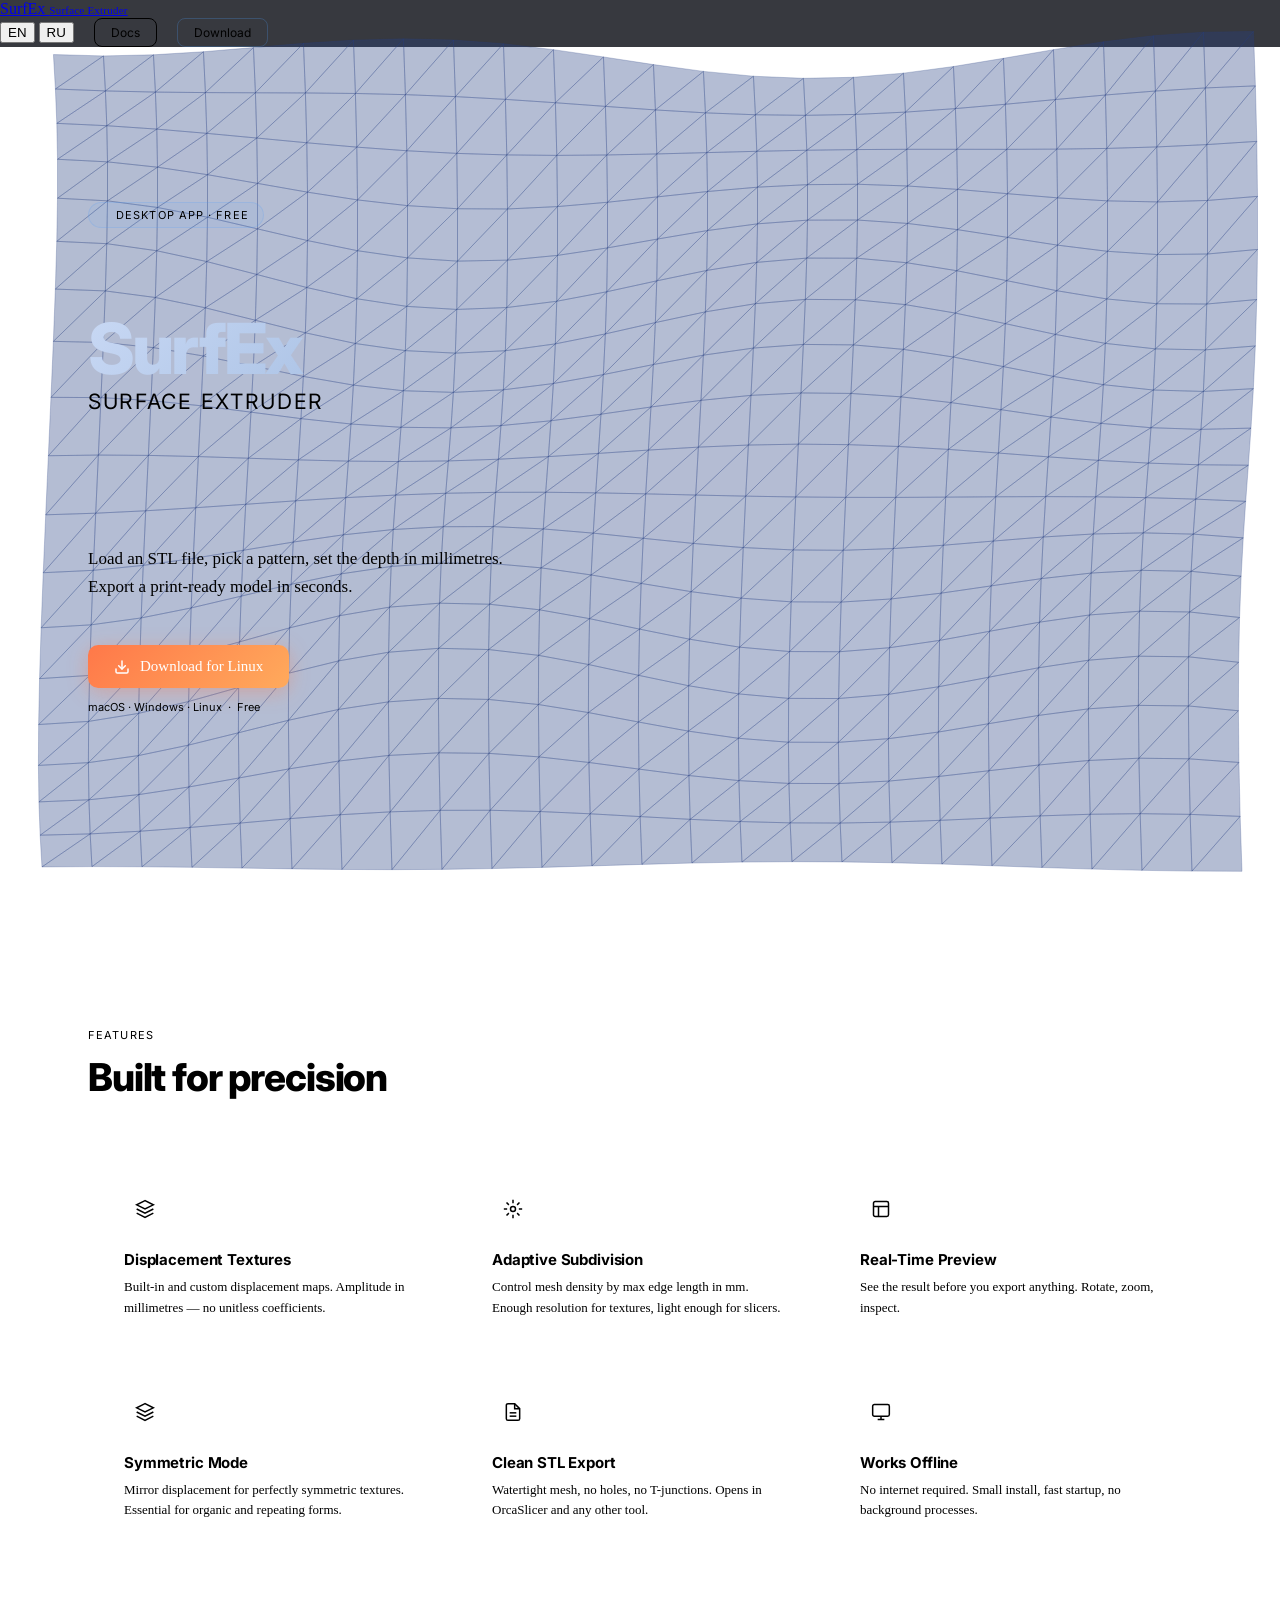
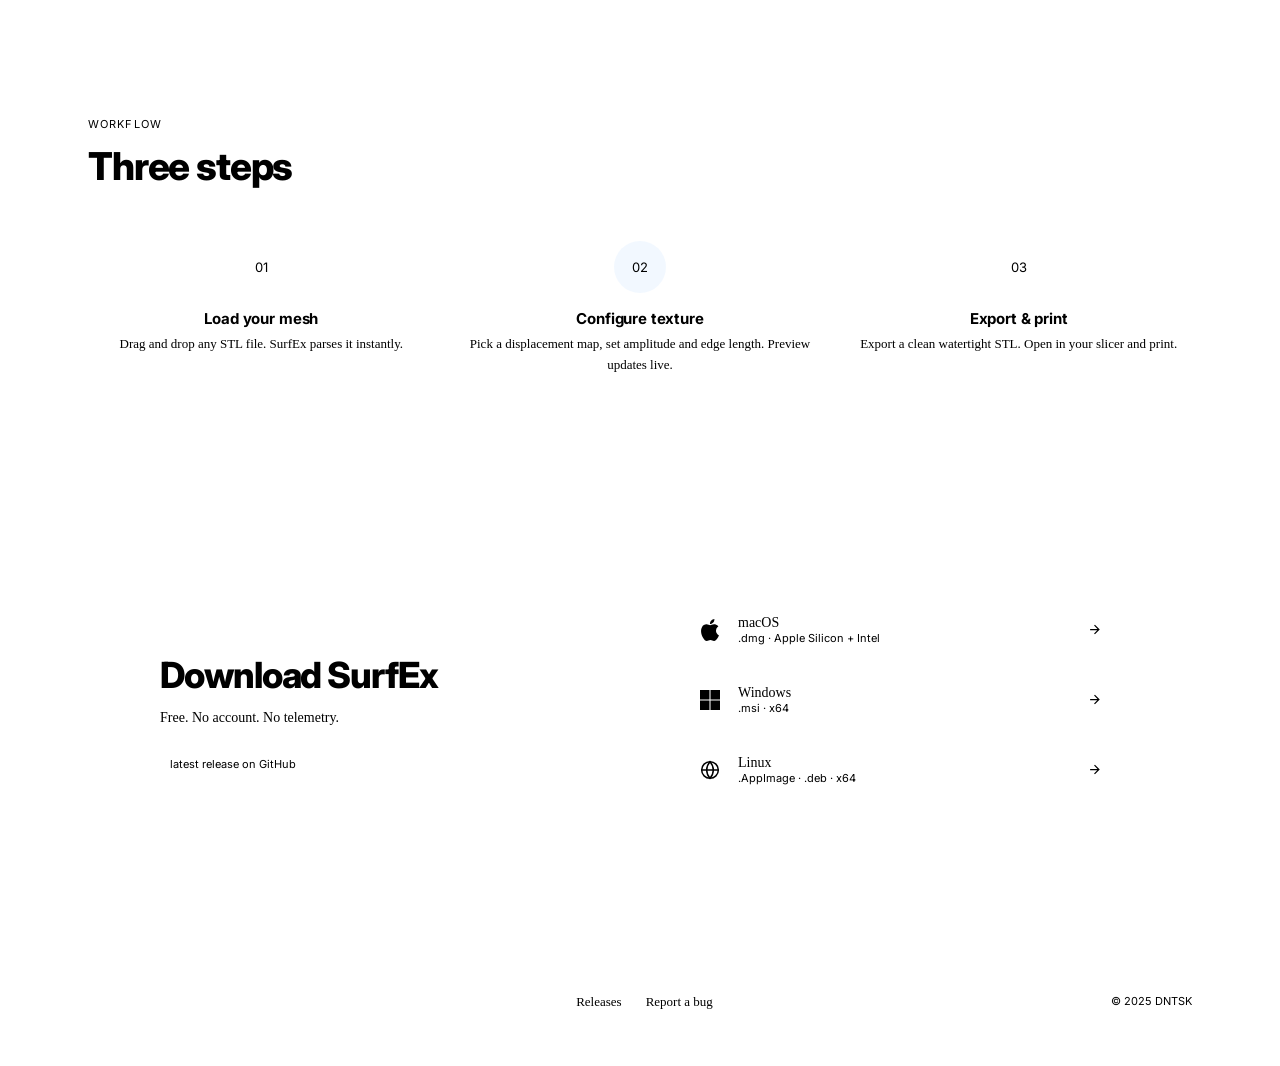
==== commit 02c3e3e5: "Update site" ====
--- a/index.html
+++ b/index.html
@@ -14,7 +14,7 @@
       href="https://fonts.googleapis.com/css2?family=Inter:wght@300;400;500;600;700&display=swap"
       rel="stylesheet"
     />
-    <link rel="stylesheet" href="style.css" />
+    <link rel="stylesheet" href="/style.css" />
     <style>
       body {
         overflow-x: hidden;
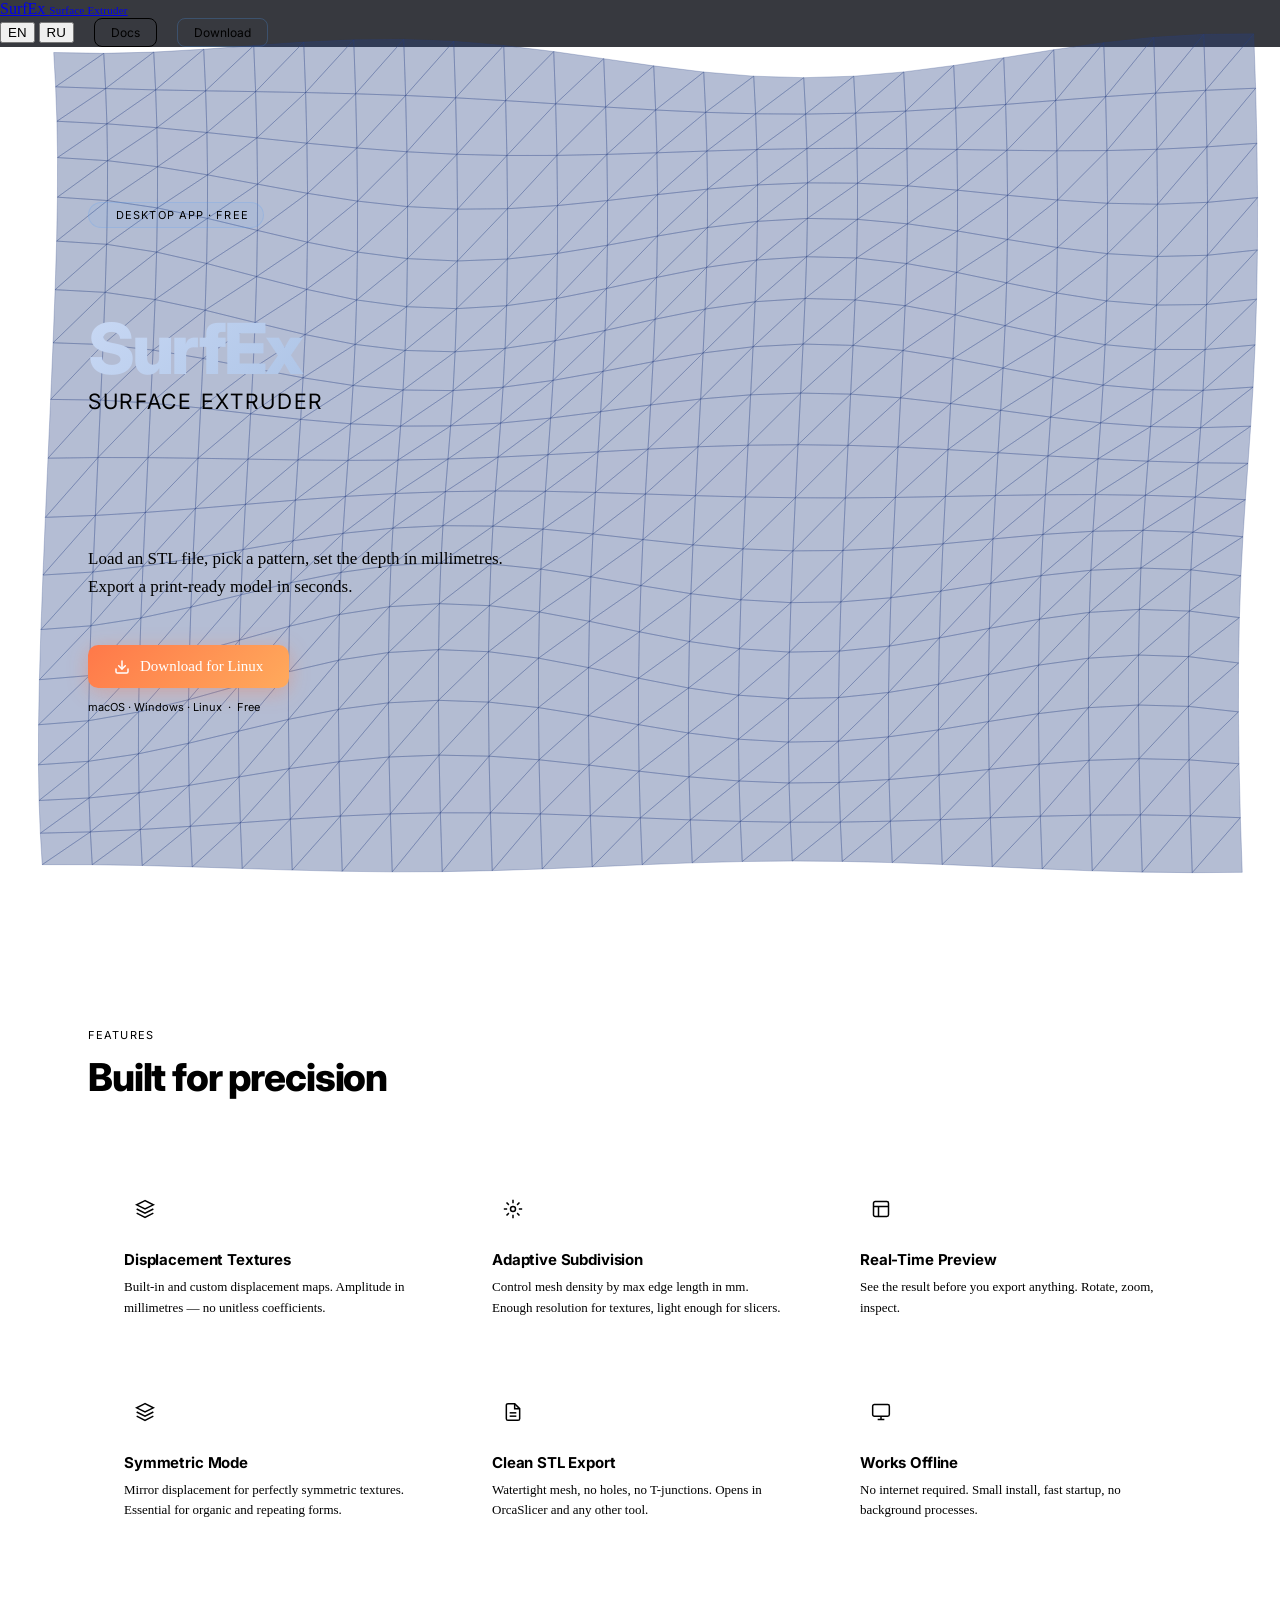
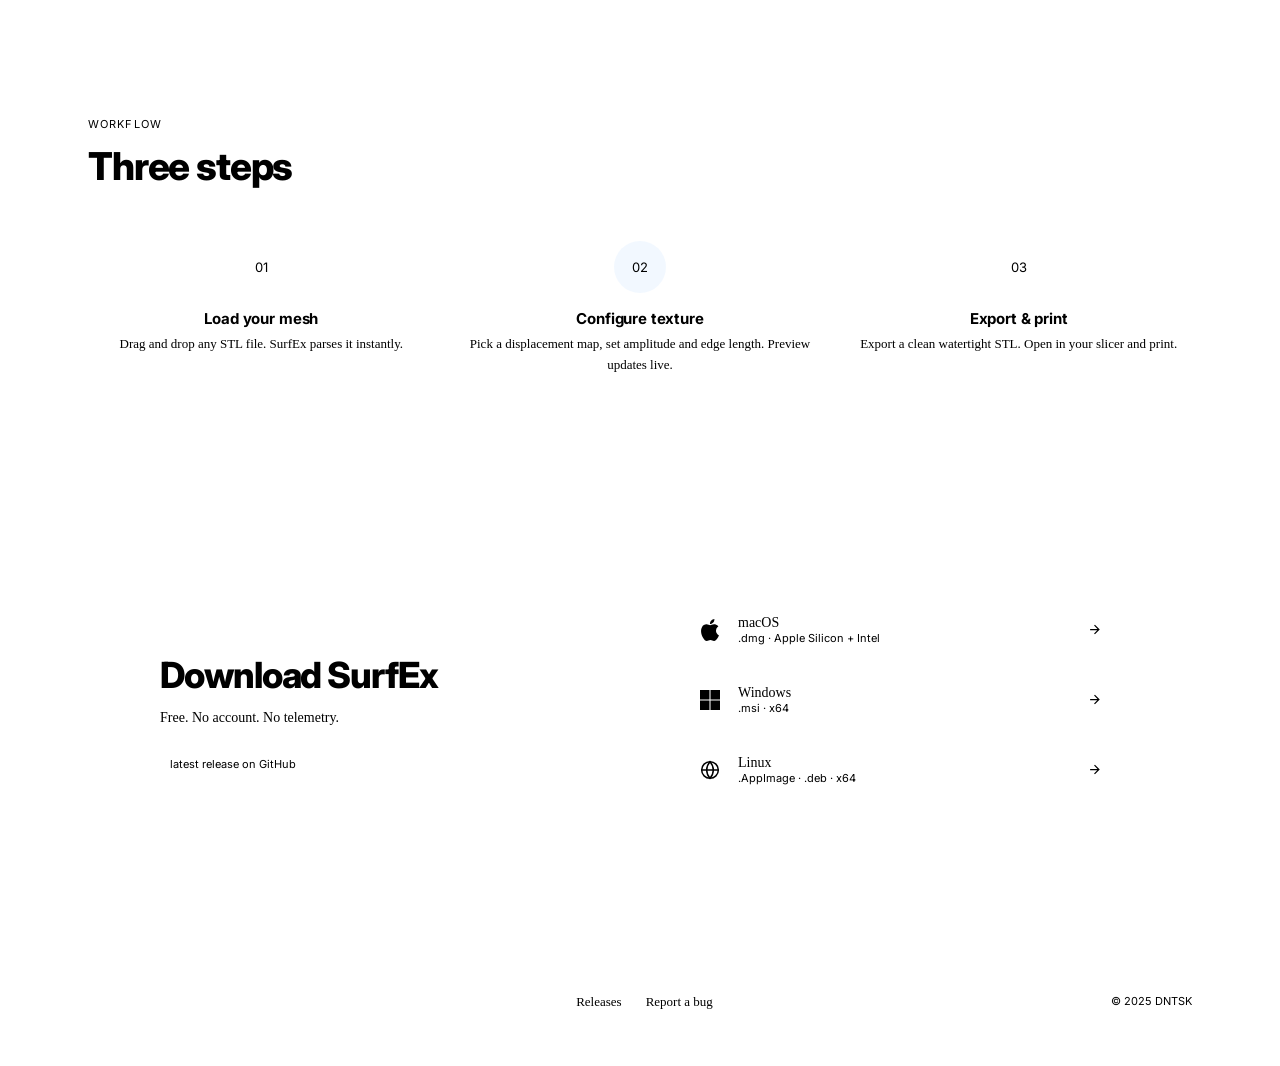
==== commit c69459ce: "Update site" ====
--- a/index.html
+++ b/index.html
@@ -14,7 +14,7 @@
       href="https://fonts.googleapis.com/css2?family=Inter:wght@300;400;500;600;700&display=swap"
       rel="stylesheet"
     />
-    <link rel="stylesheet" href="/style.css" />
+    <link rel="stylesheet" href="style.css" />
     <style>
       body {
         overflow-x: hidden;
